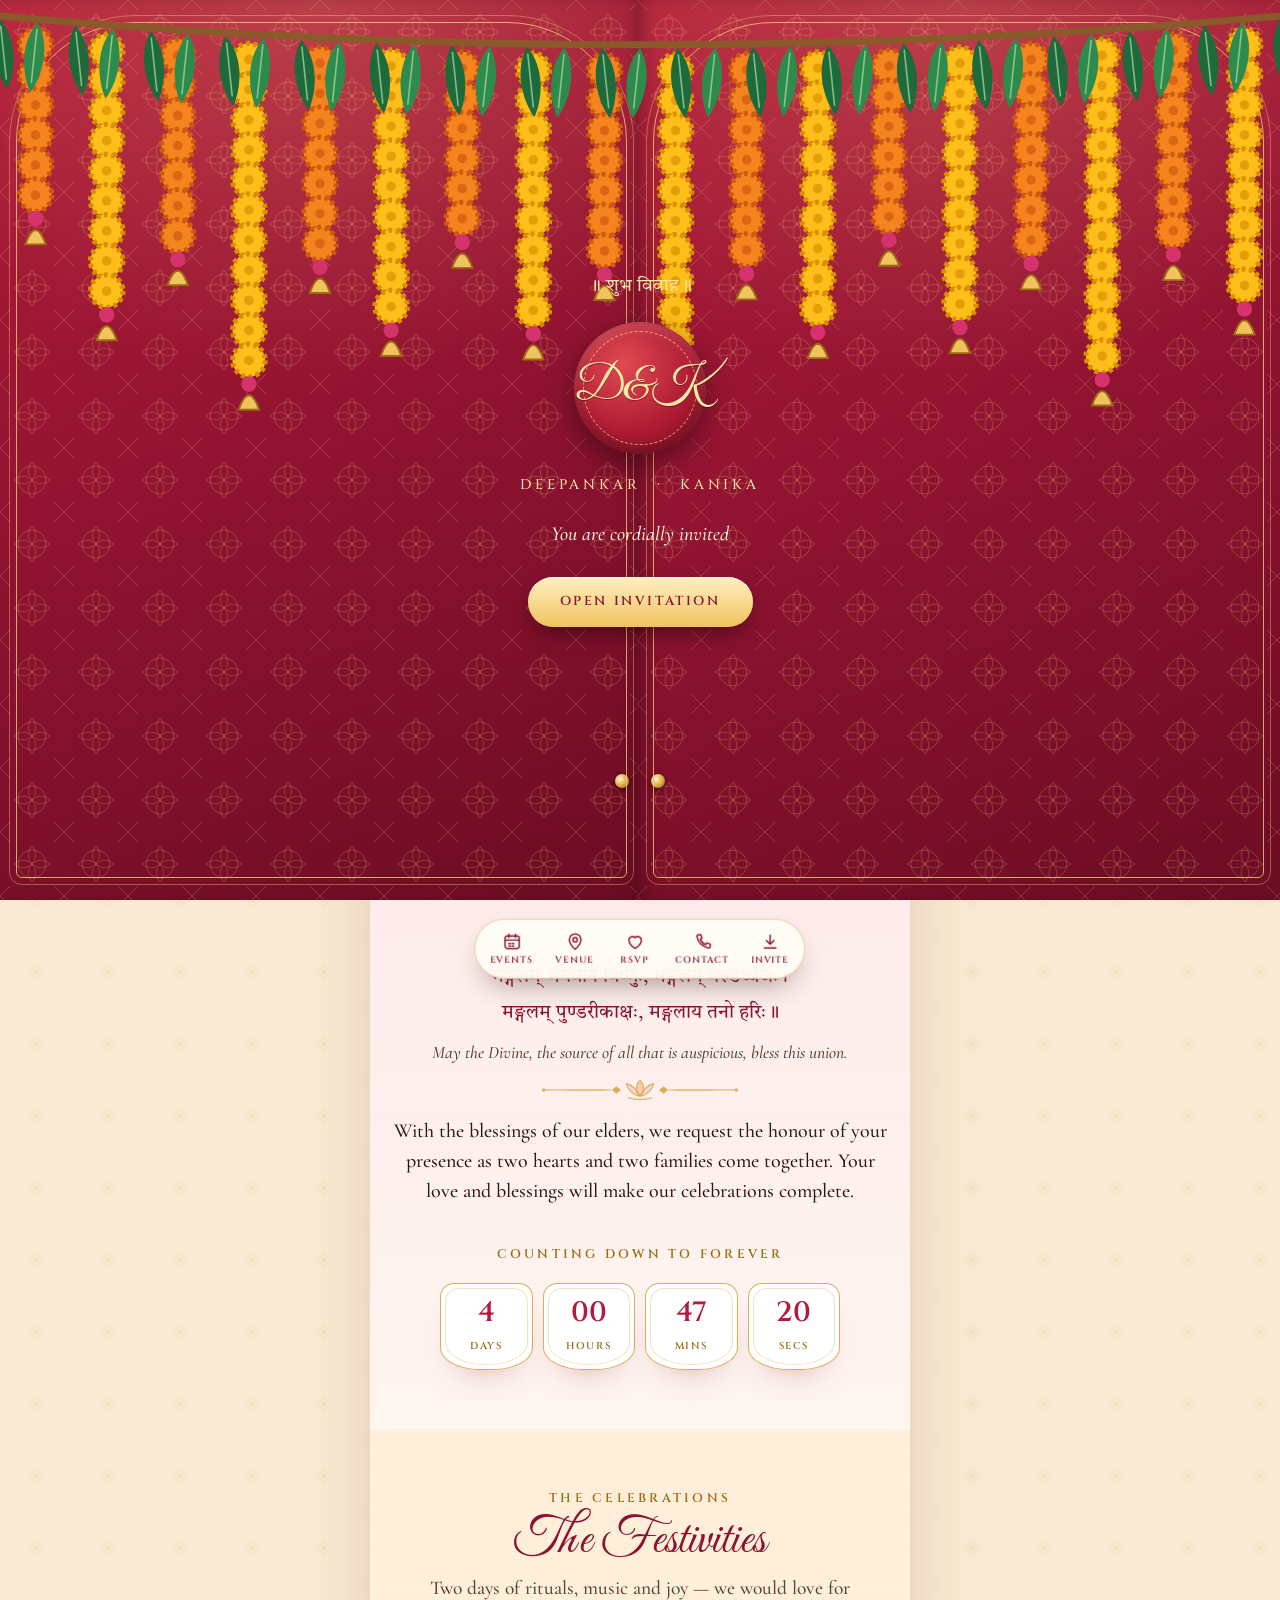
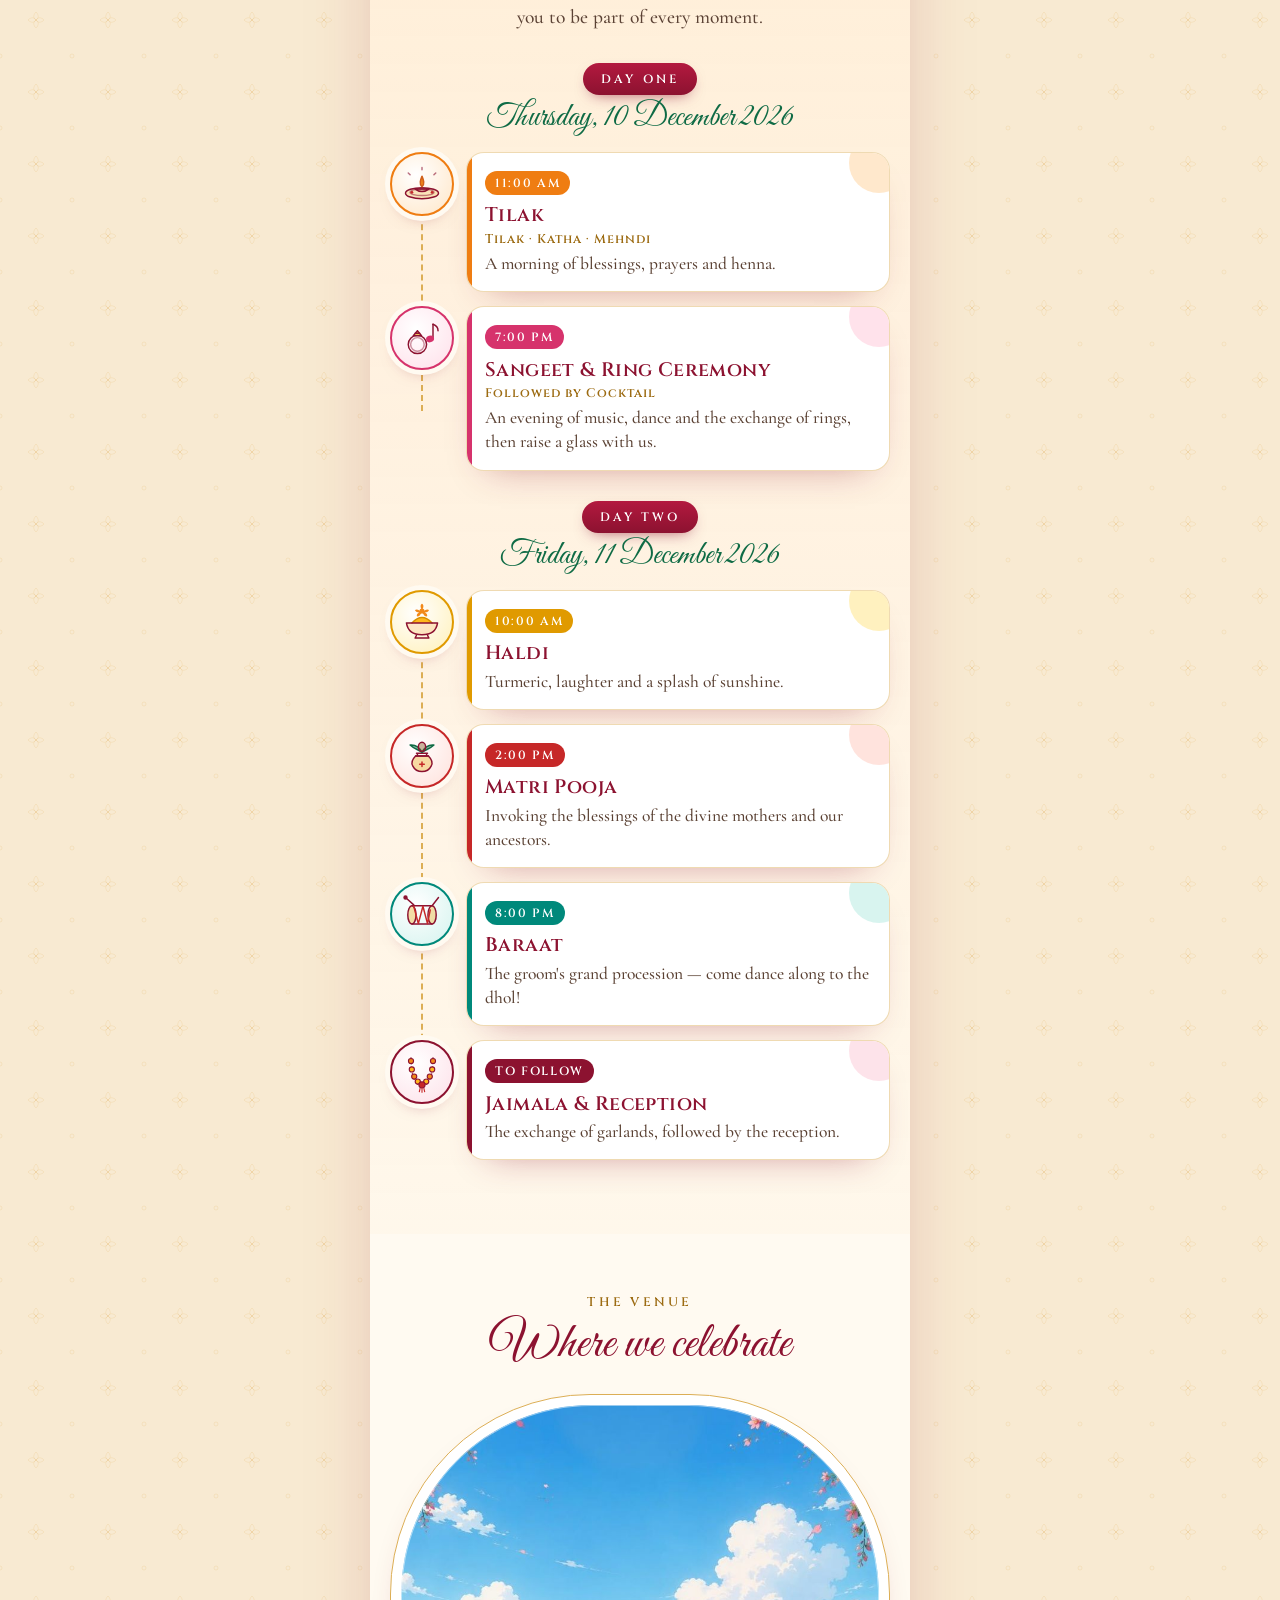
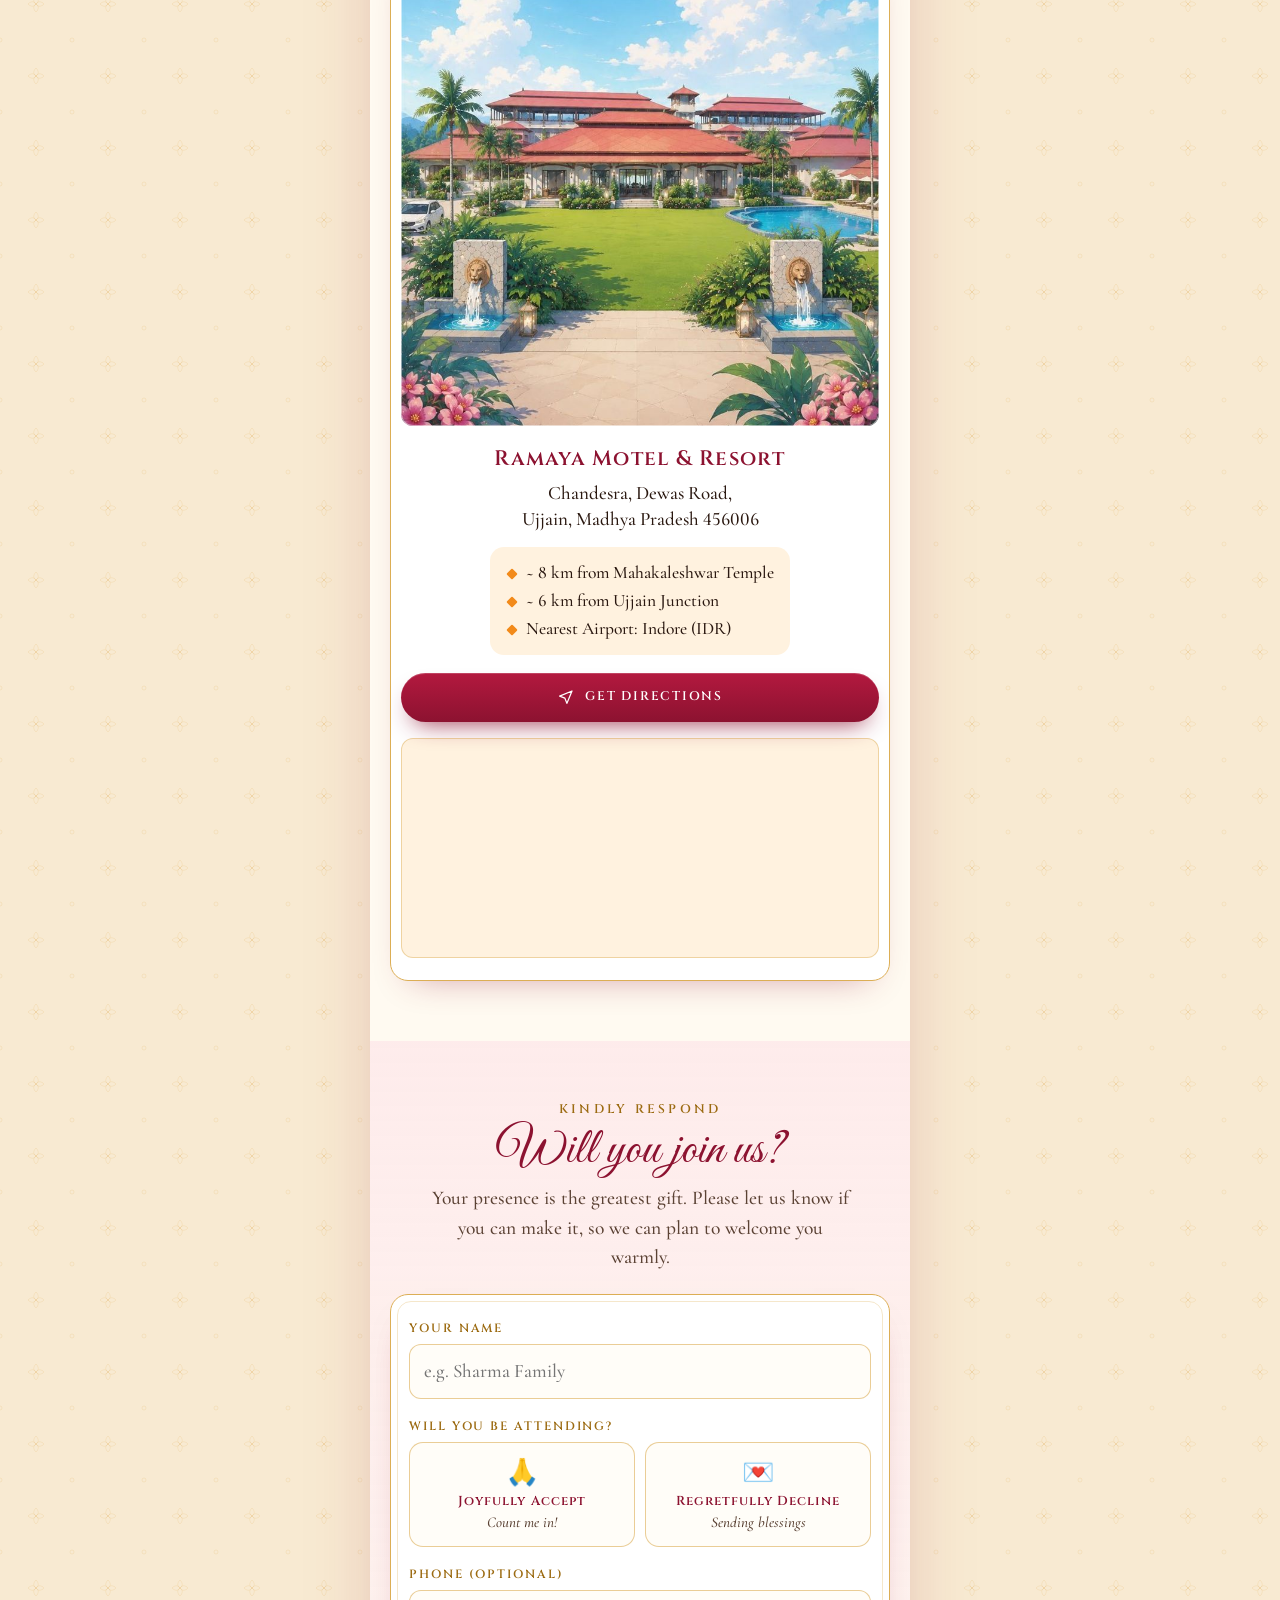
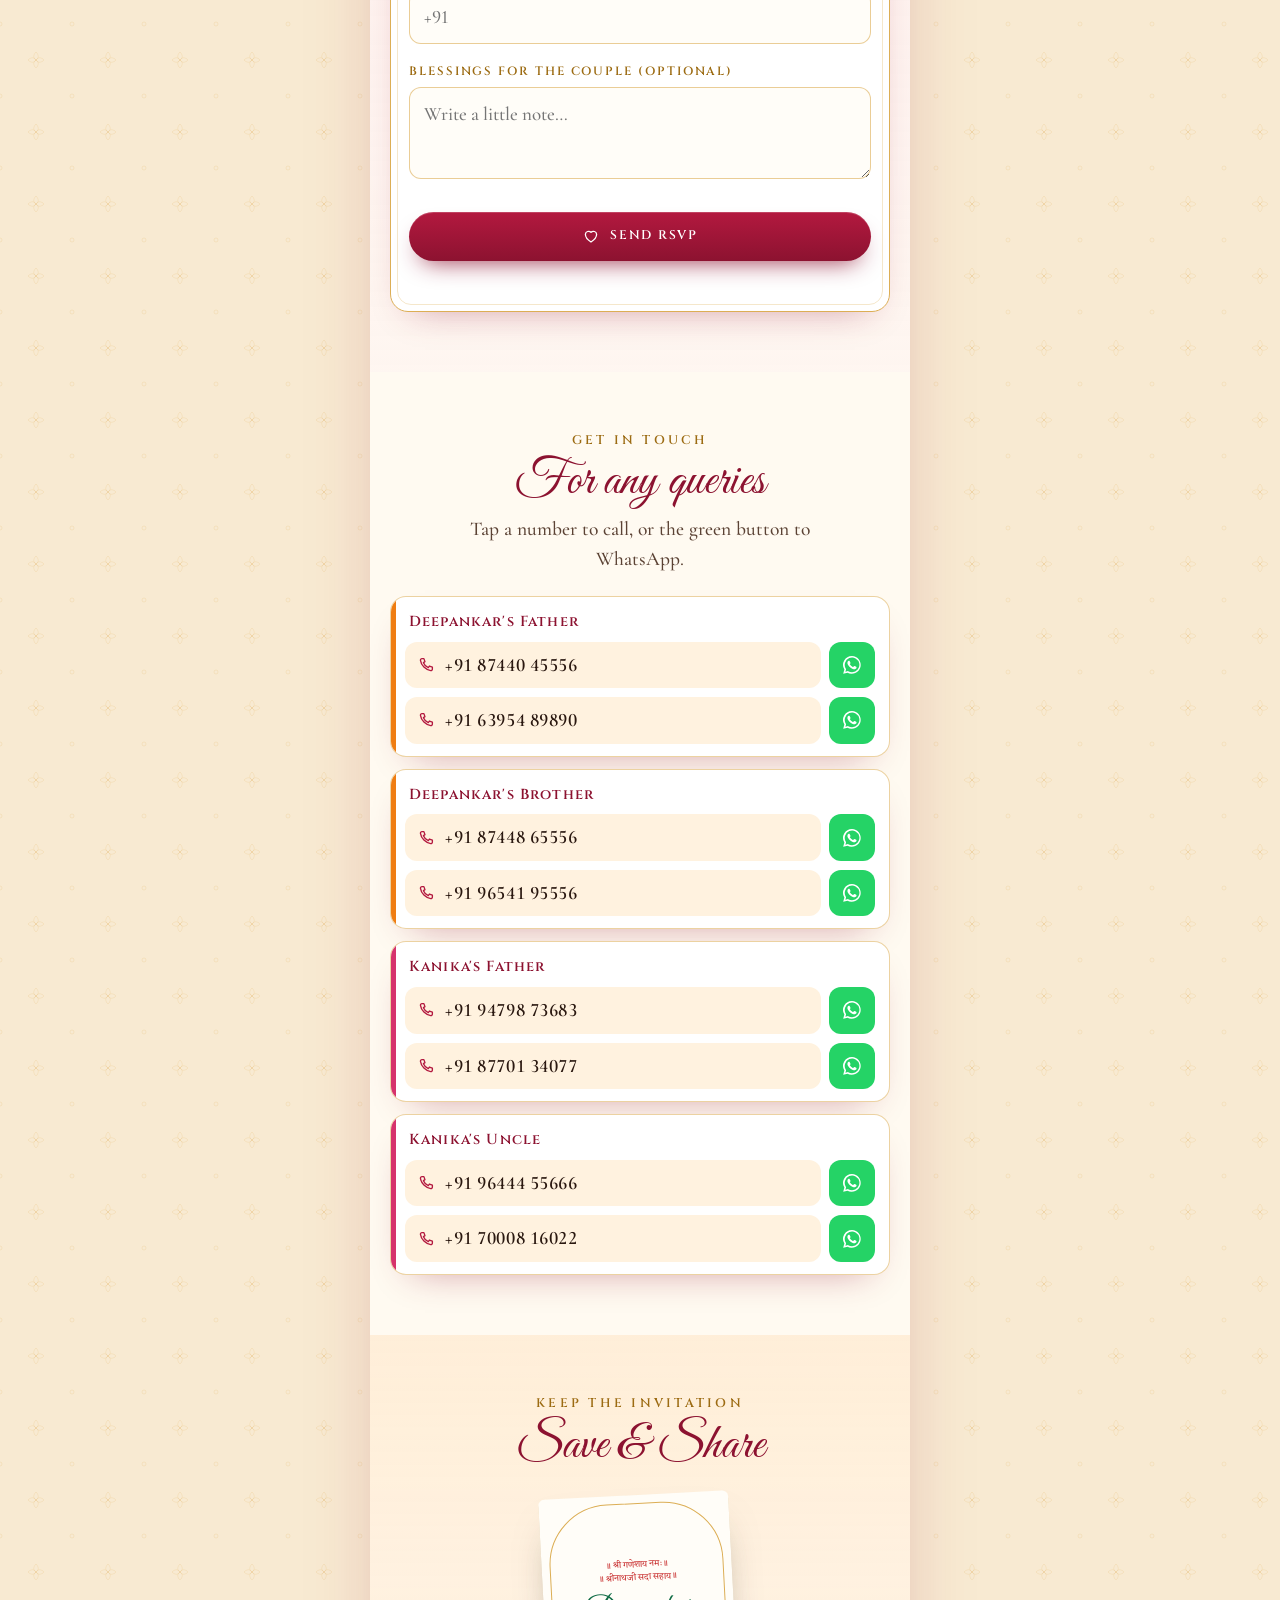
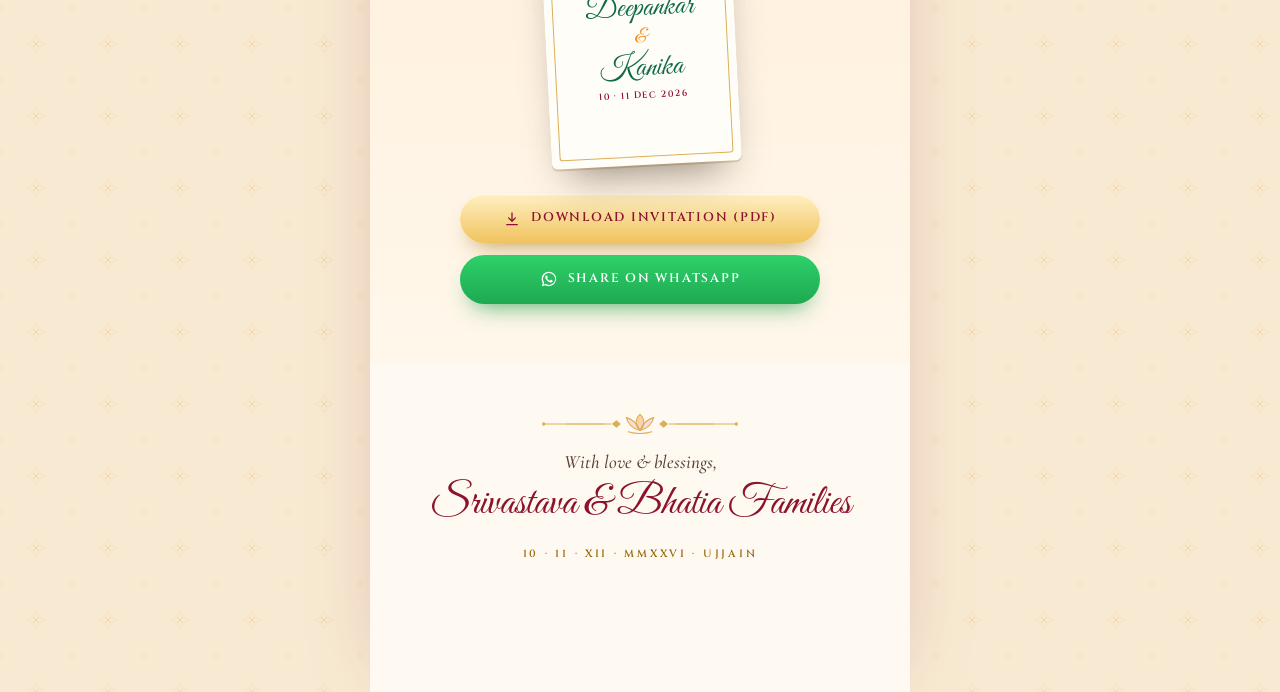
==== groom/index.html @ 410df33e "Add files via upload" ====
<!doctype html>
<html lang="en">
<head>
  <meta charset="utf-8" />
  <meta name="viewport" content="width=device-width, initial-scale=1, viewport-fit=cover" />
  <title>Deepankar &amp; Kanika · Wedding Invitation · 10–11 December 2026</title>
  <meta name="description" content="With joy in our hearts, we invite you to celebrate the wedding of Deepankar &amp; Kanika · 10–11 December 2026 · Ramaya Resort, Ujjain." />
  <meta name="theme-color" content="#8c1230" />

  <!-- Link preview (WhatsApp / iMessage / Telegram) -->
  <meta property="og:type" content="website" />
  <meta property="og:title" content="Deepankar &amp; Kanika · Wedding Invitation" />
  <meta property="og:description" content="10–11 December 2026 · Ramaya Resort, Ujjain. Tap to open your invitation &amp; RSVP." />
  <meta property="og:image" content="https://deepanks.github.io/kanika-deepankar/assets/og-groom.jpg" />
  <meta property="og:image:width" content="1200" />
  <meta property="og:image:height" content="630" />
  <meta property="og:url" content="https://deepanks.github.io/kanika-deepankar/groom/" />
  <meta name="twitter:card" content="summary_large_image" />

  <link rel="icon" href="data:image/svg+xml,%3Csvg xmlns='http://www.w3.org/2000/svg' viewBox='0 0 64 64'%3E%3Ccircle cx='32' cy='32' r='30' fill='%238c1230'/%3E%3Ccircle cx='32' cy='32' r='25' fill='none' stroke='%23f0c35e' stroke-dasharray='3 3'/%3E%3Ctext x='32' y='41' font-family='Georgia' font-size='24' text-anchor='middle' fill='%23ffe7a8'%3ED%26amp;K%3C/text%3E%3C/svg%3E" />
  <link rel="preconnect" href="https://fonts.googleapis.com" />
  <link rel="preconnect" href="https://fonts.gstatic.com" crossorigin />
  <link href="https://fonts.googleapis.com/css2?family=Cinzel:wght@400;500;600&family=Cormorant+Garamond:ital,wght@0,500;0,600;0,700;1,500;1,600&family=Great+Vibes&family=Tiro+Devanagari+Hindi&display=swap" rel="stylesheet" />
  <link rel="stylesheet" href="../styles.css?v=202610021902" />
  <noscript><style>.gate{display:none}.reveal{opacity:1;transform:none}body.locked{overflow:auto;height:auto}</style></noscript>
</head>
<body class="locked" data-side="groom">

<!-- ============ SVG SPRITE ============ -->
<svg width="0" height="0" style="position:absolute" aria-hidden="true">
  <defs>
    <symbol id="ornament" viewBox="0 0 220 26">
      <g fill="none" stroke="currentColor" stroke-width="1.2" stroke-linecap="round">
        <path d="M4 13H78M142 13H216" />
        <path d="M30 13H70M150 13H190" stroke-width="2.4" opacity=".35" />
        <path d="M80 13l4-3.4 4 3.4-4 3.4zM132 13l4-3.4 4 3.4-4 3.4z" fill="currentColor" />
        <path d="M110 2.5c5.5 5 5.5 12 0 17.5-5.5-5.5-5.5-12.5 0-17.5z" fill="#f28a1a" fill-opacity=".35" />
        <path d="M110 20c-8-1.6-13.6-7.6-15-14 6.4 1.6 12 6.6 15 14zM110 20c8-1.6 13.6-7.6 15-14-6.4 1.6-12 6.6-15 14z" fill="#d6336c" fill-opacity=".15" />
        <path d="M97 21.5q13 4 26 0" />
      </g>
      <circle cx="4" cy="13" r="1.8" fill="currentColor" /><circle cx="216" cy="13" r="1.8" fill="currentColor" />
    </symbol>

    <!-- event icons: 48x48 line art -->
    <symbol id="i-thali" viewBox="0 0 48 48"><g fill="none" stroke="currentColor" stroke-width="1.6" stroke-linecap="round" stroke-linejoin="round">
      <ellipse cx="24" cy="34" rx="18" ry="6" fill="#f0c35e" fill-opacity=".35" /><ellipse cx="24" cy="33" rx="13" ry="3.6" opacity=".5" />
      <path d="M16.5 29.5q7.5 5.5 15 0z" fill="currentColor" fill-opacity=".15" />
      <path d="M24 27c-3.4-3.4-1.6-7.6 0-11.5 1.6 3.9 3.4 8.1 0 11.5z" fill="#f28a1a" stroke="#d0601a" />
      <circle cx="13" cy="33" r="1.5" fill="#c62828" stroke="none" /><circle cx="35" cy="33" r="1.5" fill="#c62828" stroke="none" />
      <path d="M9 12l2 2M39 12l-2 2M24 6v2.5" opacity=".6" /></g></symbol>
    <symbol id="i-ring" viewBox="0 0 48 48"><g fill="none" stroke="currentColor" stroke-width="1.6" stroke-linecap="round" stroke-linejoin="round">
      <circle cx="19" cy="31" r="10" /><circle cx="19" cy="31" r="7.4" opacity=".45" />
      <path d="M14.5 21.5L19 16l4.5 5.5z" fill="#f0c35e" /><path d="M16.6 18.8h4.8" />
      <path d="M36 9v15.5" /><ellipse cx="32.8" cy="25" rx="3.6" ry="2.8" fill="#d6336c" stroke="#d6336c" transform="rotate(-20 32.8 25)" />
      <path d="M36 9c3 1 5.5 3 5.5 7" /></g></symbol>
    <symbol id="i-haldi" viewBox="0 0 48 48"><g fill="none" stroke="currentColor" stroke-width="1.6" stroke-linecap="round" stroke-linejoin="round">
      <path d="M13 25q11-12 22 0" fill="#ffb81c" stroke="#d99000" />
      <path d="M7 25h34q-2 13-17 13T7 25z" fill="#f28a1a" fill-opacity=".18" /><path d="M18 38.5l-1.5 3h15l-1.5-3" />
      <g transform="translate(24 12)" stroke="#f28a1a"><circle r="2" fill="#f28a1a" />
        <path d="M0-2.5C1.5-5.5 0-7 0-7s-1.5 1.5 0 4.5zM2.4.8c3.3.3 4.3-1.4 4.3-1.4s-2-.9-4.3 1.4zM-2.4.8c-3.3.3-4.3-1.4-4.3-1.4s2-.9 4.3 1.4zM1.5 2.2c1.5 3 3.4 3 3.4 3s.1-2.2-3.4-3zM-1.5 2.2c-1.5 3-3.4 3-3.4 3s-.1-2.2 3.4-3z" /></g></g></symbol>
    <symbol id="i-kalash" viewBox="0 0 48 48"><g fill="none" stroke="currentColor" stroke-width="1.6" stroke-linecap="round" stroke-linejoin="round">
      <path d="M17 24q-6 6-3 11 3 6 10 6t10-6q3-5-3-11z" fill="#f0c35e" fill-opacity=".55" />
      <path d="M17 24h14M19 24v-3h10v3M18 21h12" />
      <path d="M24 30.5l0 5M21.5 33h5" stroke="#c62828" />
      <path d="M24 20c-4-3-9-4-13-8 5-.5 10 2 13 8zM24 20c4-3 9-4 13-8-5-.5-10 2-13 8z" fill="#0f6b45" fill-opacity=".45" stroke="#0f6b45" />
      <ellipse cx="24" cy="14" rx="4" ry="5" fill="#8a5a2b" fill-opacity=".45" /></g></symbol>
    <symbol id="i-dhol" viewBox="0 0 48 48"><g fill="none" stroke="currentColor" stroke-width="1.6" stroke-linecap="round" stroke-linejoin="round">
      <path d="M13 15h22M13 35h22" /><ellipse cx="13" cy="25" rx="4.5" ry="10" fill="#f0c35e" fill-opacity=".55" /><ellipse cx="35" cy="25" rx="4.5" ry="10" fill="#f0c35e" fill-opacity=".55" />
      <path d="M15 15.5l5 19 5-19 5 19 3-15" stroke="#c62828" />
      <path d="M6 6l9 8M42 6l-7 9" /><circle cx="6" cy="6" r="1.6" fill="currentColor" /></g></symbol>
    <symbol id="i-garland" viewBox="0 0 48 48"><g stroke="currentColor" stroke-width="1.2">
      <path d="M12 8C12 30 17 39 24 39S36 30 36 8" fill="none" stroke-dasharray="1 2.4" />
      <g fill="#f28a1a"><circle cx="36" cy="12" r="2.8" /><circle cx="35.1" cy="21.2" r="2.8" fill="#ffb81c" /><circle cx="32.5" cy="29" r="2.8" /><circle cx="28.6" cy="34.4" r="2.8" fill="#ffb81c" />
      <circle cx="19.4" cy="34.4" r="2.8" fill="#ffb81c" /><circle cx="15.5" cy="29" r="2.8" /><circle cx="12.9" cy="21.2" r="2.8" fill="#ffb81c" /><circle cx="12" cy="12" r="2.8" /></g>
      <circle cx="24" cy="38" r="3.4" fill="#c62828" /><path d="M22 41.5l-1 4.5M24 41.5v5M26 41.5l1 4.5" fill="none" stroke="#c62828" /></g></symbol>

    <!-- UI icons -->
    <symbol id="u-cal" viewBox="0 0 24 24"><g fill="none" stroke="currentColor" stroke-width="1.7" stroke-linecap="round"><rect x="3.5" y="5" width="17" height="15" rx="2.5" /><path d="M3.5 10h17M8 3v4M16 3v4" /><path d="M8 14h2M12 14h2M8 17h2M12 17h2" /></g></symbol>
    <symbol id="u-pin" viewBox="0 0 24 24"><g fill="none" stroke="currentColor" stroke-width="1.7"><path d="M12 21s7-6.2 7-11.5A7 7 0 0 0 5 9.5C5 14.8 12 21 12 21z" /><circle cx="12" cy="9.5" r="2.6" /></g></symbol>
    <symbol id="u-heart" viewBox="0 0 24 24"><path fill="none" stroke="currentColor" stroke-width="1.7" stroke-linejoin="round" d="M12 20s-7.5-4.6-7.5-10.2A4.3 4.3 0 0 1 12 7.2a4.3 4.3 0 0 1 7.5 2.6C19.5 15.4 12 20 12 20z" /></symbol>
    <symbol id="u-down" viewBox="0 0 24 24"><g fill="none" stroke="currentColor" stroke-width="1.7" stroke-linecap="round" stroke-linejoin="round"><path d="M12 4v11M7.5 10.5L12 15l4.5-4.5M5 19.5h14" /></g></symbol>
    <symbol id="u-phone" viewBox="0 0 24 24"><path fill="none" stroke="currentColor" stroke-width="1.8" stroke-linejoin="round" d="M6.6 3.5h2.6l1.4 4-2 1.4a11 11 0 0 0 6.5 6.5l1.4-2 4 1.4v2.6a2 2 0 0 1-2.2 2A16.5 16.5 0 0 1 4.6 5.7a2 2 0 0 1 2-2.2z" /></symbol>
    <symbol id="u-wa" viewBox="0 0 24 24"><path fill="currentColor" d="M12 2.2a9.7 9.7 0 0 0-8.3 14.8L2.4 21.6l4.7-1.2A9.7 9.7 0 1 0 12 2.2zm0 17.7a8 8 0 0 1-4.1-1.1l-.3-.2-2.8.7.8-2.7-.2-.3A8 8 0 1 1 12 19.9zm4.4-6c-.2-.1-1.4-.7-1.7-.8-.2-.1-.4-.1-.5.1l-.8.9c-.1.2-.3.2-.5.1a6.6 6.6 0 0 1-3.3-2.9c-.2-.4.3-.4.7-1.3.1-.2 0-.3 0-.4l-.8-1.8c-.2-.5-.4-.4-.5-.4h-.5a.9.9 0 0 0-.6.3 2.7 2.7 0 0 0-.9 2c0 1.2.9 2.3 1 2.5.1.1 1.7 2.7 4.2 3.8 1.6.7 2.2.7 3 .6.5-.1 1.4-.6 1.6-1.2.2-.6.2-1 .1-1.2l-.5-.3z" /></symbol>
    <symbol id="u-nav" viewBox="0 0 24 24"><path fill="none" stroke="currentColor" stroke-width="1.7" stroke-linejoin="round" d="M20 4L3.5 10.8l7 2.7 2.7 7z" /></symbol>
    <symbol id="u-chev" viewBox="0 0 24 24"><path fill="none" stroke="currentColor" stroke-width="2.2" stroke-linecap="round" stroke-linejoin="round" d="M6 9l6 6 6-6" /></symbol>
  </defs>
</svg>

<!-- ============ OPENING GATE ============ -->
<div class="gate" id="gate" role="dialog" aria-label="Open the invitation">
  <div class="door left"><span class="knob"></span></div>
  <div class="door right"><span class="knob"></span></div>
  <div class="gate-toran" data-toran="gate"></div>
  <div class="gate-content">
    <p class="deva">॥ शुभ विवाह ॥</p>
    <div class="seal"><span>D&amp;K</span></div>
    <p class="gate-names">DEEPANKAR &nbsp;·&nbsp; KANIKA</p>
    <p class="gate-guest" id="guestLine"><em>You are cordially invited</em></p>
    <button class="open-btn" id="openBtn">Open Invitation</button>
  </div>
</div>

<div class="petals" id="petals" aria-hidden="true"></div>

<main>
  <!-- ============ HERO ============ -->
  <section class="hero" id="top">
    <div class="hero-toran" data-toran="hero"></div>
    <div class="arch reveal">
      <div class="arch-cap">
        <svg class="cap" viewBox="0 0 340 130" aria-hidden="true">
          <path d="M.8 131V104C.8 72 42 54 92 42 132 32 158 22 170 3 182 22 208 32 248 42 298 54 339.2 72 339.2 104V131z" fill="#fffdf8" stroke="#dcae55" stroke-width="1.6" vector-effect="non-scaling-stroke" />
          <path d="M11.9 131V108C11.9 82 50 66 96 55 134 46 158 38 170 21 182 38 206 46 244 55 290 66 328.1 82 328.1 108V131" fill="none" stroke="#dcae55" stroke-opacity=".7" stroke-width="1" vector-effect="non-scaling-stroke" />
          <path d="M150 30q20-9 40 0" fill="none" stroke="#f28a1a" stroke-opacity=".5" stroke-width="1" vector-effect="non-scaling-stroke" />
        </svg>
        <svg class="finial" viewBox="0 0 34 44" aria-hidden="true">
          <g fill="#f0c35e" stroke="#9c6b12" stroke-width="1"><path d="M17 1c2 4 2 6 0 8-2-2-2-4 0-8z" fill="#f28a1a" /><circle cx="17" cy="14" r="4" /><path d="M9 26q8-12 16 0z" /><path d="M6 30h22l-3 4H9z" /><path d="M11 34h12v10H11z" fill="#fff0c2" /></g>
        </svg>
        <div class="cap-text">
          <p>॥ श्री गणेशाय नमः ॥</p>
          <p>॥ श्रीनाथजी सदा सहाय ॥</p>
        </div>
      </div>
      <div class="arch-body">
        <p class="with">Together with our families</p>
        <p class="invite">we joyfully invite you to the wedding of</p>
        <h1 class="names">
          <div class="person"><span class="n">Deepankar</span><p class="lineage"><span>Son of Sangeeta Srivastava &amp; Amar Kumar Srivastava</span></p></div>
          <span class="amp">&amp;</span>
          <div class="person"><span class="n">Kanika</span><p class="lineage"><span>Granddaughter of Late&nbsp;Shri&nbsp;Shyam&nbsp;Sunder &amp; Late&nbsp;Raj&nbsp;Bhatia</span><span>Daughter of Harshana Bhatia &amp; Pankaj Bhatia</span></p></div>
        </h1>
        <svg class="divider" aria-hidden="true"><use href="#ornament" /></svg>
        <p class="hero-days">Thursday &amp; Friday</p>
        <p class="hero-date">10 <i>&amp;</i> 11 December 2026</p>
        <p class="hero-venue">Ramaya Resort · Ujjain</p>
      </div>
    </div>
    <a class="scroll-cue" id="scrollCue" href="#blessing" aria-label="Scroll down to see more">
      Scroll to explore
      <span class="ring"><svg><use href="#u-chev" /></svg></span>
    </a>
  </section>

  <!-- ============ BLESSING + COUNTDOWN ============ -->
  <section class="blessing tint-rose" id="blessing">
    <div class="reveal">
      <p class="shloka">मङ्गलम् भगवान विष्णुः, मङ्गलम् गरुडध्वजः।<br />मङ्गलम् पुण्डरीकाक्षः, मङ्गलाय तनो हरिः॥</p>
      <p class="shloka-tr">May the Divine, the source of all that is auspicious, bless this union.</p>
      <svg class="divider" aria-hidden="true"><use href="#ornament" /></svg>
      <p class="body">With the blessings of our elders, we request the honour of your presence as two hearts and two families come together. Your love and blessings will make our celebrations complete.</p>
    </div>
    <div class="reveal" style="margin-top:40px">
      <p class="eyebrow">Counting down to forever</p>
      <div class="countdown" id="countdown" aria-live="polite">
        <div class="tile"><b data-cd="d">--</b><span>Days</span></div>
        <div class="tile"><b data-cd="h">--</b><span>Hours</span></div>
        <div class="tile"><b data-cd="m">--</b><span>Mins</span></div>
        <div class="tile"><b data-cd="s">--</b><span>Secs</span></div>
      </div>
    </div>
  </section>

  <!-- ============ EVENTS ============ -->
  <section id="events" class="tint-peach">
    <div class="reveal">
      <p class="eyebrow">The Celebrations</p>
      <h2 class="title">The Festivities</h2>
      <p class="lead">Two days of rituals, music and joy — we would love for you to be part of every moment.</p>
    </div>
    <div id="eventDays"></div>
  </section>

  <!-- ============ VENUE ============ -->
  <section id="venue">
    <div class="reveal">
      <p class="eyebrow">The Venue</p>
      <h2 class="title">Where we celebrate</h2>
    </div>
    <div class="venue-card reveal">
      <div class="venue-img"><img src="../assets/resort.jpg" alt="Illustration of Ramaya Resort, Ujjain" loading="lazy" width="800" height="1106" /></div>
      <p class="venue-name">Ramaya Motel &amp; Resort</p>
      <p class="venue-addr">Chandesra, Dewas Road,<br />Ujjain, Madhya Pradesh 456006</p>
      <ul class="landmarks">
        <li>~ 8 km from Mahakaleshwar Temple</li>
        <li>~ 6 km from Ujjain Junction</li>
        <li>Nearest Airport: Indore (IDR)</li>
      </ul>
      <div class="btn-row">
        <a class="btn btn-primary" id="mapsBtn" target="_blank" rel="noopener"><svg><use href="#u-nav" /></svg> Get Directions</a>
      </div>
      <div class="map" id="map"></div>
    </div>
  </section>

  <!-- ============ RSVP ============ -->
  <section id="rsvp" class="tint-rose">
    <div class="reveal">
      <p class="eyebrow">Kindly Respond</p>
      <h2 class="title">Will you join us?</h2>
      <p class="lead">Your presence is the greatest gift. Please let us know if you can make it, so we can plan to welcome you warmly.</p>
    </div>

    <div class="rsvp-card reveal" id="rsvpCard">
      <form id="rsvpForm" name="rsvp" novalidate>
        <p class="hp"><label>Company <input name="company" tabindex="-1" autocomplete="off" /></label></p>
        <input type="hidden" name="attending" id="attendingInput" />
        <input type="hidden" name="guests" id="guestsInput" value="1" />

        <div class="field">
          <label for="name">Your name</label>
          <input type="text" id="name" name="name" autocomplete="name" placeholder="e.g. Sharma Family" required />
        </div>

        <div class="field">
          <span class="label">Will you be attending?</span>
          <div class="choice" role="group" aria-label="Attendance">
            <button type="button" class="yes" data-attend="yes" aria-pressed="false"><span class="em">🙏</span><b>Joyfully Accept</b><small>Count me in!</small></button>
            <button type="button" class="no" data-attend="no" aria-pressed="false"><span class="em">💌</span><b>Regretfully Decline</b><small>Sending blessings</small></button>
          </div>
        </div>

        <div class="when-yes">
          <div class="field">
            <span class="label">Number of guests</span>
            <div class="stepper">
              <button type="button" data-step="-1" aria-label="Fewer guests">−</button>
              <output id="guestCount">1</output>
              <button type="button" data-step="1" aria-label="More guests">+</button>
            </div>
          </div>
          <div class="field">
            <span class="label">Which days will you join?</span>
            <div class="days">
              <label class="check"><input type="checkbox" name="day1" value="yes" checked /><span>Thursday, 10 December<small>Tilak · Sangeet &amp; Ring Ceremony · Cocktail</small></span></label>
              <label class="check"><input type="checkbox" name="day2" value="yes" checked /><span>Friday, 11 December<small>Haldi · Matri Pooja · Baraat · Reception</small></span></label>
            </div>
          </div>
        </div>

        <div class="field">
          <label for="phone">Phone (optional)</label>
          <input type="tel" id="phone" name="phone" autocomplete="tel" inputmode="tel" placeholder="+91" />
        </div>

        <div class="field">
          <label for="message">Blessings for the couple (optional)</label>
          <textarea id="message" name="message" placeholder="Write a little note…"></textarea>
        </div>

        <button type="submit" class="btn btn-primary" id="rsvpSubmit"><svg><use href="#u-heart" /></svg> Send RSVP</button>
        <p class="form-error" id="formError" aria-live="assertive"></p>
      </form>

      <div class="thanks" id="thanks">
        <svg class="divider" aria-hidden="true"><use href="#ornament" /></svg>
        <p class="big" id="thanksTitle">Thank you!</p>
        <p id="thanksMsg">We can't wait to celebrate with you.</p>
        <button type="button" class="link" id="editRsvp">Change my response</button>
      </div>
    </div>
  </section>

  <!-- ============ CONTACTS ============ -->
  <section id="contact">
    <div class="reveal">
      <p class="eyebrow">Get in Touch</p>
      <h2 class="title">For any queries</h2>
      <p class="lead">Tap a number to call, or the green button to WhatsApp.</p>
    </div>
    <div class="contacts" id="contacts"></div>
  </section>

  <!-- ============ KEEPSAKE ============ -->
  <section class="keepsake tint-peach" id="keepsake">
    <div class="reveal">
      <p class="eyebrow">Keep the Invitation</p>
      <h2 class="title">Save &amp; Share</h2>
      <div class="preview" aria-hidden="true">
        <div>
          <p class="p-t">॥ श्री गणेशाय नमः ॥<br />॥ श्रीनाथजी सदा सहाय ॥</p>
          <p class="p-n">Deepankar</p><p class="p-a">&amp;</p><p class="p-n">Kanika</p>
          <p class="p-d">10 · 11 DEC 2026</p>
        </div>
      </div>
    </div>
    <div class="btn-row reveal" style="max-width:360px;margin:30px auto 0">
      <a class="btn btn-gold" href="../assets/Deepankar-Kanika-Wedding-Invitation.pdf" download><svg><use href="#u-down" /></svg> Download Invitation (PDF)</a>
      <a class="btn btn-wa" id="shareWa" target="_blank" rel="noopener"><svg><use href="#u-wa" /></svg> Share on WhatsApp</a>
    </div>
  </section>

  <footer>
    <svg class="divider" aria-hidden="true"><use href="#ornament" /></svg>
    <p class="with">With love &amp; blessings,</p>
    <p class="fam">Srivastava &amp; Bhatia Families</p>
    <p class="tiny">10 · 11 · XII · MMXXVI · Ujjain</p>
  </footer>
</main>

<nav class="dock" id="dock" aria-label="Quick links">
  <a href="#events" data-nav="events"><svg><use href="#u-cal" /></svg>Events</a>
  <a href="#venue" data-nav="venue"><svg><use href="#u-pin" /></svg>Venue</a>
  <a href="#rsvp" data-nav="rsvp"><svg><use href="#u-heart" /></svg>RSVP</a>
  <a href="#contact" data-nav="contact"><svg><use href="#u-phone" /></svg>Contact</a>
  <a href="#keepsake" data-nav="keepsake"><svg><use href="#u-down" /></svg>Invite</a>
</nav>

<script src="../app.js?v=202610021902"></script>
</body>
</html>
---- styles.css ----
/* ============================================================
   Kanika & Deepankar — Wedding Invitation
   Palette: bright ivory · ruby · marigold · rani pink · emerald · gold
   ============================================================ */
:root {
  --ivory: #fffaf1;
  --paper: #fff2df;
  --blush: #fdeef0;
  --cream: #fffdf8;
  --maroon: #8c1230;
  --maroon-2: #b3193f;
  --rani: #d6336c;
  --sindoor: #c62828;
  --marigold: #f28a1a;
  --saffron: #ffb81c;
  --gold: #9c6b12;      /* text-safe gold */
  --gold-2: #dcae55;    /* lines */
  --gold-3: #f8e2a8;
  --leaf: #0f6b45;
  --ink: #2a1810;
  --muted: #5b4234;

  --f-script: "Great Vibes", "Pinyon Script", cursive;
  --f-display: "Cinzel", "Trajan Pro", serif;
  --f-serif: "Cormorant Garamond", Georgia, serif;
  --f-deva: "Tiro Devanagari Hindi", "Noto Serif Devanagari", serif;

  --radius: 18px;
  --shadow: 0 16px 36px -22px rgba(140, 18, 48, .45);
}

* { box-sizing: border-box; margin: 0; padding: 0; }
html { scroll-behavior: smooth; -webkit-text-size-adjust: 100%; scroll-padding-top: 8px; }
body {
  font-family: var(--f-serif);
  font-weight: 500;
  color: var(--ink);
  background-color: var(--ivory);
  background-image: url("data:image/svg+xml,%3Csvg xmlns='http://www.w3.org/2000/svg' width='72' height='72' viewBox='0 0 72 72'%3E%3Cg fill='none' stroke='%23d99a2b' stroke-opacity='.16' stroke-width='.8'%3E%3Cpath d='M36 28c3 3 3 6 0 8-3-2-3-5 0-8zM36 44c3-3 3-6 0-8-3 2-3 5 0 8zM28 36c3-3 6-3 8 0-2 3-5 3-8 0zM44 36c-3-3-6-3-8 0 2 3 5 3 8 0z'/%3E%3Ccircle cx='0' cy='0' r='2'/%3E%3Ccircle cx='72' cy='0' r='2'/%3E%3Ccircle cx='0' cy='72' r='2'/%3E%3Ccircle cx='72' cy='72' r='2'/%3E%3C/g%3E%3C/svg%3E");
  font-size: 19px;
  line-height: 1.5;
  overflow-x: hidden;
  font-variant-numeric: lining-nums;
  -webkit-font-smoothing: antialiased;
}
body.locked { overflow: hidden; height: 100svh; }
img { max-width: 100%; display: block; }
a { color: inherit; }
button { font: inherit; color: inherit; background: none; border: 0; cursor: pointer; }

main { max-width: 540px; margin: 0 auto; position: relative; overflow: hidden; }

/* ---------------- GATE (opening doors) ---------------- */
.gate { position: fixed; inset: 0; z-index: 100; perspective: 1600px; display: grid; place-items: center; transition: visibility 0s linear 1.6s; }
.gate.open { visibility: hidden; pointer-events: none; }
.door {
  position: absolute; top: 0; bottom: 0; width: 50.2%;
  background:
    radial-gradient(120% 70% at 50% 0%, rgba(255, 214, 150, .2), transparent 60%),
    linear-gradient(160deg, #b51d3a, #8c1230 55%, #6d0c24);
  transition: transform 1.5s cubic-bezier(.7, 0, .25, 1), filter 1.5s;
  overflow: hidden; will-change: transform;
}
.door::before {
  content: ""; position: absolute; inset: 0;
  background-image: url("data:image/svg+xml,%3Csvg xmlns='http://www.w3.org/2000/svg' width='64' height='64' viewBox='0 0 64 64'%3E%3Cg fill='none' stroke='%23f3cf7a' stroke-opacity='.26' stroke-width='.9'%3E%3Ccircle cx='32' cy='32' r='14'/%3E%3Cpath d='M32 14c5 6 5 12 0 18-5-6-5-12 0-18zM32 50c5-6 5-12 0-18-5 6-5 12 0 18zM14 32c6-5 12-5 18 0-6 5-12 5-18 0zM50 32c-6-5-12-5-18 0 6 5 12 5 18 0z'/%3E%3Cpath d='M0 0l10 10M64 0L54 10M0 64l10-10M64 64L54 54'/%3E%3C/g%3E%3C/svg%3E");
}
.door::after {
  content: ""; position: absolute; inset: 22px 16px;
  border: 1.5px solid rgba(243, 207, 122, .8);
  outline: 1px solid rgba(243, 207, 122, .4); outline-offset: 6px;
  border-radius: 120px 120px 6px 6px;
}
.door.left { left: 0; transform-origin: left center; box-shadow: inset -10px 0 24px -12px rgba(0, 0, 0, .5); }
.door.right { right: 0; transform-origin: right center; box-shadow: inset 10px 0 24px -12px rgba(0, 0, 0, .5); }
.door .knob { position: absolute; top: 86%; width: 14px; height: 14px; border-radius: 50%; background: radial-gradient(circle at 35% 35%, #fff3c7, #d9a93f 55%, #7c5a17); box-shadow: 0 2px 6px rgba(0, 0, 0, .5); }
.door.left .knob { right: 14px; } .door.right .knob { left: 14px; }
.gate.open .door.left { transform: rotateY(-105deg); filter: brightness(.7); }
.gate.open .door.right { transform: rotateY(105deg); filter: brightness(.7); }
.gate-toran { position: absolute; top: 0; left: 0; right: 0; z-index: 3; transition: opacity .6s; }
.gate.open .gate-toran { opacity: 0; }
.gate-content { position: relative; z-index: 4; text-align: center; color: var(--gold-3); padding: 0 28px; transition: opacity .5s, transform .6s; display: flex; flex-direction: column; align-items: center; }
.gate.open .gate-content { opacity: 0; transform: scale(.9); }
.gate-content .deva { font-family: var(--f-deva); font-size: 18px; color: #fbe3a6; }
.gate-guest { margin-top: 24px; font-style: italic; font-size: 20px; color: #fff1d6; min-height: 1.5em; }
.gate-guest strong { font-style: normal; font-family: var(--f-display); font-weight: 600; letter-spacing: .06em; font-size: 19px; display: block; color: #ffe7a8; }
.seal {
  margin: 22px auto 10px; width: 132px; height: 132px; border-radius: 50%; display: grid; place-items: center; position: relative;
  background: radial-gradient(circle at 38% 32%, #e04a52, #b01c34 55%, #7a0e22);
  box-shadow: 0 10px 30px rgba(0, 0, 0, .4), inset 0 -6px 14px rgba(0, 0, 0, .3), inset 0 6px 12px rgba(255, 255, 255, .15);
}
.seal::before { content: ""; position: absolute; inset: 9px; border-radius: 50%; border: 1.5px dashed rgba(255, 231, 168, .65); }
.seal span { font-family: var(--f-script); font-size: 46px; color: #ffe7a8; line-height: 1; text-shadow: 0 1px 0 rgba(0, 0, 0, .35); }
.gate-names { font-family: var(--f-display); font-weight: 500; letter-spacing: .28em; font-size: 14px; margin-top: 10px; color: #fbe3a6; }
.open-btn {
  margin-top: 28px; padding: 15px 32px; border-radius: 999px;
  font-family: var(--f-display); font-weight: 600; letter-spacing: .2em; font-size: 13px; text-transform: uppercase;
  color: var(--maroon); background: linear-gradient(180deg, #fff0c2, #f0c35e);
  box-shadow: 0 10px 24px -8px rgba(0, 0, 0, .55), inset 0 1px 0 rgba(255, 255, 255, .7);
  animation: pulse 2.4s ease-in-out infinite;
}
@keyframes pulse { 0%, 100% { box-shadow: 0 10px 24px -8px rgba(0, 0, 0, .55), 0 0 0 0 rgba(255, 231, 168, .5); } 50% { box-shadow: 0 10px 24px -8px rgba(0, 0, 0, .55), 0 0 0 14px rgba(255, 231, 168, 0); } }

/* ---------------- TORAN ---------------- */
.toran { display: block; width: 100%; height: auto; pointer-events: none; }
.toran .strand { transform-box: fill-box; transform-origin: 50% 0%; animation: sway 4.5s ease-in-out infinite; }
@keyframes sway { 0%, 100% { transform: rotate(-2.2deg); } 50% { transform: rotate(2.2deg); } }

/* ---------------- SECTIONS ---------------- */
section { position: relative; padding: 60px 20px; text-align: center; }
.tint-peach { background: linear-gradient(180deg, rgba(255, 228, 196, .55), rgba(255, 242, 223, .35)); }
.tint-rose { background: linear-gradient(180deg, rgba(253, 226, 232, .6), rgba(253, 238, 240, .35)); }
.eyebrow { font-family: var(--f-display); font-weight: 600; font-size: 12.5px; letter-spacing: .26em; text-transform: uppercase; color: var(--gold); }
.title { font-family: var(--f-script); font-size: 50px; line-height: 1.1; color: var(--maroon); margin: 4px 0 6px; font-weight: 400; }
.lead { font-size: 19.5px; color: var(--muted); max-width: 420px; margin: 0 auto; }
.divider { width: 200px; height: 24px; margin: 12px auto; color: var(--gold-2); display: block; }

/* ---------------- HERO ---------------- */
.hero { padding: 0 0 10px; min-height: 100svh; display: flex; flex-direction: column; }
.hero-toran { position: relative; z-index: 2; }
.arch { position: relative; margin: -52px 14px 0; flex: 1; display: flex; flex-direction: column; filter: drop-shadow(0 18px 26px rgba(140, 18, 48, .14)); }
.arch-cap { position: relative; margin-bottom: -1px; }
.arch-cap > svg.cap { display: block; width: 100%; height: auto; }
.finial { position: absolute; z-index: 1; left: 50%; top: -30px; transform: translateX(-50%); width: 30px; height: 40px; }
.cap-text { position: absolute; left: 0; right: 0; bottom: 6%; text-align: center; font-family: var(--f-deva); color: var(--sindoor); line-height: 1.55; font-size: clamp(14px, 2.25svh, 17px); }
.cap-text p + p { color: var(--maroon); }
.arch-body {
  position: relative; flex: 1; display: flex; flex-direction: column; align-items: center; justify-content: center;
  padding: clamp(4px, 1svh, 12px) 26px clamp(18px, 3svh, 30px);
  background: var(--cream);
  border: 1.6px solid var(--gold-2); border-top: 0; border-radius: 0 0 6px 6px;
}
.arch-body::before { content: ""; position: absolute; left: 3.5%; right: 3.5%; top: 0; bottom: 9px; border: 1px solid rgba(220, 174, 85, .7); border-top: 0; pointer-events: none; }
.arch-body > * { position: relative; }
.arch .with { font-family: var(--f-display); font-weight: 600; font-size: clamp(10.5px, 1.6svh, 12.5px); letter-spacing: .2em; text-transform: uppercase; color: var(--gold); }
.arch .invite { font-style: italic; font-size: clamp(16px, 2.5svh, 19px); color: var(--muted); margin-top: 2px; line-height: 1.3; }
.names { margin: clamp(6px, 1.4svh, 14px) 0 0; font-weight: 400; }
.person .n { display: block; font-family: var(--f-script); font-size: clamp(44px, 7svh, 66px); line-height: 1; color: var(--leaf); font-weight: 400; }
.lineage { font-family: var(--f-serif); font-weight: 600; font-size: clamp(13.5px, 2.05svh, 16px); line-height: 1.26; color: var(--muted); margin-top: 2px; text-wrap: balance; }
.lineage span { display: block; }
.names .amp { display: block; font-family: var(--f-script); font-size: clamp(32px, 4.8svh, 42px); color: var(--marigold); line-height: 1; margin: clamp(2px, .8svh, 8px) 0 clamp(0px, .3svh, 4px); }
.arch .divider { margin: clamp(6px, 1.4svh, 14px) auto clamp(4px, 1svh, 10px); width: 180px; height: 20px; }
.hero-days { font-size: clamp(15px, 2.2svh, 17px); font-style: italic; color: var(--muted); line-height: 1.2; }
.hero-date { font-family: var(--f-display); font-weight: 600; color: var(--maroon); font-size: clamp(17px, 2.8svh, 22px); letter-spacing: .1em; line-height: 1.3; }
.hero-date i { font-style: normal; color: var(--marigold); }
.hero-venue { margin-top: 4px; font-family: var(--f-display); font-weight: 500; font-size: clamp(11.5px, 1.75svh, 13.5px); letter-spacing: .2em; text-transform: uppercase; color: var(--ink); }

.scroll-cue { display: flex; flex-direction: column; align-items: center; gap: 5px; margin: clamp(8px, 1.6svh, 16px) auto 0; text-decoration: none; color: var(--maroon); font-family: var(--f-display); font-weight: 600; font-size: 11.5px; letter-spacing: .22em; text-transform: uppercase; transition: opacity .4s; -webkit-tap-highlight-color: transparent; }
.scroll-cue .ring { width: 42px; height: 42px; border-radius: 50%; display: grid; place-items: center; color: #fff; background: linear-gradient(180deg, var(--maroon-2), var(--maroon)); box-shadow: 0 8px 18px -6px rgba(140, 18, 48, .7); animation: ring 2s ease-out infinite; }
.scroll-cue .ring svg { width: 22px; height: 22px; animation: bob 1.4s ease-in-out infinite; }
.scroll-cue.gone { opacity: 0; pointer-events: none; }
@keyframes bob { 0%, 100% { transform: translateY(-2px); } 50% { transform: translateY(4px); } }
@keyframes ring { 0% { box-shadow: 0 8px 18px -6px rgba(140, 18, 48, .7), 0 0 0 0 rgba(179, 25, 63, .45); } 80%, 100% { box-shadow: 0 8px 18px -6px rgba(140, 18, 48, .7), 0 0 0 16px rgba(179, 25, 63, 0); } }

/* ---------------- BLESSING ---------------- */
.shloka { font-family: var(--f-deva); font-size: 19px; line-height: 1.9; color: var(--maroon); }
.shloka-tr { font-style: italic; color: var(--muted); font-size: 17.5px; margin-top: 8px; }
.blessing p.body { margin-top: 14px; font-size: 20px; color: var(--ink); }

/* ---------------- COUNTDOWN ---------------- */
.countdown { display: grid; grid-template-columns: repeat(4, 1fr); gap: 10px; margin: 18px auto 0; max-width: 400px; }
.tile { background: #fff; border: 1.5px solid var(--gold-2); border-radius: 14px 14px 40px 40px / 14px 14px 22px 22px; padding: 14px 4px 12px; box-shadow: var(--shadow); position: relative; }
.tile::before { content: ""; position: absolute; inset: 4px; border: 1px solid rgba(220, 174, 85, .35); border-radius: inherit; }
.tile b { display: block; font-family: var(--f-display); font-weight: 600; font-size: 28px; color: var(--maroon-2); line-height: 1.1; font-variant-numeric: tabular-nums; }
.tile span { font-family: var(--f-display); font-weight: 600; font-size: 10px; letter-spacing: .16em; color: var(--gold); text-transform: uppercase; }

/* ---------------- EVENTS ---------------- */
.day { margin-top: 30px; }
.day-head { display: inline-flex; flex-direction: column; align-items: center; margin-bottom: 16px; }
.day-pill { font-family: var(--f-display); font-weight: 600; font-size: 12px; letter-spacing: .26em; text-transform: uppercase; color: #fff; background: linear-gradient(180deg, var(--maroon-2), var(--maroon)); padding: 7px 18px; border-radius: 999px; box-shadow: 0 6px 16px -8px rgba(140, 18, 48, .8); }
.day-date { font-family: var(--f-script); font-size: 32px; color: var(--leaf); margin-top: 6px; line-height: 1.1; }
.timeline { position: relative; text-align: left; }
.timeline::before { content: ""; position: absolute; left: 31px; top: 12px; bottom: 60px; border-left: 2px dashed var(--gold-2); }
.event { position: relative; display: grid; grid-template-columns: 64px 1fr; gap: 12px; align-items: start; margin-bottom: 14px; }
.event .icon { width: 64px; height: 64px; border-radius: 50%; display: grid; place-items: center; position: relative; z-index: 1; background: radial-gradient(circle at 40% 35%, #fff, var(--tint, #fff1d6)); border: 2px solid var(--accent, var(--gold-2)); color: var(--maroon); box-shadow: 0 0 0 5px var(--ivory), 0 8px 18px -10px rgba(140, 18, 48, .6); }
.event .icon svg { width: 44px; height: 44px; }
.event .card { background: #fff; border: 1px solid rgba(220, 174, 85, .45); border-radius: var(--radius); padding: 14px 16px 15px 18px; box-shadow: var(--shadow); position: relative; overflow: hidden; }
.event .card::before { content: ""; position: absolute; left: 0; top: 0; bottom: 0; width: 5px; background: var(--accent, var(--marigold)); }
.event .card::after { content: ""; position: absolute; right: -20px; top: -20px; width: 60px; height: 60px; border-radius: 50%; background: var(--tint, #fff1d6); opacity: .9; }
.event .time { display: inline-block; font-family: var(--f-display); font-weight: 600; font-size: 12px; letter-spacing: .14em; color: #fff; background: var(--accent, var(--maroon)); padding: 3px 10px; border-radius: 999px; text-transform: uppercase; position: relative; z-index: 1; }
.event h3 { font-family: var(--f-display); font-weight: 600; font-size: 19.5px; letter-spacing: .02em; color: var(--maroon); line-height: 1.25; margin-top: 8px; position: relative; z-index: 1; }
.event .sub { font-family: var(--f-display); font-weight: 600; font-size: 12.5px; letter-spacing: .08em; color: var(--gold); margin-top: 3px; }
.event p { font-size: 17.5px; color: var(--muted); margin-top: 4px; line-height: 1.38; }

/* ---------------- VENUE ---------------- */
.venue-card { margin-top: 22px; background: #fff; border-radius: 200px 200px var(--radius) var(--radius); padding: 10px 10px 22px; border: 1.5px solid var(--gold-2); box-shadow: var(--shadow); }
.venue-img { border-radius: 190px 190px 12px 12px; overflow: hidden; aspect-ratio: 800 / 1040; position: relative; }
.venue-img img { width: 100%; height: 100%; object-fit: cover; object-position: 50% 70%; }
.venue-img::after { content: ""; position: absolute; inset: 0; border-radius: inherit; box-shadow: inset 0 0 0 1px rgba(255, 255, 255, .5); }
.venue-name { font-family: var(--f-display); font-weight: 600; font-size: 21px; color: var(--maroon); letter-spacing: .06em; margin-top: 18px; }
.venue-addr { font-size: 19px; color: var(--ink); margin-top: 4px; line-height: 1.4; }
.landmarks { list-style: none; display: inline-block; text-align: left; margin: 14px auto 0; padding: 12px 16px; background: var(--paper); border-radius: 14px; }
.landmarks li { position: relative; padding-left: 20px; font-size: 17.5px; color: var(--ink); line-height: 1.6; }
.landmarks li::before { content: ""; position: absolute; left: 2px; top: .62em; width: 8px; height: 8px; background: var(--marigold); transform: rotate(45deg); border-radius: 1px; }
.map { margin-top: 16px; border-radius: 12px; overflow: hidden; border: 1px solid rgba(220, 174, 85, .45); height: 220px; background: var(--paper); }
.map iframe { width: 100%; height: 100%; border: 0; }

/* ---------------- BUTTONS ---------------- */
.btn { display: inline-flex; align-items: center; justify-content: center; gap: 10px; padding: 15px 22px; border-radius: 999px; text-decoration: none; font-family: var(--f-display); font-weight: 600; font-size: 12.5px; letter-spacing: .14em; text-transform: uppercase; transition: transform .15s ease, box-shadow .2s; -webkit-tap-highlight-color: transparent; }
.btn:active { transform: scale(.97); }
.btn svg { width: 18px; height: 18px; flex: none; }
.btn-primary { color: #fff; background: linear-gradient(180deg, var(--maroon-2), var(--maroon)); box-shadow: 0 12px 24px -12px rgba(140, 18, 48, .9), inset 0 1px 0 rgba(255, 255, 255, .18); }
.btn-gold { color: var(--maroon); background: linear-gradient(180deg, #fff0c2, #f0c35e); box-shadow: 0 12px 24px -12px rgba(176, 132, 44, .9), inset 0 1px 0 rgba(255, 255, 255, .7); }
.btn-wa { color: #fff; background: linear-gradient(180deg, #2fd16a, #1ea952); box-shadow: 0 12px 24px -12px rgba(31, 157, 76, .9); }
.btn-row { display: grid; gap: 12px; margin-top: 18px; }

/* ---------------- RSVP ---------------- */
.rsvp-card { margin-top: 22px; background: #fff; border: 1.5px solid var(--gold-2); border-radius: var(--radius); padding: 24px 18px; box-shadow: var(--shadow); text-align: left; position: relative; }
.rsvp-card::before { content: ""; position: absolute; inset: 6px; border: 1px solid rgba(220, 174, 85, .3); border-radius: 14px; pointer-events: none; }
.field { margin-bottom: 18px; position: relative; }
.field > label, .field .label { display: block; font-family: var(--f-display); font-weight: 600; font-size: 12px; letter-spacing: .16em; text-transform: uppercase; color: var(--gold); margin-bottom: 7px; }
.field input[type=text], .field input[type=tel], .field textarea { width: 100%; font: inherit; font-weight: 500; font-size: 19px; color: var(--ink); background: var(--cream); border: 1.5px solid rgba(220, 174, 85, .6); border-radius: 12px; padding: 12px 14px; outline: none; transition: border-color .2s, box-shadow .2s; -webkit-appearance: none; }
.field textarea { min-height: 92px; resize: vertical; }
.field input:focus, .field textarea:focus { border-color: var(--marigold); box-shadow: 0 0 0 4px rgba(242, 138, 26, .18); }
.choice { display: grid; grid-template-columns: 1fr 1fr; gap: 10px; }
.choice button { border: 1.5px solid rgba(220, 174, 85, .6); background: var(--cream); border-radius: 14px; padding: 14px 8px 12px; text-align: center; transition: all .2s; -webkit-tap-highlight-color: transparent; }
.choice button .em { font-size: 26px; display: block; line-height: 1.2; }
.choice button b { display: block; font-family: var(--f-display); font-weight: 600; font-size: 13px; letter-spacing: .08em; color: var(--maroon); margin-top: 4px; }
.choice button small { display: block; font-style: italic; color: var(--muted); font-size: 15px; }
.choice button[aria-pressed=true] { border-color: var(--maroon-2); background: linear-gradient(180deg, #fff3f5, #ffe3e9); box-shadow: 0 0 0 3px rgba(179, 25, 63, .14), 0 10px 20px -14px rgba(140, 18, 48, .9); }
.stepper { display: inline-flex; align-items: center; border: 1.5px solid rgba(220, 174, 85, .6); border-radius: 999px; background: var(--cream); overflow: hidden; }
.stepper button { width: 50px; height: 46px; font-size: 24px; color: var(--maroon); }
.stepper output { min-width: 44px; text-align: center; font-family: var(--f-display); font-weight: 600; font-size: 20px; color: var(--maroon); }
.days { display: grid; gap: 8px; }
.check { display: flex; align-items: center; gap: 12px; background: var(--cream); border: 1.5px solid rgba(220, 174, 85, .5); border-radius: 12px; padding: 11px 14px; font-size: 18px; line-height: 1.3; cursor: pointer; }
.check input { appearance: none; -webkit-appearance: none; width: 24px; height: 24px; border-radius: 7px; border: 2px solid var(--gold-2); display: grid; place-items: center; flex: none; background: #fff; }
.check input:checked { background: var(--maroon-2); border-color: var(--maroon-2); }
.check input:checked::after { content: ""; width: 6px; height: 11px; border: solid #fff; border-width: 0 2.5px 2.5px 0; transform: rotate(45deg) translate(-1px, -1px); }
.check span { font-weight: 600; }
.check small { display: block; color: var(--muted); font-style: italic; font-size: 15.5px; font-weight: 500; margin-top: 2px; }
.when-yes { display: none; }
form.yes .when-yes { display: block; animation: fadeUp .45s ease both; }
.rsvp-card .btn { width: 100%; margin-top: 6px; }
.form-error { color: var(--sindoor); font-size: 16px; font-style: italic; margin-top: 10px; text-align: center; min-height: 1em; }
.thanks { display: none; text-align: center; padding: 10px 4px; }
.rsvp-card.done form { display: none; }
.rsvp-card.done .thanks { display: block; animation: fadeUp .6s ease both; }
.thanks .big { font-family: var(--f-script); font-size: 42px; color: var(--maroon); line-height: 1.15; }
.thanks p { color: var(--muted); font-size: 19px; margin-top: 8px; }
.thanks .link { margin-top: 16px; display: inline-block; font-family: var(--f-display); font-weight: 600; font-size: 12px; letter-spacing: .16em; text-transform: uppercase; color: var(--gold); text-decoration: underline; text-underline-offset: 4px; }
.hp { position: absolute; left: -9999px; }

/* ---------------- CONTACTS ---------------- */
.contacts { display: grid; gap: 12px; margin-top: 22px; text-align: left; }
.contact { background: #fff; border: 1.5px solid rgba(220, 174, 85, .55); border-radius: 16px; padding: 14px 14px 12px; box-shadow: var(--shadow); position: relative; overflow: hidden; }
.contact::before { content: ""; position: absolute; left: 0; top: 0; bottom: 0; width: 5px; background: var(--accent, var(--marigold)); }
.contact h3 { font-family: var(--f-display); font-weight: 600; font-size: 14.5px; letter-spacing: .08em; color: var(--maroon); padding-left: 4px; }
.num { display: flex; gap: 8px; margin-top: 9px; }
.num a { text-decoration: none; -webkit-tap-highlight-color: transparent; }
.num .call { flex: 1; display: flex; align-items: center; gap: 10px; padding: 9px 12px; border-radius: 12px; background: var(--paper); color: var(--ink); font-size: 19px; font-weight: 600; letter-spacing: .03em; font-variant-numeric: lining-nums tabular-nums; }
.num .call svg { width: 18px; height: 18px; color: var(--maroon-2); flex: none; }
.num .wa { width: 46px; flex: none; border-radius: 12px; display: grid; place-items: center; background: #25d366; color: #fff; }
.num .wa svg { width: 22px; height: 22px; }

/* ---------------- KEEPSAKE ---------------- */
.keepsake .preview { margin: 22px auto 0; width: 190px; aspect-ratio: 148/210; border-radius: 6px; position: relative; background: var(--cream); box-shadow: 0 24px 40px -18px rgba(59, 42, 34, .55), 0 2px 0 rgba(176, 132, 44, .3); transform: rotate(-3deg); display: grid; place-items: center; padding: 14px; overflow: hidden; }
.keepsake .preview::before { content: ""; position: absolute; inset: 8px; border: 1px solid var(--gold-2); border-radius: 60px 60px 3px 3px; }
.keepsake .preview .p-n { font-family: var(--f-script); color: var(--leaf); font-size: 30px; line-height: 1; }
.keepsake .preview .p-a { font-family: var(--f-script); color: var(--marigold); font-size: 20px; }
.keepsake .preview .p-d { font-family: var(--f-display); font-weight: 600; color: var(--maroon); font-size: 9px; letter-spacing: .16em; margin-top: 6px; }
.keepsake .preview .p-t { font-family: var(--f-deva); color: var(--sindoor); font-size: 9px; margin-bottom: 8px; line-height: 1.5; }

/* ---------------- FOOTER ---------------- */
footer { text-align: center; padding: 36px 22px 130px; position: relative; }
footer .with { font-style: italic; color: var(--muted); font-size: 19px; }
footer .fam { font-family: var(--f-script); font-size: 42px; color: var(--maroon); line-height: 1.15; margin-top: 4px; }
footer .tiny { margin-top: 18px; font-family: var(--f-display); font-weight: 600; font-size: 10.5px; letter-spacing: .26em; color: var(--gold); text-transform: uppercase; }

/* ---------------- BOTTOM DOCK ---------------- */
.dock {
  position: fixed; left: 50%; bottom: calc(12px + env(safe-area-inset-bottom)); z-index: 50;
  transform: translate(-50%, 150%); transition: transform .5s cubic-bezier(.2, .8, .2, 1);
  display: flex; gap: 2px; padding: 5px; border-radius: 999px;
  background: rgba(255, 253, 248, .9); backdrop-filter: blur(14px) saturate(1.3); -webkit-backdrop-filter: blur(14px) saturate(1.3);
  border: 1px solid rgba(220, 174, 85, .55); box-shadow: 0 14px 30px -12px rgba(59, 42, 34, .5);
}
.dock.show { transform: translate(-50%, 0); }
.dock a { display: flex; flex-direction: column; align-items: center; gap: 2px; padding: 7px 10px 6px; min-width: 58px; border-radius: 999px; text-decoration: none; color: var(--maroon); font-family: var(--f-display); font-weight: 600; font-size: 9px; letter-spacing: .1em; text-transform: uppercase; transition: background .25s, color .25s; -webkit-tap-highlight-color: transparent; }
.dock a svg { width: 20px; height: 20px; }
.dock a.active { background: linear-gradient(180deg, var(--maroon-2), var(--maroon)); color: #fff; box-shadow: 0 6px 14px -6px rgba(140, 18, 48, .8); }

/* ---------------- PETALS ---------------- */
.petals { position: fixed; inset: 0; pointer-events: none; z-index: 40; overflow: hidden; }
.petal { position: absolute; top: -30px; width: 12px; height: 16px; border-radius: 80% 0 80% 0; opacity: .85; animation: fall linear infinite; }
@keyframes fall { 0% { transform: translate3d(0, -40px, 0) rotate(0deg); } 100% { transform: translate3d(var(--drift, 40px), 110vh, 0) rotate(var(--spin, 540deg)); } }

/* ---------------- REVEAL ---------------- */
.reveal { opacity: 0; transform: translateY(26px); transition: opacity .9s ease, transform .9s cubic-bezier(.2, .8, .2, 1); }
.reveal.in { opacity: 1; transform: none; }
@keyframes fadeUp { from { opacity: 0; transform: translateY(14px); } to { opacity: 1; transform: none; } }

@media (min-width: 600px) {
  body { background-color: #f8ead2; }
  main { background: var(--ivory); box-shadow: 0 0 80px -30px rgba(140, 18, 48, .35); }
}
@media (prefers-reduced-motion: reduce) {
  *, *::before, *::after { animation: none !important; transition-duration: .01ms !important; }
  .petals { display: none; }
  .reveal { opacity: 1; transform: none; }
}

/* short phones (iPhone SE / mini with toolbars) — keep the first screen on one screen */
@media (max-height: 620px) {
  .hero-toran { margin-bottom: -6px; }
  .cap-text { font-size: 13.5px; line-height: 1.45; }
  .arch .invite { font-size: 15.5px; }
  .person .n { font-size: 40px; }
  .names .amp { font-size: 28px; margin: 0; }
  .lineage { font-size: 12.5px; line-height: 1.22; }
  .hero-days { display: none; }
  .arch .divider { margin: 4px auto 2px; height: 16px; }
  .hero-date { font-size: 16px; }
  .scroll-cue { margin-top: 6px; font-size: 10.5px; }
  .scroll-cue .ring { width: 36px; height: 36px; }
}
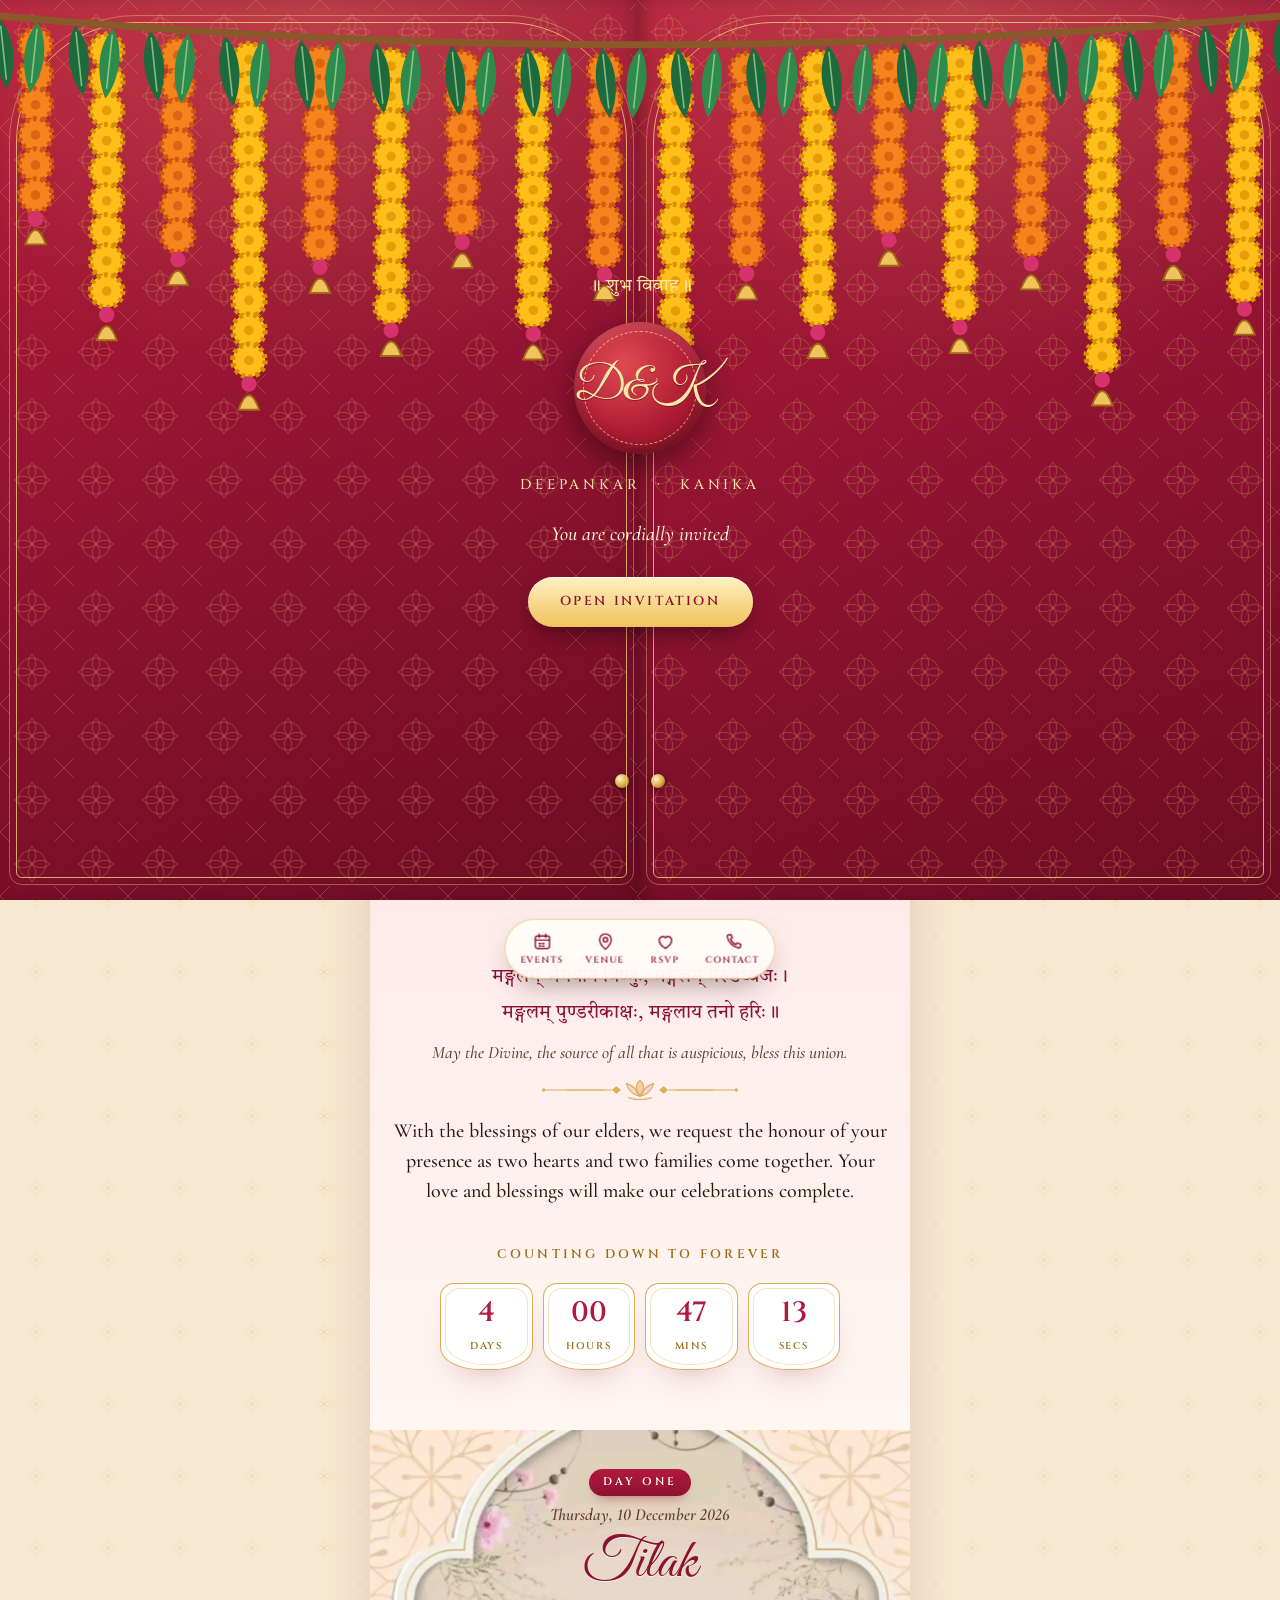
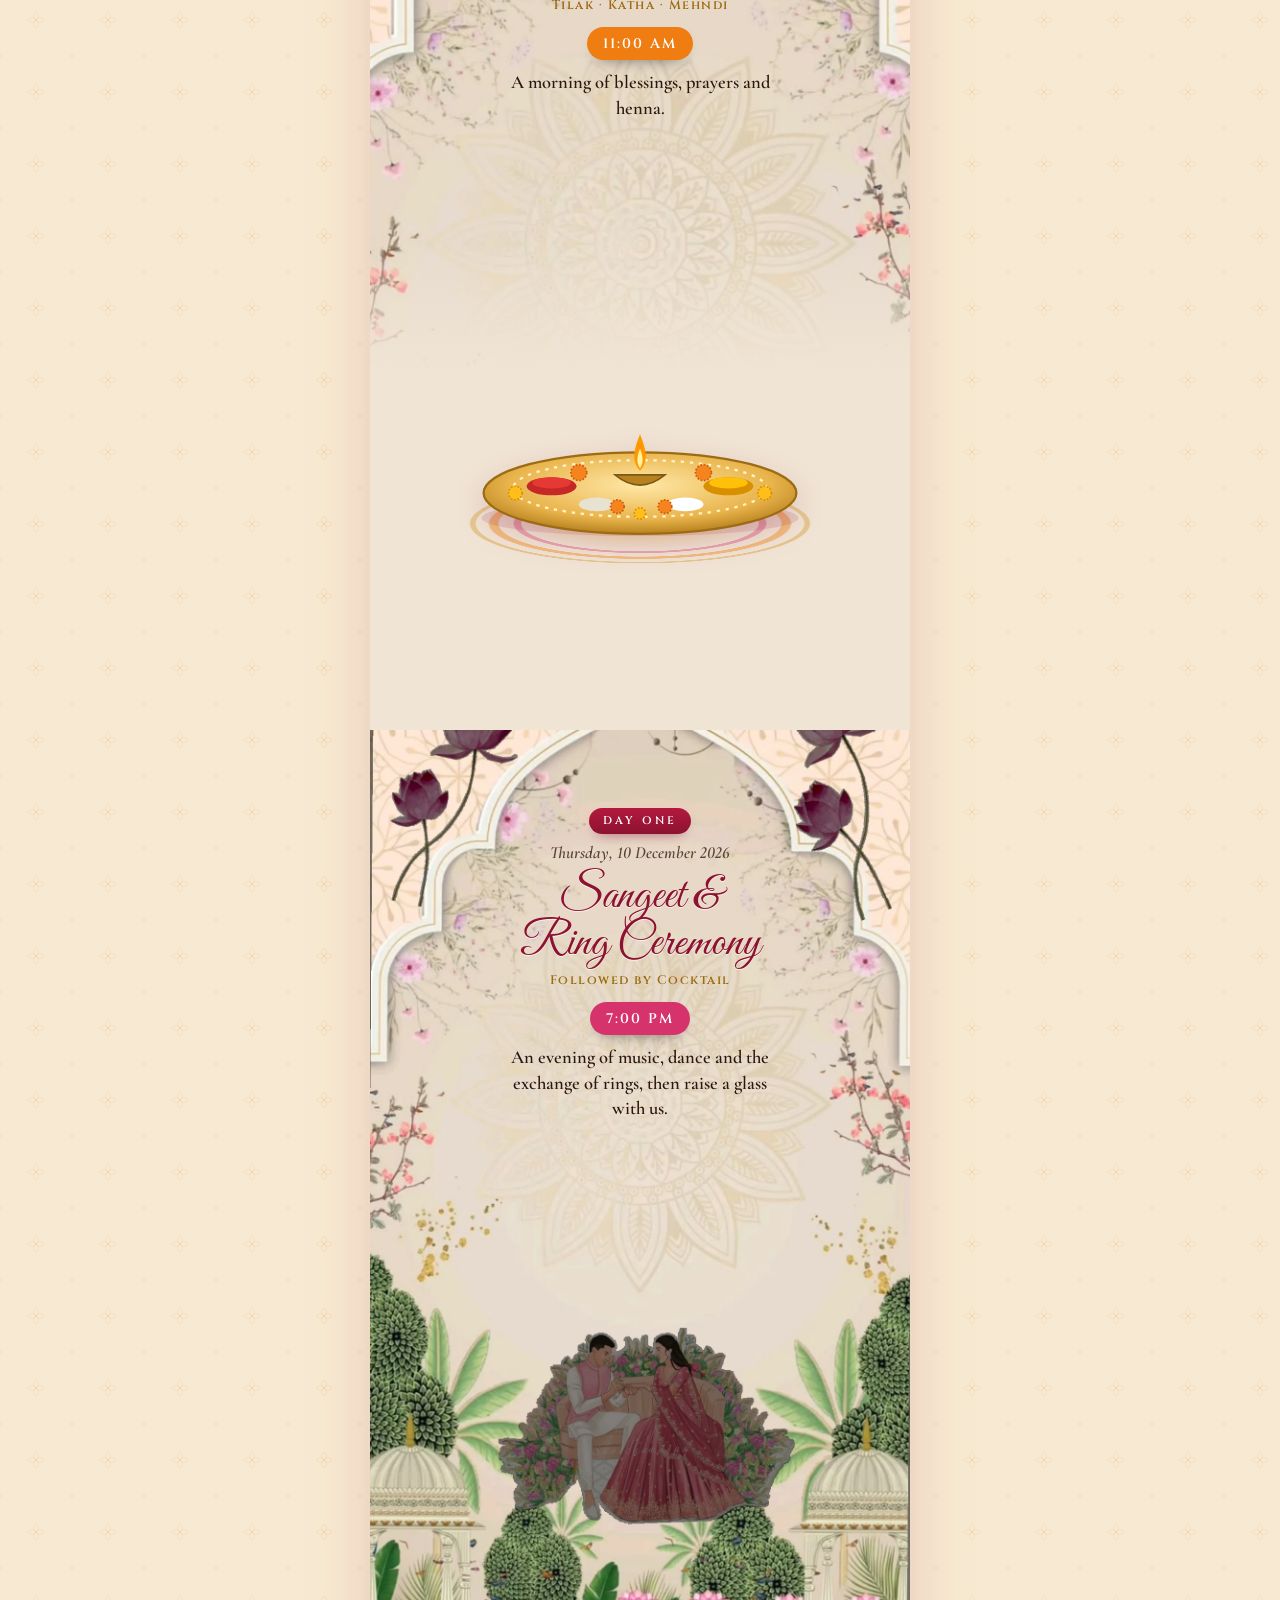
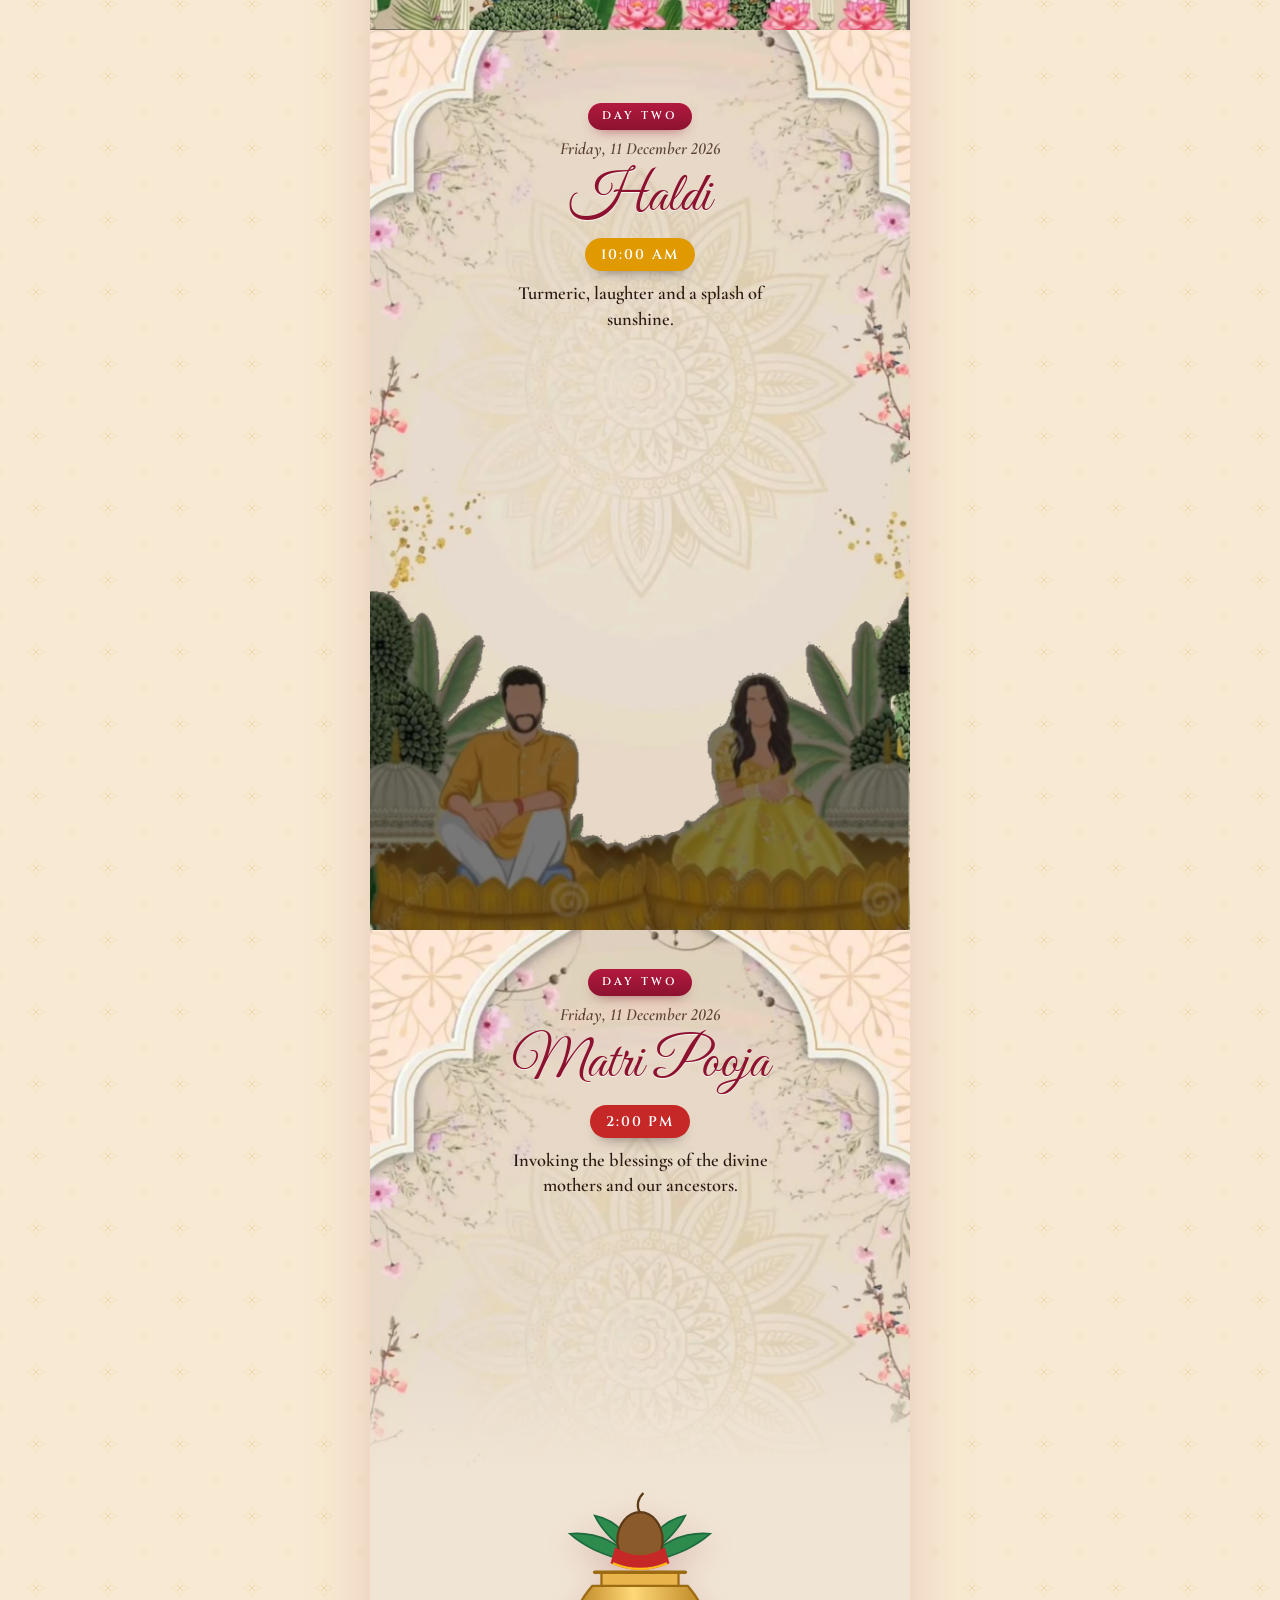
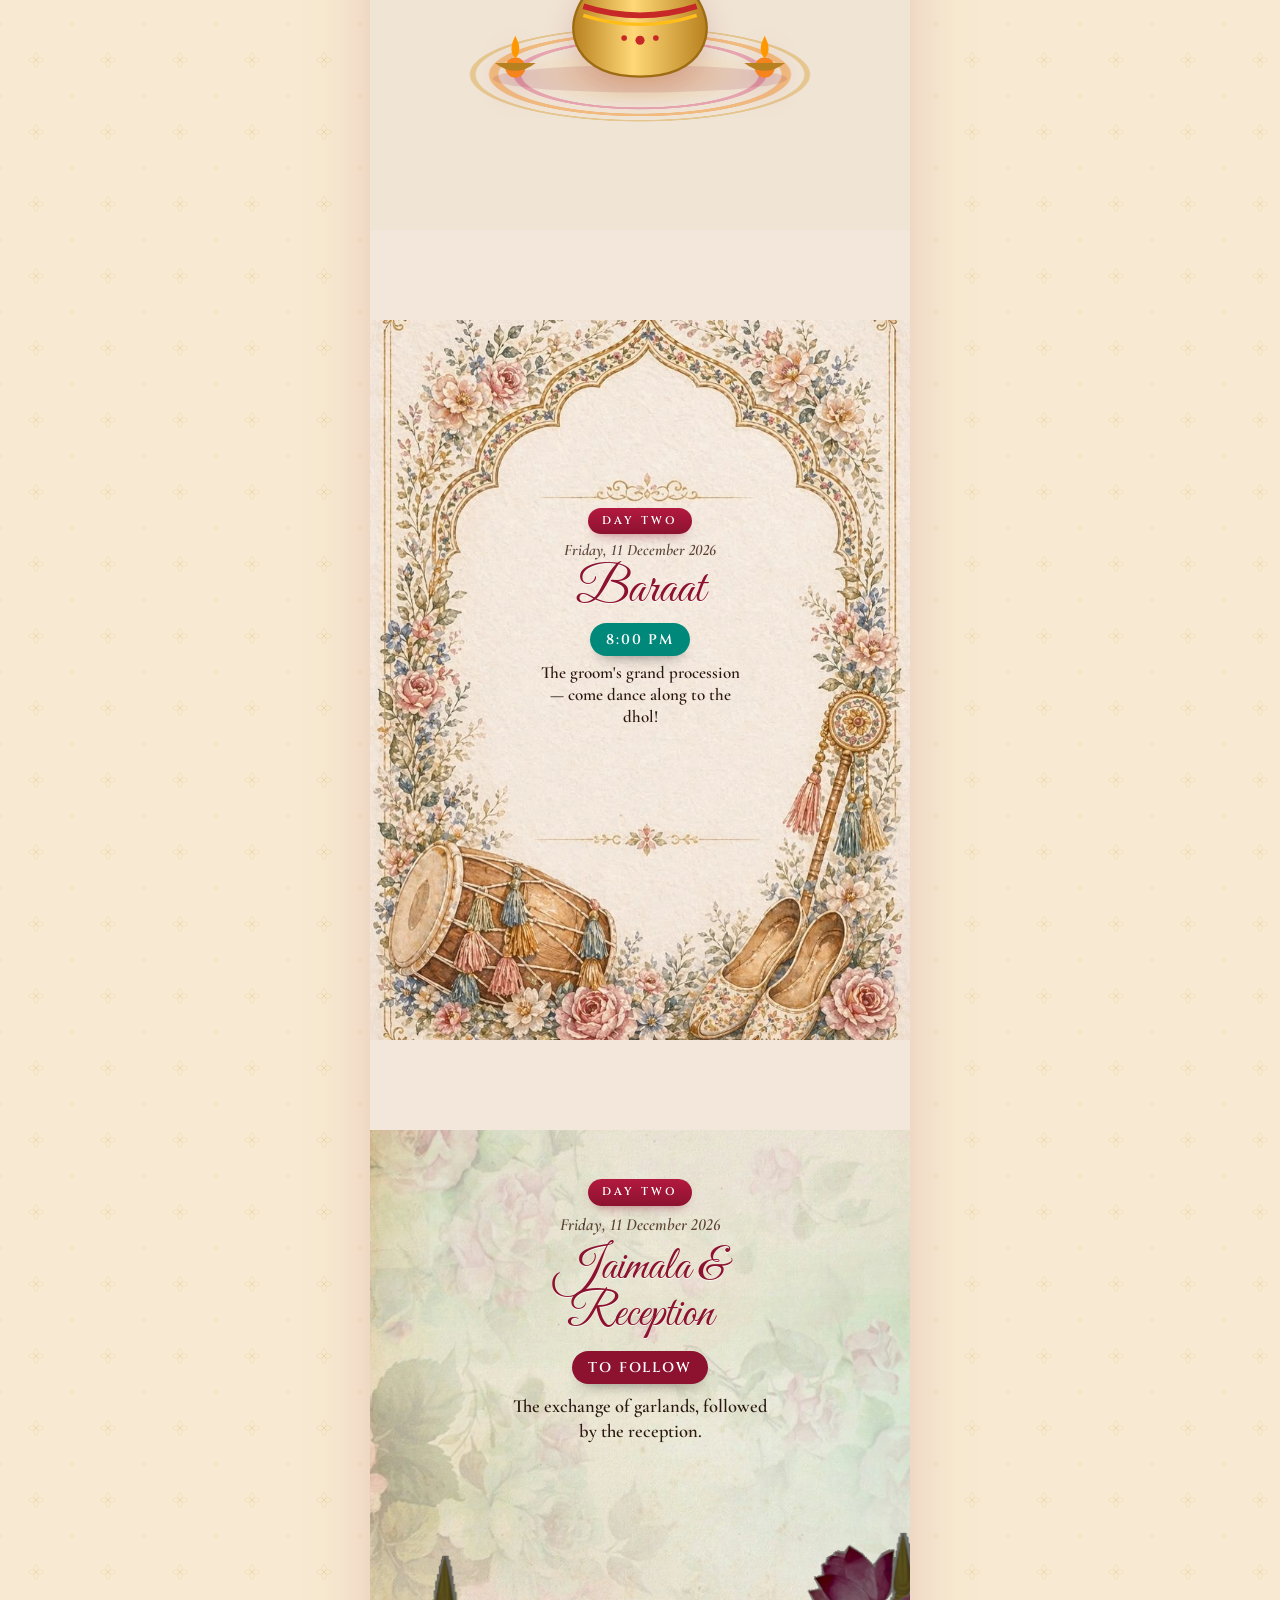
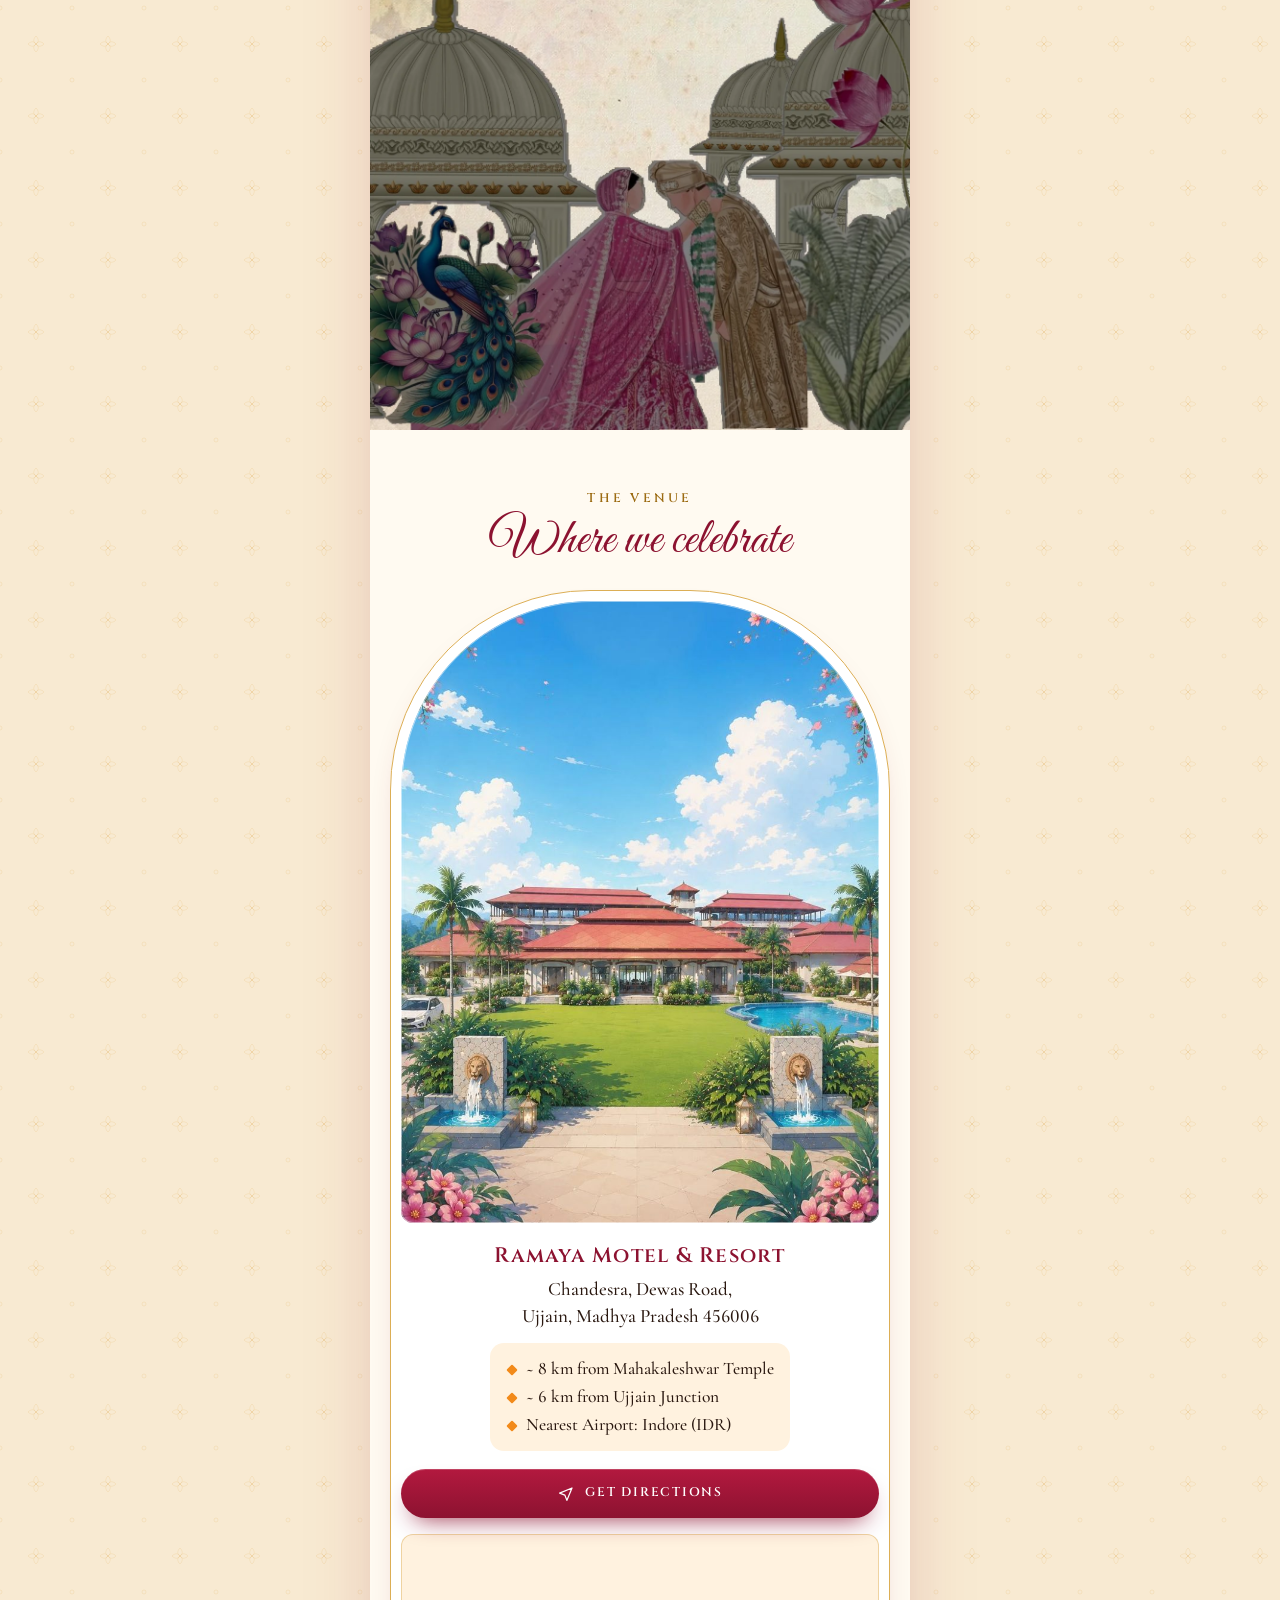
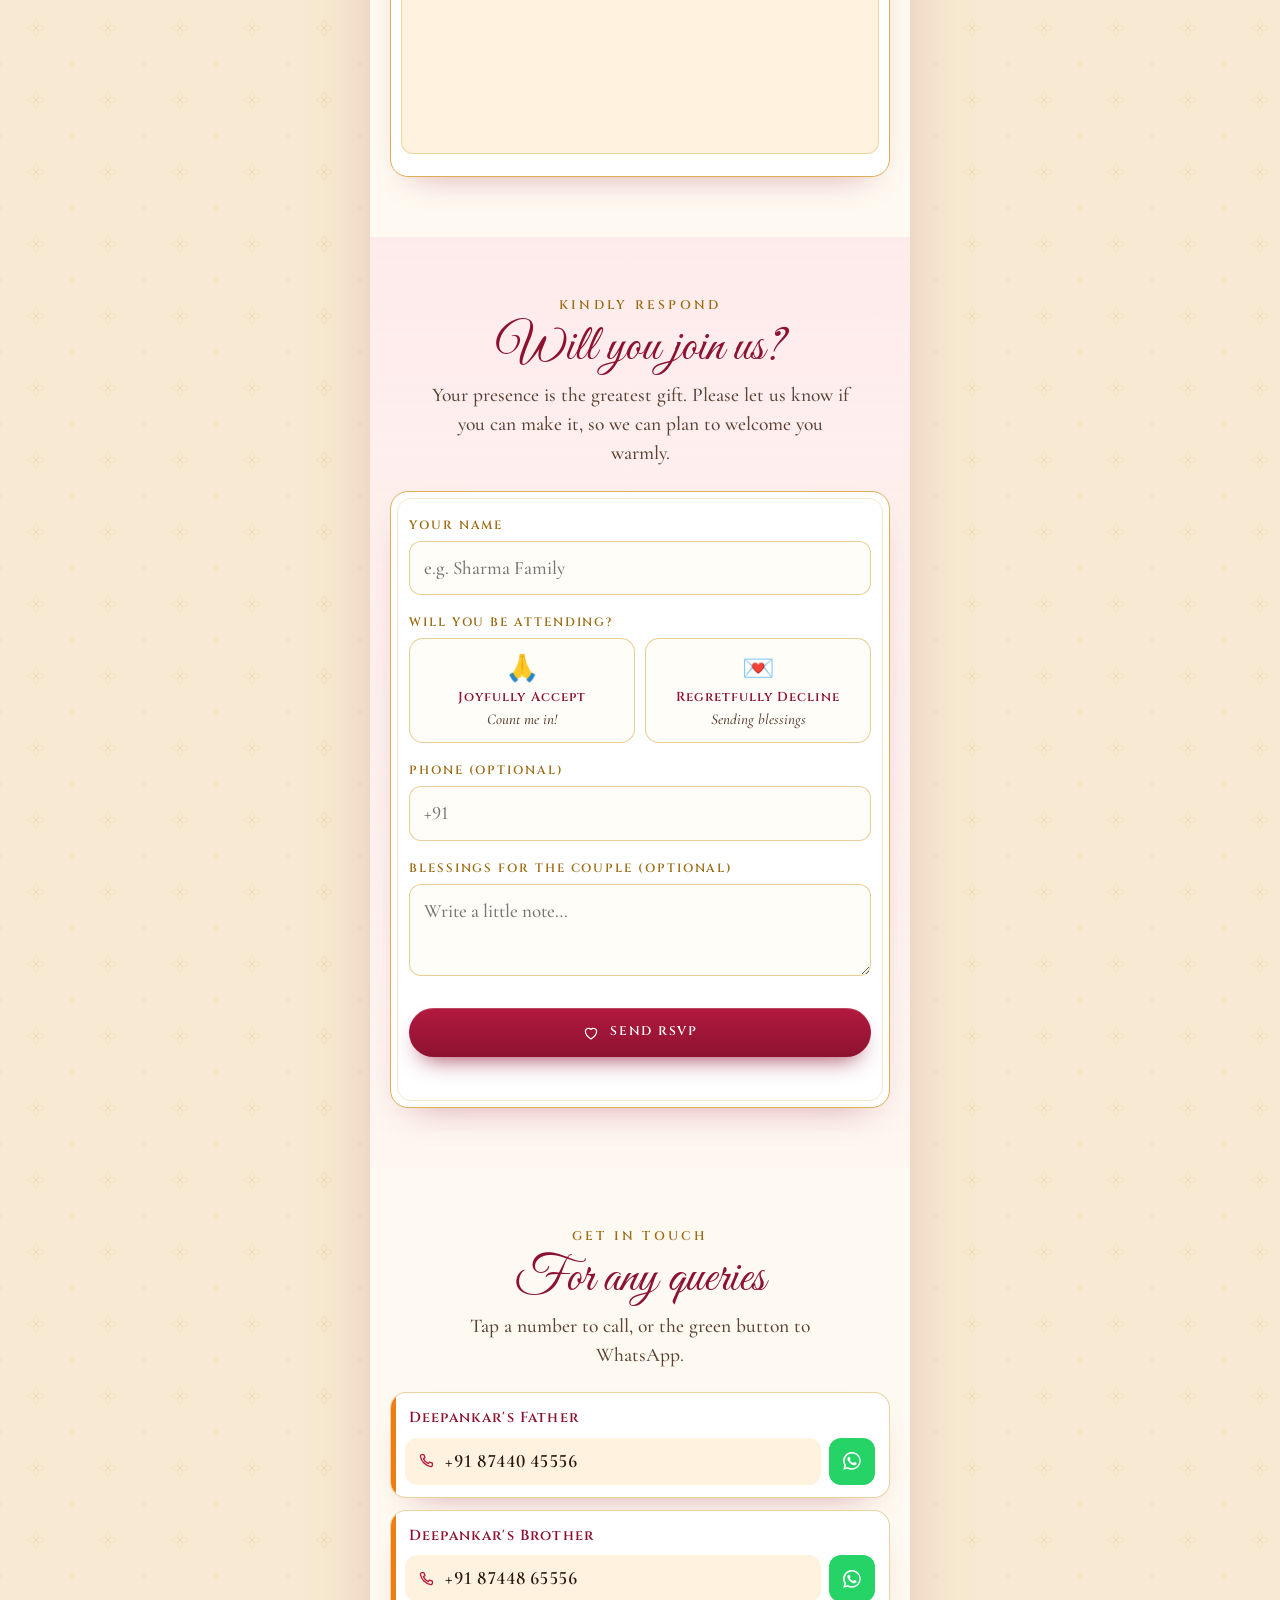
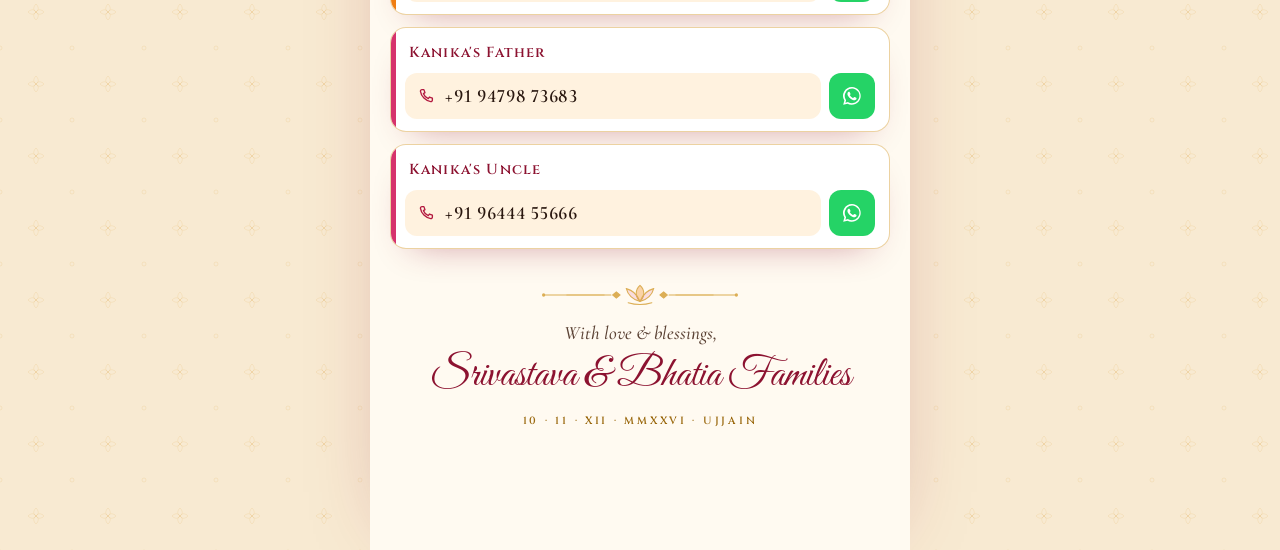
==== commit 3a90c4fb: "kanika changes" ====
--- a/groom/index.html
+++ b/groom/index.html
@@ -21,7 +21,7 @@
   <link rel="preconnect" href="https://fonts.googleapis.com" />
   <link rel="preconnect" href="https://fonts.gstatic.com" crossorigin />
   <link href="https://fonts.googleapis.com/css2?family=Cinzel:wght@400;500;600&family=Cormorant+Garamond:ital,wght@0,500;0,600;0,700;1,500;1,600&family=Great+Vibes&family=Tiro+Devanagari+Hindi&display=swap" rel="stylesheet" />
-  <link rel="stylesheet" href="../styles.css?v=202610021902" />
+  <link rel="stylesheet" href="../styles.css?v=202610311427" />
   <noscript><style>.gate{display:none}.reveal{opacity:1;transform:none}body.locked{overflow:auto;height:auto}</style></noscript>
 </head>
 <body class="locked" data-side="groom">
@@ -40,39 +40,6 @@
       </g>
       <circle cx="4" cy="13" r="1.8" fill="currentColor" /><circle cx="216" cy="13" r="1.8" fill="currentColor" />
     </symbol>
-
-    <!-- event icons: 48x48 line art -->
-    <symbol id="i-thali" viewBox="0 0 48 48"><g fill="none" stroke="currentColor" stroke-width="1.6" stroke-linecap="round" stroke-linejoin="round">
-      <ellipse cx="24" cy="34" rx="18" ry="6" fill="#f0c35e" fill-opacity=".35" /><ellipse cx="24" cy="33" rx="13" ry="3.6" opacity=".5" />
-      <path d="M16.5 29.5q7.5 5.5 15 0z" fill="currentColor" fill-opacity=".15" />
-      <path d="M24 27c-3.4-3.4-1.6-7.6 0-11.5 1.6 3.9 3.4 8.1 0 11.5z" fill="#f28a1a" stroke="#d0601a" />
-      <circle cx="13" cy="33" r="1.5" fill="#c62828" stroke="none" /><circle cx="35" cy="33" r="1.5" fill="#c62828" stroke="none" />
-      <path d="M9 12l2 2M39 12l-2 2M24 6v2.5" opacity=".6" /></g></symbol>
-    <symbol id="i-ring" viewBox="0 0 48 48"><g fill="none" stroke="currentColor" stroke-width="1.6" stroke-linecap="round" stroke-linejoin="round">
-      <circle cx="19" cy="31" r="10" /><circle cx="19" cy="31" r="7.4" opacity=".45" />
-      <path d="M14.5 21.5L19 16l4.5 5.5z" fill="#f0c35e" /><path d="M16.6 18.8h4.8" />
-      <path d="M36 9v15.5" /><ellipse cx="32.8" cy="25" rx="3.6" ry="2.8" fill="#d6336c" stroke="#d6336c" transform="rotate(-20 32.8 25)" />
-      <path d="M36 9c3 1 5.5 3 5.5 7" /></g></symbol>
-    <symbol id="i-haldi" viewBox="0 0 48 48"><g fill="none" stroke="currentColor" stroke-width="1.6" stroke-linecap="round" stroke-linejoin="round">
-      <path d="M13 25q11-12 22 0" fill="#ffb81c" stroke="#d99000" />
-      <path d="M7 25h34q-2 13-17 13T7 25z" fill="#f28a1a" fill-opacity=".18" /><path d="M18 38.5l-1.5 3h15l-1.5-3" />
-      <g transform="translate(24 12)" stroke="#f28a1a"><circle r="2" fill="#f28a1a" />
-        <path d="M0-2.5C1.5-5.5 0-7 0-7s-1.5 1.5 0 4.5zM2.4.8c3.3.3 4.3-1.4 4.3-1.4s-2-.9-4.3 1.4zM-2.4.8c-3.3.3-4.3-1.4-4.3-1.4s2-.9 4.3 1.4zM1.5 2.2c1.5 3 3.4 3 3.4 3s.1-2.2-3.4-3zM-1.5 2.2c-1.5 3-3.4 3-3.4 3s-.1-2.2 3.4-3z" /></g></g></symbol>
-    <symbol id="i-kalash" viewBox="0 0 48 48"><g fill="none" stroke="currentColor" stroke-width="1.6" stroke-linecap="round" stroke-linejoin="round">
-      <path d="M17 24q-6 6-3 11 3 6 10 6t10-6q3-5-3-11z" fill="#f0c35e" fill-opacity=".55" />
-      <path d="M17 24h14M19 24v-3h10v3M18 21h12" />
-      <path d="M24 30.5l0 5M21.5 33h5" stroke="#c62828" />
-      <path d="M24 20c-4-3-9-4-13-8 5-.5 10 2 13 8zM24 20c4-3 9-4 13-8-5-.5-10 2-13 8z" fill="#0f6b45" fill-opacity=".45" stroke="#0f6b45" />
-      <ellipse cx="24" cy="14" rx="4" ry="5" fill="#8a5a2b" fill-opacity=".45" /></g></symbol>
-    <symbol id="i-dhol" viewBox="0 0 48 48"><g fill="none" stroke="currentColor" stroke-width="1.6" stroke-linecap="round" stroke-linejoin="round">
-      <path d="M13 15h22M13 35h22" /><ellipse cx="13" cy="25" rx="4.5" ry="10" fill="#f0c35e" fill-opacity=".55" /><ellipse cx="35" cy="25" rx="4.5" ry="10" fill="#f0c35e" fill-opacity=".55" />
-      <path d="M15 15.5l5 19 5-19 5 19 3-15" stroke="#c62828" />
-      <path d="M6 6l9 8M42 6l-7 9" /><circle cx="6" cy="6" r="1.6" fill="currentColor" /></g></symbol>
-    <symbol id="i-garland" viewBox="0 0 48 48"><g stroke="currentColor" stroke-width="1.2">
-      <path d="M12 8C12 30 17 39 24 39S36 30 36 8" fill="none" stroke-dasharray="1 2.4" />
-      <g fill="#f28a1a"><circle cx="36" cy="12" r="2.8" /><circle cx="35.1" cy="21.2" r="2.8" fill="#ffb81c" /><circle cx="32.5" cy="29" r="2.8" /><circle cx="28.6" cy="34.4" r="2.8" fill="#ffb81c" />
-      <circle cx="19.4" cy="34.4" r="2.8" fill="#ffb81c" /><circle cx="15.5" cy="29" r="2.8" /><circle cx="12.9" cy="21.2" r="2.8" fill="#ffb81c" /><circle cx="12" cy="12" r="2.8" /></g>
-      <circle cx="24" cy="38" r="3.4" fill="#c62828" /><path d="M22 41.5l-1 4.5M24 41.5v5M26 41.5l1 4.5" fill="none" stroke="#c62828" /></g></symbol>
 
     <!-- UI icons -->
     <symbol id="u-cal" viewBox="0 0 24 24"><g fill="none" stroke="currentColor" stroke-width="1.7" stroke-linecap="round"><rect x="3.5" y="5" width="17" height="15" rx="2.5" /><path d="M3.5 10h17M8 3v4M16 3v4" /><path d="M8 14h2M12 14h2M8 17h2M12 17h2" /></g></symbol>
@@ -149,7 +116,7 @@
       <svg class="divider" aria-hidden="true"><use href="#ornament" /></svg>
       <p class="body">With the blessings of our elders, we request the honour of your presence as two hearts and two families come together. Your love and blessings will make our celebrations complete.</p>
     </div>
-    <div class="reveal" style="margin-top:40px">
+    <div class="reveal" id="countdownBlock" style="margin-top:40px">
       <p class="eyebrow">Counting down to forever</p>
       <div class="countdown" id="countdown" aria-live="polite">
         <div class="tile"><b data-cd="d">--</b><span>Days</span></div>
@@ -160,15 +127,8 @@
     </div>
   </section>
 
-  <!-- ============ EVENTS ============ -->
-  <section id="events" class="tint-peach">
-    <div class="reveal">
-      <p class="eyebrow">The Celebrations</p>
-      <h2 class="title">The Festivities</h2>
-      <p class="lead">Two days of rituals, music and joy — we would love for you to be part of every moment.</p>
-    </div>
-    <div id="eventDays"></div>
-  </section>
+  <!-- ============ FUNCTIONS — one full page each, rendered by app.js ============ -->
+  <div id="events"></div>
 
   <!-- ============ VENUE ============ -->
   <section id="venue">
@@ -198,6 +158,12 @@
       <p class="eyebrow">Kindly Respond</p>
       <h2 class="title">Will you join us?</h2>
       <p class="lead">Your presence is the greatest gift. Please let us know if you can make it, so we can plan to welcome you warmly.</p>
+    </div>
+
+    <div class="print-only rsvp-print">
+      <div class="qr"><img src="https://api.qrserver.com/v1/create-qr-code/?size=480x480&amp;margin=0&amp;color=8c1230&amp;bgcolor=ffffff&amp;data=https%3A%2F%2Fdeepanks.github.io%2Fkanika-deepankar%2Fgroom%2F" alt="" /></div>
+      <p>Scan the code or tap the link to RSVP online</p>
+      <a href="https://deepanks.github.io/kanika-deepankar/groom/">deepanks.github.io/kanika-deepankar/groom</a>
     </div>
 
     <div class="rsvp-card reveal" id="rsvpCard">
@@ -265,36 +231,16 @@
     <div class="reveal">
       <p class="eyebrow">Get in Touch</p>
       <h2 class="title">For any queries</h2>
-      <p class="lead">Tap a number to call, or the green button to WhatsApp.</p>
+      <p class="lead lead-web">Tap a number to call, or the green button to WhatsApp.</p>
     </div>
     <div class="contacts" id="contacts"></div>
-  </section>
-
-  <!-- ============ KEEPSAKE ============ -->
-  <section class="keepsake tint-peach" id="keepsake">
-    <div class="reveal">
-      <p class="eyebrow">Keep the Invitation</p>
-      <h2 class="title">Save &amp; Share</h2>
-      <div class="preview" aria-hidden="true">
-        <div>
-          <p class="p-t">॥ श्री गणेशाय नमः ॥<br />॥ श्रीनाथजी सदा सहाय ॥</p>
-          <p class="p-n">Deepankar</p><p class="p-a">&amp;</p><p class="p-n">Kanika</p>
-          <p class="p-d">10 · 11 DEC 2026</p>
-        </div>
-      </div>
-    </div>
-    <div class="btn-row reveal" style="max-width:360px;margin:30px auto 0">
-      <a class="btn btn-gold" href="../assets/Deepankar-Kanika-Wedding-Invitation.pdf" download><svg><use href="#u-down" /></svg> Download Invitation (PDF)</a>
-      <a class="btn btn-wa" id="shareWa" target="_blank" rel="noopener"><svg><use href="#u-wa" /></svg> Share on WhatsApp</a>
-    </div>
-  </section>
-
-  <footer>
-    <svg class="divider" aria-hidden="true"><use href="#ornament" /></svg>
-    <p class="with">With love &amp; blessings,</p>
-    <p class="fam">Srivastava &amp; Bhatia Families</p>
-    <p class="tiny">10 · 11 · XII · MMXXVI · Ujjain</p>
-  </footer>
+    <div class="signoff reveal">
+      <svg class="divider" aria-hidden="true"><use href="#ornament" /></svg>
+      <p class="with">With love &amp; blessings,</p>
+      <p class="fam">Srivastava &amp; Bhatia Families</p>
+      <p class="tiny">10 · 11 · XII · MMXXVI · Ujjain</p>
+    </div>
+  </section>
 </main>
 
 <nav class="dock" id="dock" aria-label="Quick links">
@@ -302,9 +248,8 @@
   <a href="#venue" data-nav="venue"><svg><use href="#u-pin" /></svg>Venue</a>
   <a href="#rsvp" data-nav="rsvp"><svg><use href="#u-heart" /></svg>RSVP</a>
   <a href="#contact" data-nav="contact"><svg><use href="#u-phone" /></svg>Contact</a>
-  <a href="#keepsake" data-nav="keepsake"><svg><use href="#u-down" /></svg>Invite</a>
 </nav>
 
-<script src="../app.js?v=202610021902"></script>
+<script src="../app.js?v=202610311427"></script>
 </body>
 </html>
--- a/styles.css
+++ b/styles.css
@@ -27,7 +27,10 @@
 
   --radius: 18px;
   --shadow: 0 16px 36px -22px rgba(140, 18, 48, .45);
-}
+  --vh: 1vh;   /* 1% of the screen height; fixed px when rendering the PDF */
+}
+
+@supports (height: 1svh) { :root { --vh: 1svh; } }
 
 * { box-sizing: border-box; margin: 0; padding: 0; }
 html { scroll-behavior: smooth; -webkit-text-size-adjust: 100%; scroll-padding-top: 8px; }
@@ -43,7 +46,7 @@
   font-variant-numeric: lining-nums;
   -webkit-font-smoothing: antialiased;
 }
-body.locked { overflow: hidden; height: 100svh; }
+body.locked { overflow: hidden; height: calc(100 * var(--vh)); }
 img { max-width: 100%; display: block; }
 a { color: inherit; }
 button { font: inherit; color: inherit; background: none; border: 0; cursor: pointer; }
@@ -116,36 +119,36 @@
 .divider { width: 200px; height: 24px; margin: 12px auto; color: var(--gold-2); display: block; }
 
 /* ---------------- HERO ---------------- */
-.hero { padding: 0 0 10px; min-height: 100svh; display: flex; flex-direction: column; }
+.hero { padding: 0 0 10px; min-height: calc(100 * var(--vh)); display: flex; flex-direction: column; }
 .hero-toran { position: relative; z-index: 2; }
 .arch { position: relative; margin: -52px 14px 0; flex: 1; display: flex; flex-direction: column; filter: drop-shadow(0 18px 26px rgba(140, 18, 48, .14)); }
 .arch-cap { position: relative; margin-bottom: -1px; }
 .arch-cap > svg.cap { display: block; width: 100%; height: auto; }
 .finial { position: absolute; z-index: 1; left: 50%; top: -30px; transform: translateX(-50%); width: 30px; height: 40px; }
-.cap-text { position: absolute; left: 0; right: 0; bottom: 6%; text-align: center; font-family: var(--f-deva); color: var(--sindoor); line-height: 1.55; font-size: clamp(14px, 2.25svh, 17px); }
+.cap-text { position: absolute; left: 0; right: 0; bottom: 6%; text-align: center; font-family: var(--f-deva); color: var(--sindoor); line-height: 1.55; font-size: clamp(14px, calc(2.25 * var(--vh)), 17px); }
 .cap-text p + p { color: var(--maroon); }
 .arch-body {
   position: relative; flex: 1; display: flex; flex-direction: column; align-items: center; justify-content: center;
-  padding: clamp(4px, 1svh, 12px) 26px clamp(18px, 3svh, 30px);
+  padding: clamp(4px, calc(1 * var(--vh)), 12px) 26px clamp(18px, calc(3 * var(--vh)), 30px);
   background: var(--cream);
   border: 1.6px solid var(--gold-2); border-top: 0; border-radius: 0 0 6px 6px;
 }
 .arch-body::before { content: ""; position: absolute; left: 3.5%; right: 3.5%; top: 0; bottom: 9px; border: 1px solid rgba(220, 174, 85, .7); border-top: 0; pointer-events: none; }
 .arch-body > * { position: relative; }
-.arch .with { font-family: var(--f-display); font-weight: 600; font-size: clamp(10.5px, 1.6svh, 12.5px); letter-spacing: .2em; text-transform: uppercase; color: var(--gold); }
-.arch .invite { font-style: italic; font-size: clamp(16px, 2.5svh, 19px); color: var(--muted); margin-top: 2px; line-height: 1.3; }
-.names { margin: clamp(6px, 1.4svh, 14px) 0 0; font-weight: 400; }
-.person .n { display: block; font-family: var(--f-script); font-size: clamp(44px, 7svh, 66px); line-height: 1; color: var(--leaf); font-weight: 400; }
-.lineage { font-family: var(--f-serif); font-weight: 600; font-size: clamp(13.5px, 2.05svh, 16px); line-height: 1.26; color: var(--muted); margin-top: 2px; text-wrap: balance; }
+.arch .with { font-family: var(--f-display); font-weight: 600; font-size: clamp(10.5px, calc(1.6 * var(--vh)), 12.5px); letter-spacing: .2em; text-transform: uppercase; color: var(--gold); }
+.arch .invite { font-style: italic; font-size: clamp(16px, calc(2.5 * var(--vh)), 19px); color: var(--muted); margin-top: 2px; line-height: 1.3; }
+.names { margin: clamp(6px, calc(1.4 * var(--vh)), 14px) 0 0; font-weight: 400; }
+.person .n { display: block; font-family: var(--f-script); font-size: clamp(44px, calc(7 * var(--vh)), 66px); line-height: 1; color: var(--leaf); font-weight: 400; }
+.lineage { font-family: var(--f-serif); font-weight: 600; font-size: clamp(13.5px, calc(2.05 * var(--vh)), 16px); line-height: 1.26; color: var(--muted); margin-top: 2px; text-wrap: balance; }
 .lineage span { display: block; }
-.names .amp { display: block; font-family: var(--f-script); font-size: clamp(32px, 4.8svh, 42px); color: var(--marigold); line-height: 1; margin: clamp(2px, .8svh, 8px) 0 clamp(0px, .3svh, 4px); }
-.arch .divider { margin: clamp(6px, 1.4svh, 14px) auto clamp(4px, 1svh, 10px); width: 180px; height: 20px; }
-.hero-days { font-size: clamp(15px, 2.2svh, 17px); font-style: italic; color: var(--muted); line-height: 1.2; }
-.hero-date { font-family: var(--f-display); font-weight: 600; color: var(--maroon); font-size: clamp(17px, 2.8svh, 22px); letter-spacing: .1em; line-height: 1.3; }
+.names .amp { display: block; font-family: var(--f-script); font-size: clamp(32px, calc(4.8 * var(--vh)), 42px); color: var(--marigold); line-height: 1; margin: clamp(2px, calc(.8 * var(--vh)), 8px) 0 clamp(0px, calc(.3 * var(--vh)), 4px); }
+.arch .divider { margin: clamp(6px, calc(1.4 * var(--vh)), 14px) auto clamp(4px, calc(1 * var(--vh)), 10px); width: 180px; height: 20px; }
+.hero-days { font-size: clamp(15px, calc(2.2 * var(--vh)), 17px); font-style: italic; color: var(--muted); line-height: 1.2; }
+.hero-date { font-family: var(--f-display); font-weight: 600; color: var(--maroon); font-size: clamp(17px, calc(2.8 * var(--vh)), 22px); letter-spacing: .1em; line-height: 1.3; }
 .hero-date i { font-style: normal; color: var(--marigold); }
-.hero-venue { margin-top: 4px; font-family: var(--f-display); font-weight: 500; font-size: clamp(11.5px, 1.75svh, 13.5px); letter-spacing: .2em; text-transform: uppercase; color: var(--ink); }
-
-.scroll-cue { display: flex; flex-direction: column; align-items: center; gap: 5px; margin: clamp(8px, 1.6svh, 16px) auto 0; text-decoration: none; color: var(--maroon); font-family: var(--f-display); font-weight: 600; font-size: 11.5px; letter-spacing: .22em; text-transform: uppercase; transition: opacity .4s; -webkit-tap-highlight-color: transparent; }
+.hero-venue { margin-top: 4px; font-family: var(--f-display); font-weight: 500; font-size: clamp(11.5px, calc(1.75 * var(--vh)), 13.5px); letter-spacing: .2em; text-transform: uppercase; color: var(--ink); }
+
+.scroll-cue { display: flex; flex-direction: column; align-items: center; gap: 5px; margin: clamp(8px, calc(1.6 * var(--vh)), 16px) auto 0; text-decoration: none; color: var(--maroon); font-family: var(--f-display); font-weight: 600; font-size: 11.5px; letter-spacing: .22em; text-transform: uppercase; transition: opacity .4s; -webkit-tap-highlight-color: transparent; }
 .scroll-cue .ring { width: 42px; height: 42px; border-radius: 50%; display: grid; place-items: center; color: #fff; background: linear-gradient(180deg, var(--maroon-2), var(--maroon)); box-shadow: 0 8px 18px -6px rgba(140, 18, 48, .7); animation: ring 2s ease-out infinite; }
 .scroll-cue .ring svg { width: 22px; height: 22px; animation: bob 1.4s ease-in-out infinite; }
 .scroll-cue.gone { opacity: 0; pointer-events: none; }
@@ -164,23 +167,6 @@
 .tile b { display: block; font-family: var(--f-display); font-weight: 600; font-size: 28px; color: var(--maroon-2); line-height: 1.1; font-variant-numeric: tabular-nums; }
 .tile span { font-family: var(--f-display); font-weight: 600; font-size: 10px; letter-spacing: .16em; color: var(--gold); text-transform: uppercase; }
 
-/* ---------------- EVENTS ---------------- */
-.day { margin-top: 30px; }
-.day-head { display: inline-flex; flex-direction: column; align-items: center; margin-bottom: 16px; }
-.day-pill { font-family: var(--f-display); font-weight: 600; font-size: 12px; letter-spacing: .26em; text-transform: uppercase; color: #fff; background: linear-gradient(180deg, var(--maroon-2), var(--maroon)); padding: 7px 18px; border-radius: 999px; box-shadow: 0 6px 16px -8px rgba(140, 18, 48, .8); }
-.day-date { font-family: var(--f-script); font-size: 32px; color: var(--leaf); margin-top: 6px; line-height: 1.1; }
-.timeline { position: relative; text-align: left; }
-.timeline::before { content: ""; position: absolute; left: 31px; top: 12px; bottom: 60px; border-left: 2px dashed var(--gold-2); }
-.event { position: relative; display: grid; grid-template-columns: 64px 1fr; gap: 12px; align-items: start; margin-bottom: 14px; }
-.event .icon { width: 64px; height: 64px; border-radius: 50%; display: grid; place-items: center; position: relative; z-index: 1; background: radial-gradient(circle at 40% 35%, #fff, var(--tint, #fff1d6)); border: 2px solid var(--accent, var(--gold-2)); color: var(--maroon); box-shadow: 0 0 0 5px var(--ivory), 0 8px 18px -10px rgba(140, 18, 48, .6); }
-.event .icon svg { width: 44px; height: 44px; }
-.event .card { background: #fff; border: 1px solid rgba(220, 174, 85, .45); border-radius: var(--radius); padding: 14px 16px 15px 18px; box-shadow: var(--shadow); position: relative; overflow: hidden; }
-.event .card::before { content: ""; position: absolute; left: 0; top: 0; bottom: 0; width: 5px; background: var(--accent, var(--marigold)); }
-.event .card::after { content: ""; position: absolute; right: -20px; top: -20px; width: 60px; height: 60px; border-radius: 50%; background: var(--tint, #fff1d6); opacity: .9; }
-.event .time { display: inline-block; font-family: var(--f-display); font-weight: 600; font-size: 12px; letter-spacing: .14em; color: #fff; background: var(--accent, var(--maroon)); padding: 3px 10px; border-radius: 999px; text-transform: uppercase; position: relative; z-index: 1; }
-.event h3 { font-family: var(--f-display); font-weight: 600; font-size: 19.5px; letter-spacing: .02em; color: var(--maroon); line-height: 1.25; margin-top: 8px; position: relative; z-index: 1; }
-.event .sub { font-family: var(--f-display); font-weight: 600; font-size: 12.5px; letter-spacing: .08em; color: var(--gold); margin-top: 3px; }
-.event p { font-size: 17.5px; color: var(--muted); margin-top: 4px; line-height: 1.38; }
 
 /* ---------------- VENUE ---------------- */
 .venue-card { margin-top: 22px; background: #fff; border-radius: 200px 200px var(--radius) var(--radius); padding: 10px 10px 22px; border: 1.5px solid var(--gold-2); box-shadow: var(--shadow); }
@@ -252,13 +238,6 @@
 .num .wa { width: 46px; flex: none; border-radius: 12px; display: grid; place-items: center; background: #25d366; color: #fff; }
 .num .wa svg { width: 22px; height: 22px; }
 
-/* ---------------- KEEPSAKE ---------------- */
-.keepsake .preview { margin: 22px auto 0; width: 190px; aspect-ratio: 148/210; border-radius: 6px; position: relative; background: var(--cream); box-shadow: 0 24px 40px -18px rgba(59, 42, 34, .55), 0 2px 0 rgba(176, 132, 44, .3); transform: rotate(-3deg); display: grid; place-items: center; padding: 14px; overflow: hidden; }
-.keepsake .preview::before { content: ""; position: absolute; inset: 8px; border: 1px solid var(--gold-2); border-radius: 60px 60px 3px 3px; }
-.keepsake .preview .p-n { font-family: var(--f-script); color: var(--leaf); font-size: 30px; line-height: 1; }
-.keepsake .preview .p-a { font-family: var(--f-script); color: var(--marigold); font-size: 20px; }
-.keepsake .preview .p-d { font-family: var(--f-display); font-weight: 600; color: var(--maroon); font-size: 9px; letter-spacing: .16em; margin-top: 6px; }
-.keepsake .preview .p-t { font-family: var(--f-deva); color: var(--sindoor); font-size: 9px; margin-bottom: 8px; line-height: 1.5; }
 
 /* ---------------- FOOTER ---------------- */
 footer { text-align: center; padding: 36px 22px 130px; position: relative; }
@@ -313,3 +292,102 @@
   .scroll-cue { margin-top: 6px; font-size: 10.5px; }
   .scroll-cue .ring { width: 36px; height: 36px; }
 }
+
+/* ================= FUNCTION PAGES (one full screen per function) ================= */
+#events { container-type: inline-size; }
+.fn {
+  --H: calc(100 * var(--vh));
+  position: relative; min-height: var(--H); padding: 0 24px 28px; overflow: hidden;
+  display: flex; flex-direction: column; align-items: center; text-align: center;
+  background-color: var(--bgc, #efe4d6); background-repeat: no-repeat;
+}
+/* tall 9:16 artwork: fill the screen, keep the illustration at the bottom */
+.fn.fit-cover { background-size: cover; background-position: center bottom; padding-top: calc(var(--H) - (1 - var(--zt, .1)) * max(var(--H), 177.8cqw)); }
+/* 3:4 artwork: full width, centred vertically on a matching paper colour */
+.fn.fit-width { background-size: 100% auto; background-position: center center; padding-top: calc((var(--H) - 133.3cqw) / 2 + var(--zt, .1) * 133.3cqw); }
+.fn.bg-dhol { background-image: url("assets/bg/dhol.webp"); --bgc: #f3e6da; --zt: .255; }
+.fn.bg-ring { background-image: url("assets/bg/ring.webp"); --bgc: #e8d8c7; --zt: .125; }
+.fn.bg-haldi { background-image: url("assets/bg/haldi.webp"); --bgc: #e8d8c7; --zt: .12; }
+.fn.bg-jaimala { background-image: url("assets/bg/jaimala.webp"); --bgc: #e3dfcc; --zt: .095; }
+/* arch-and-mandala top of the haldi artwork, couple faded out, with our own ritual art below */
+.fn.bg-ritual { background-image: linear-gradient(180deg, rgba(240, 228, 212, 0) 46%, #f0e4d4 60%), url("assets/bg/haldi.webp"); background-size: 100% 100%, 100% auto; background-position: top center; --bgc: #f0e4d4; --zt: .085; }
+.fn-art { position: absolute; left: 50%; bottom: calc(15 * var(--vh)); transform: translateX(-50%); width: min(88%, 340px); }
+.fn-art::before { /* rangoli under the ritual art */
+  content: ""; position: absolute; left: -6%; right: -6%; bottom: -14%; height: 46%; border-radius: 50%; z-index: -1;
+  background:
+    radial-gradient(closest-side, transparent 62%, rgba(214, 51, 108, .35) 63% 66%, transparent 67%),
+    radial-gradient(closest-side, transparent 74%, rgba(242, 138, 26, .45) 75% 79%, transparent 80%),
+    radial-gradient(closest-side, transparent 86%, rgba(220, 174, 85, .55) 87% 89%, transparent 90%),
+    radial-gradient(closest-side, rgba(255, 190, 26, .28), rgba(255, 190, 26, 0) 60%);
+}
+.fn-art.art-thali { bottom: calc(21 * var(--vh)); }
+.fn-art svg { width: 100%; height: auto; display: block; filter: drop-shadow(0 10px 14px rgba(140, 18, 48, .18)); }
+
+.fn-text { position: relative; max-width: 310px; padding: 14px 18px 18px; }
+.fn-text::before { /* soft paper glow so text stays readable on the artwork */
+  content: ""; position: absolute; inset: -10px -26px; z-index: -1; border-radius: 50%;
+  background: radial-gradient(closest-side, rgba(255, 251, 243, .9), rgba(255, 251, 243, .65) 60%, rgba(255, 251, 243, 0));
+}
+.fit-width .fn-text { max-width: 250px; padding-top: 0; padding-bottom: 0; }
+.fit-width .fn-date { margin-top: 4px; font-size: 16px; }
+.fit-width .fn-name { margin-top: 2px; }
+.fit-width .fn-time { margin-top: 8px; }
+.fit-width .fn-note { margin-top: 6px; line-height: 1.3; }
+.fn-day { display: inline-block; font-family: var(--f-display); font-weight: 600; font-size: 11px; letter-spacing: .26em; text-transform: uppercase; color: #fff; background: linear-gradient(180deg, var(--maroon-2), var(--maroon)); padding: 5px 14px; border-radius: 999px; box-shadow: 0 6px 14px -8px rgba(140, 18, 48, .8); }
+.fn-date { display: block; margin-top: 6px; font-family: var(--f-serif); font-style: italic; font-weight: 600; font-size: 17px; color: var(--muted); }
+.fn-name { font-family: var(--f-script); font-weight: 400; font-size: 56px; line-height: 1.02; color: var(--maroon); margin-top: 8px; text-wrap: balance; text-shadow: 0 1px 0 rgba(255, 255, 255, .7); }
+.fn-name.long { font-size: 46px; }
+.fn-sub { font-family: var(--f-display); font-weight: 600; font-size: 12.5px; letter-spacing: .12em; color: var(--gold); margin-top: 4px; }
+.fn-time { display: inline-block; margin-top: 12px; font-family: var(--f-display); font-weight: 600; font-size: 14px; letter-spacing: .14em; text-transform: uppercase; color: #fff; background: var(--accent, var(--maroon)); padding: 6px 16px; border-radius: 999px; box-shadow: 0 8px 16px -10px rgba(0, 0, 0, .6); }
+.fn-note { margin-top: 10px; font-size: 18.5px; line-height: 1.38; color: var(--ink); font-weight: 600; }
+.fit-width .fn-name { font-size: 50px; }
+.fit-width .fn-note { font-size: 17px; }
+
+/* contacts page signs off with the families */
+.signoff { margin-top: 34px; }
+.signoff .with { font-style: italic; color: var(--muted); font-size: 19px; }
+.signoff .fam { font-family: var(--f-script); font-size: 42px; color: var(--maroon); line-height: 1.15; margin-top: 4px; }
+.signoff .tiny { margin-top: 14px; font-family: var(--f-display); font-weight: 600; font-size: 10.5px; letter-spacing: .26em; color: var(--gold); text-transform: uppercase; }
+#contact { padding-bottom: 120px; }
+.print-only { display: none; }
+
+/* ================= PDF RENDER MODE (?print=1) — every section becomes one 9:16 page ================= */
+@media print { @page { size: 390px 693px; margin: 0; } }
+html.pm { --vh: 6.93px; }
+html.pm, html.pm * { -webkit-print-color-adjust: exact; print-color-adjust: exact; }
+html.pm body { background-color: var(--ivory); }
+html.pm main { max-width: none; box-shadow: none; overflow: visible; }
+html.pm .gate, html.pm .petals, html.pm .dock, html.pm .scroll-cue, html.pm #countdownBlock, html.pm .map, html.pm #mapsBtn, html.pm .rsvp-card, html.pm .lead-web { display: none !important; }
+html.pm .print-only { display: block; }
+html.pm .reveal { opacity: 1; transform: none; transition: none; }
+html.pm main > section, html.pm .fn { height: 693px; min-height: 0; overflow: hidden; break-after: page; page-break-after: always; }
+html.pm main > section:not(.hero):not(.fn) { display: flex; flex-direction: column; justify-content: center; padding-top: 30px; padding-bottom: 30px; }
+html.pm #events { display: contents; }
+html.pm .venue-card { margin-top: 14px; }
+html.pm .venue-img { aspect-ratio: 800 / 600; }
+html.pm .venue-name { margin-top: 12px; font-size: 19px; }
+html.pm .venue-addr { font-size: 17px; }
+html.pm .landmarks { margin-top: 10px; padding: 8px 14px; }
+html.pm .landmarks li { font-size: 16px; line-height: 1.5; }
+html.pm #contact { padding-bottom: 30px; }
+html.pm .contacts { gap: 9px; margin-top: 16px; }
+html.pm .signoff { margin-top: 22px; }
+.rsvp-print { margin-top: 22px; }
+.rsvp-print .qr { width: 190px; height: 190px; margin: 0 auto; padding: 10px; background: #fff; border: 1.5px solid var(--gold-2); border-radius: 16px; box-shadow: var(--shadow); }
+.rsvp-print .qr img { width: 100%; height: 100%; }
+.rsvp-print p { margin-top: 14px; font-size: 18px; color: var(--ink); }
+.rsvp-print a { display: block; margin-top: 4px; font-family: var(--f-display); font-weight: 600; font-size: 12.5px; letter-spacing: .04em; color: var(--maroon); text-decoration: none; word-break: break-all; }
+/* PDF: JPEG artwork stays compressed inside the PDF; keep the cover arch vector */
+html.pm .fn.bg-dhol { background-image: url("assets/bg/dhol.jpg"); }
+html.pm .fn.bg-ring { background-image: url("assets/bg/ring.jpg"); }
+html.pm .fn.bg-haldi { background-image: url("assets/bg/haldi.jpg"); }
+html.pm .fn.bg-jaimala { background-image: url("assets/bg/jaimala.jpg"); }
+html.pm .fn.bg-ritual { background-image: linear-gradient(180deg, rgba(240, 228, 212, 0) 46%, #f0e4d4 60%), url("assets/bg/haldi.jpg"); }
+html.pm .arch { filter: none; }
+html.pm .contact { padding: 10px 14px; box-shadow: none; }
+html.pm .contact h3 { font-size: 13.5px; }
+html.pm .num { margin-top: 6px; }
+html.pm .num .call { padding: 6px 12px; font-size: 18px; }
+html.pm .num .wa { width: 40px; }
+html.pm .signoff .fam { font-size: 36px; }
+html.pm .signoff .tiny { display: none; }
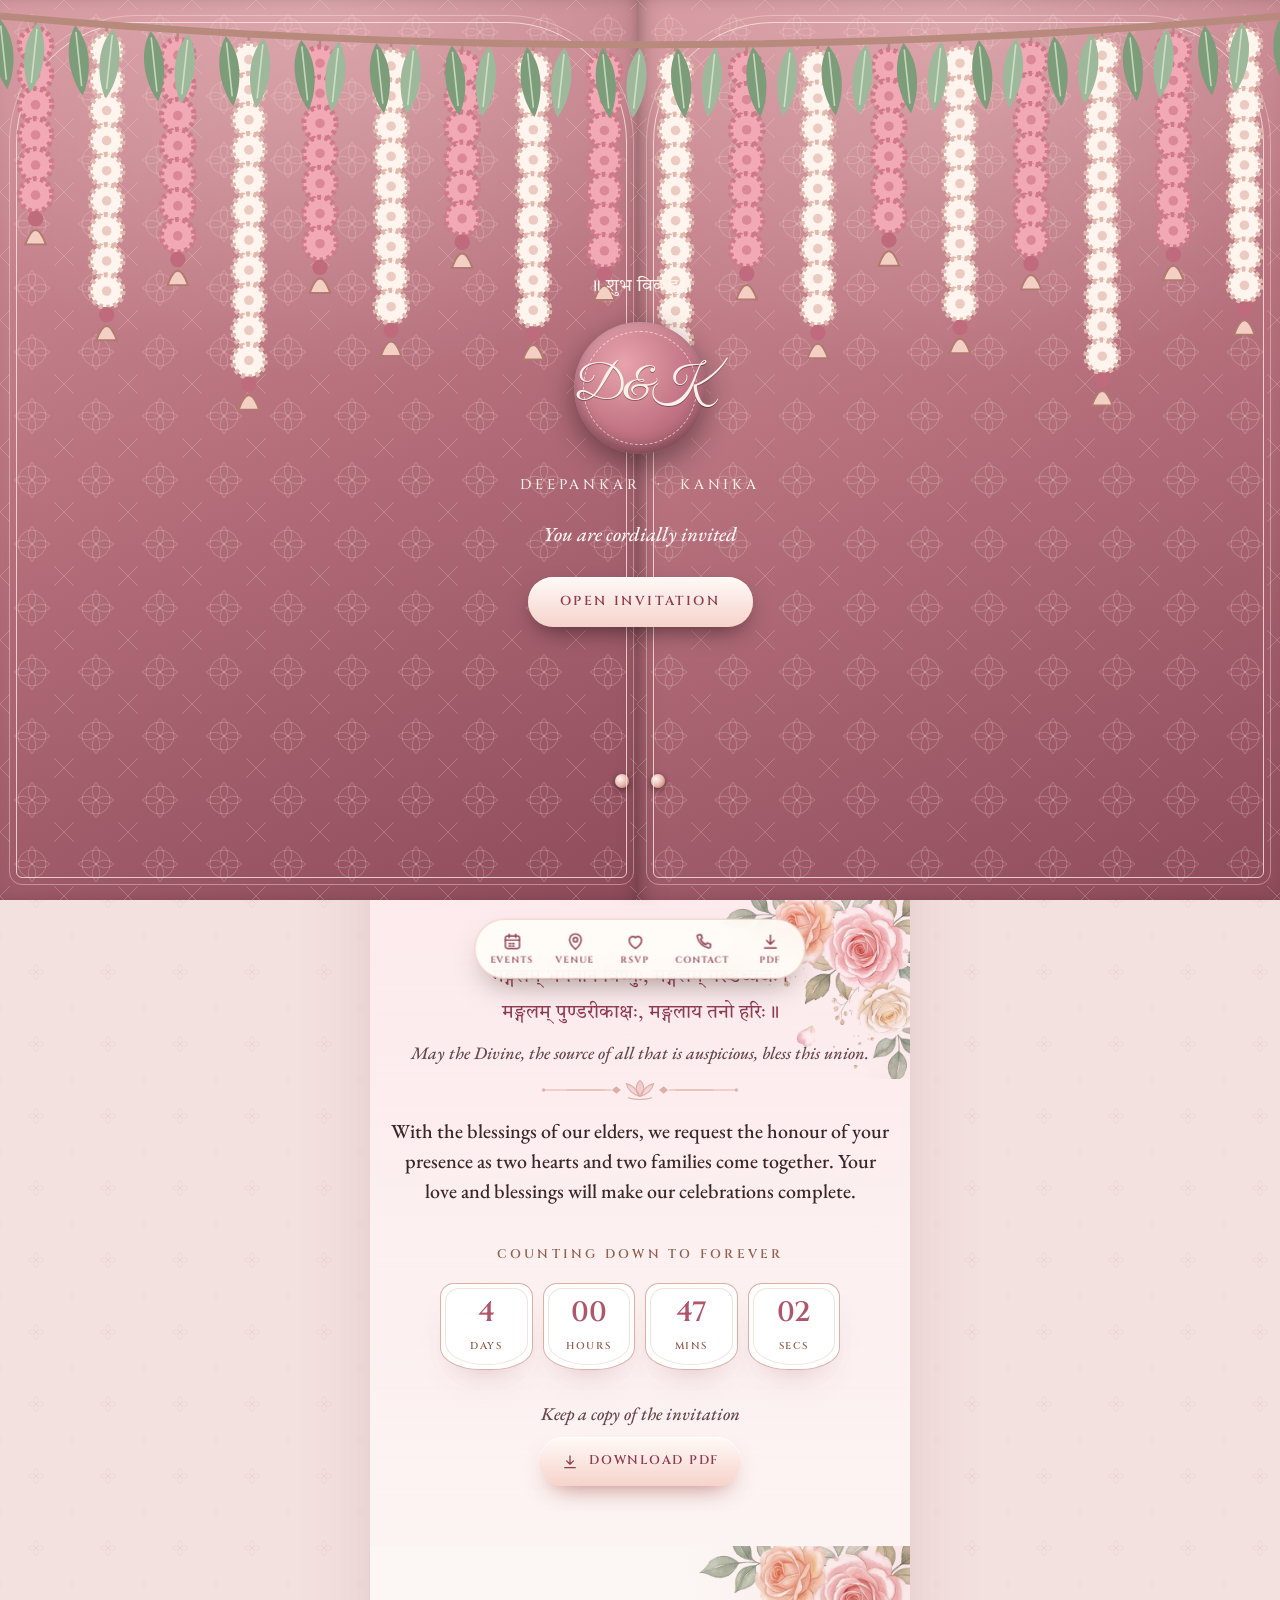
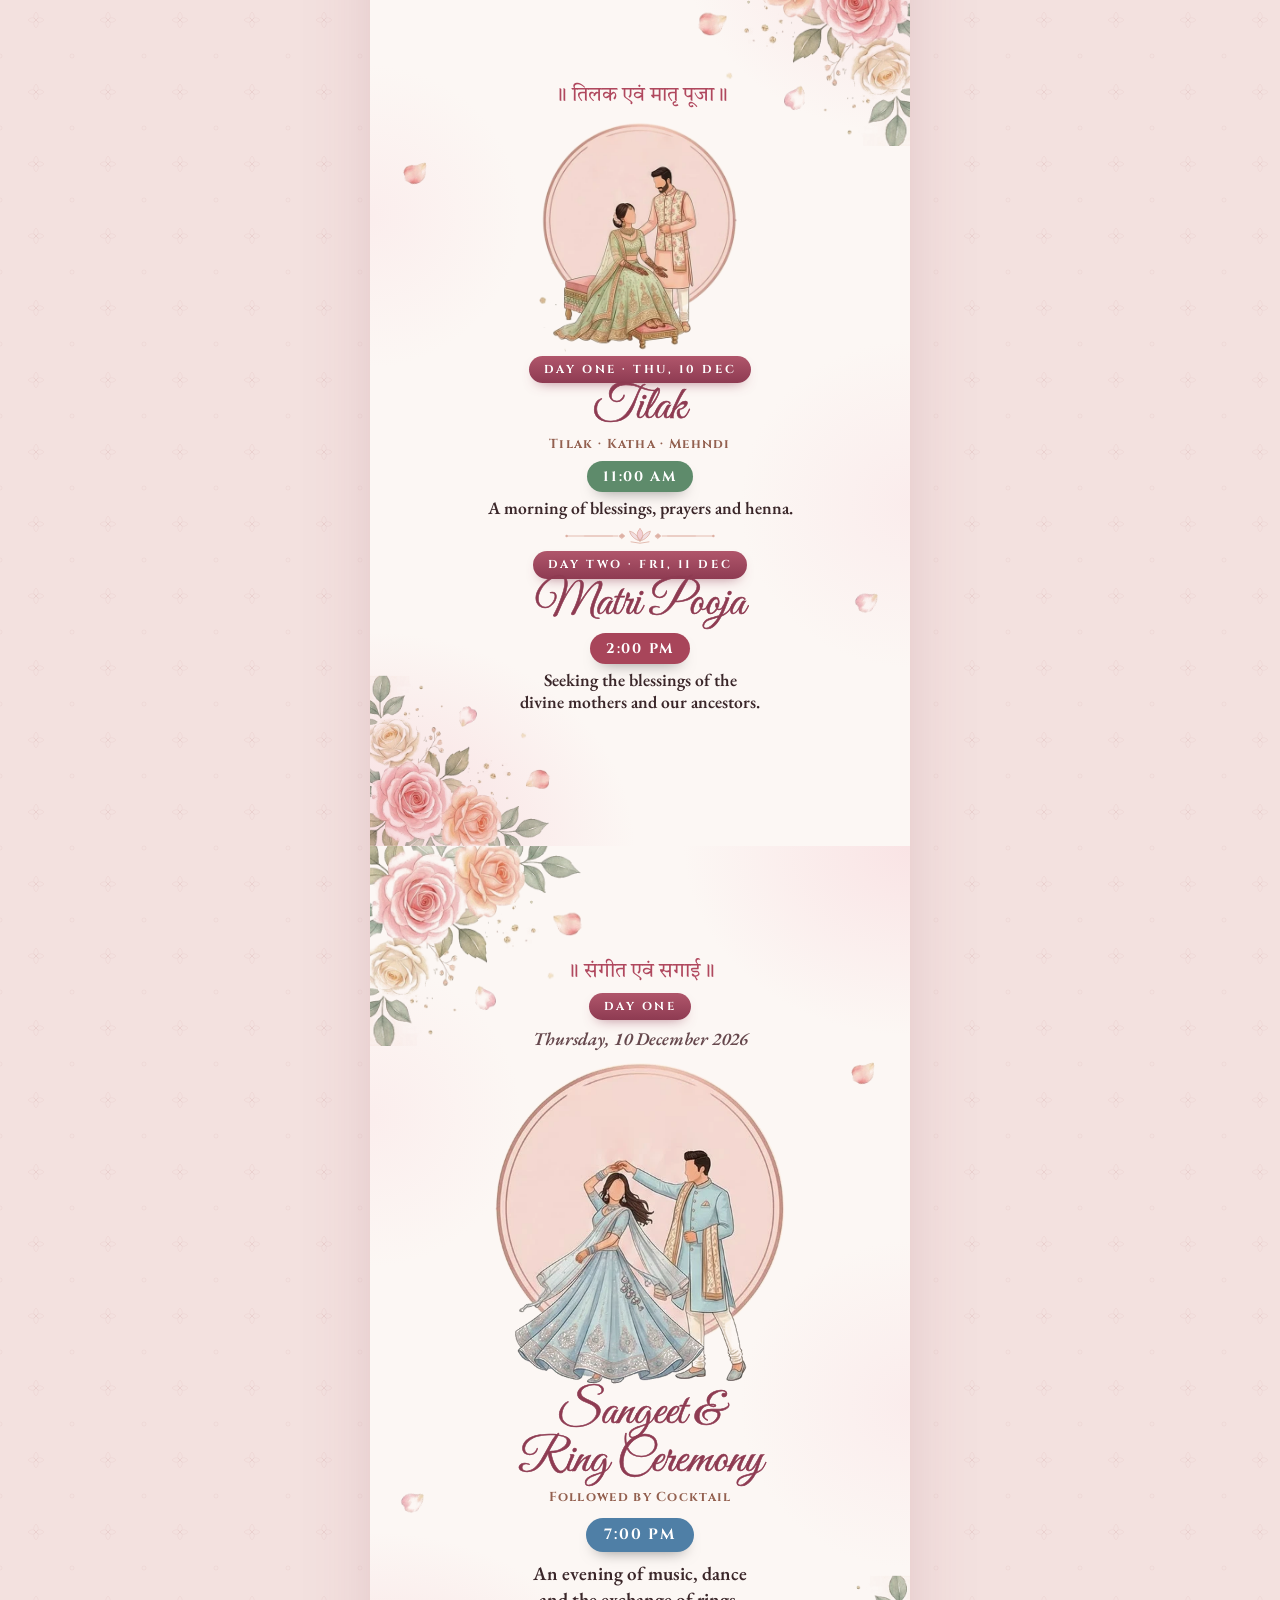
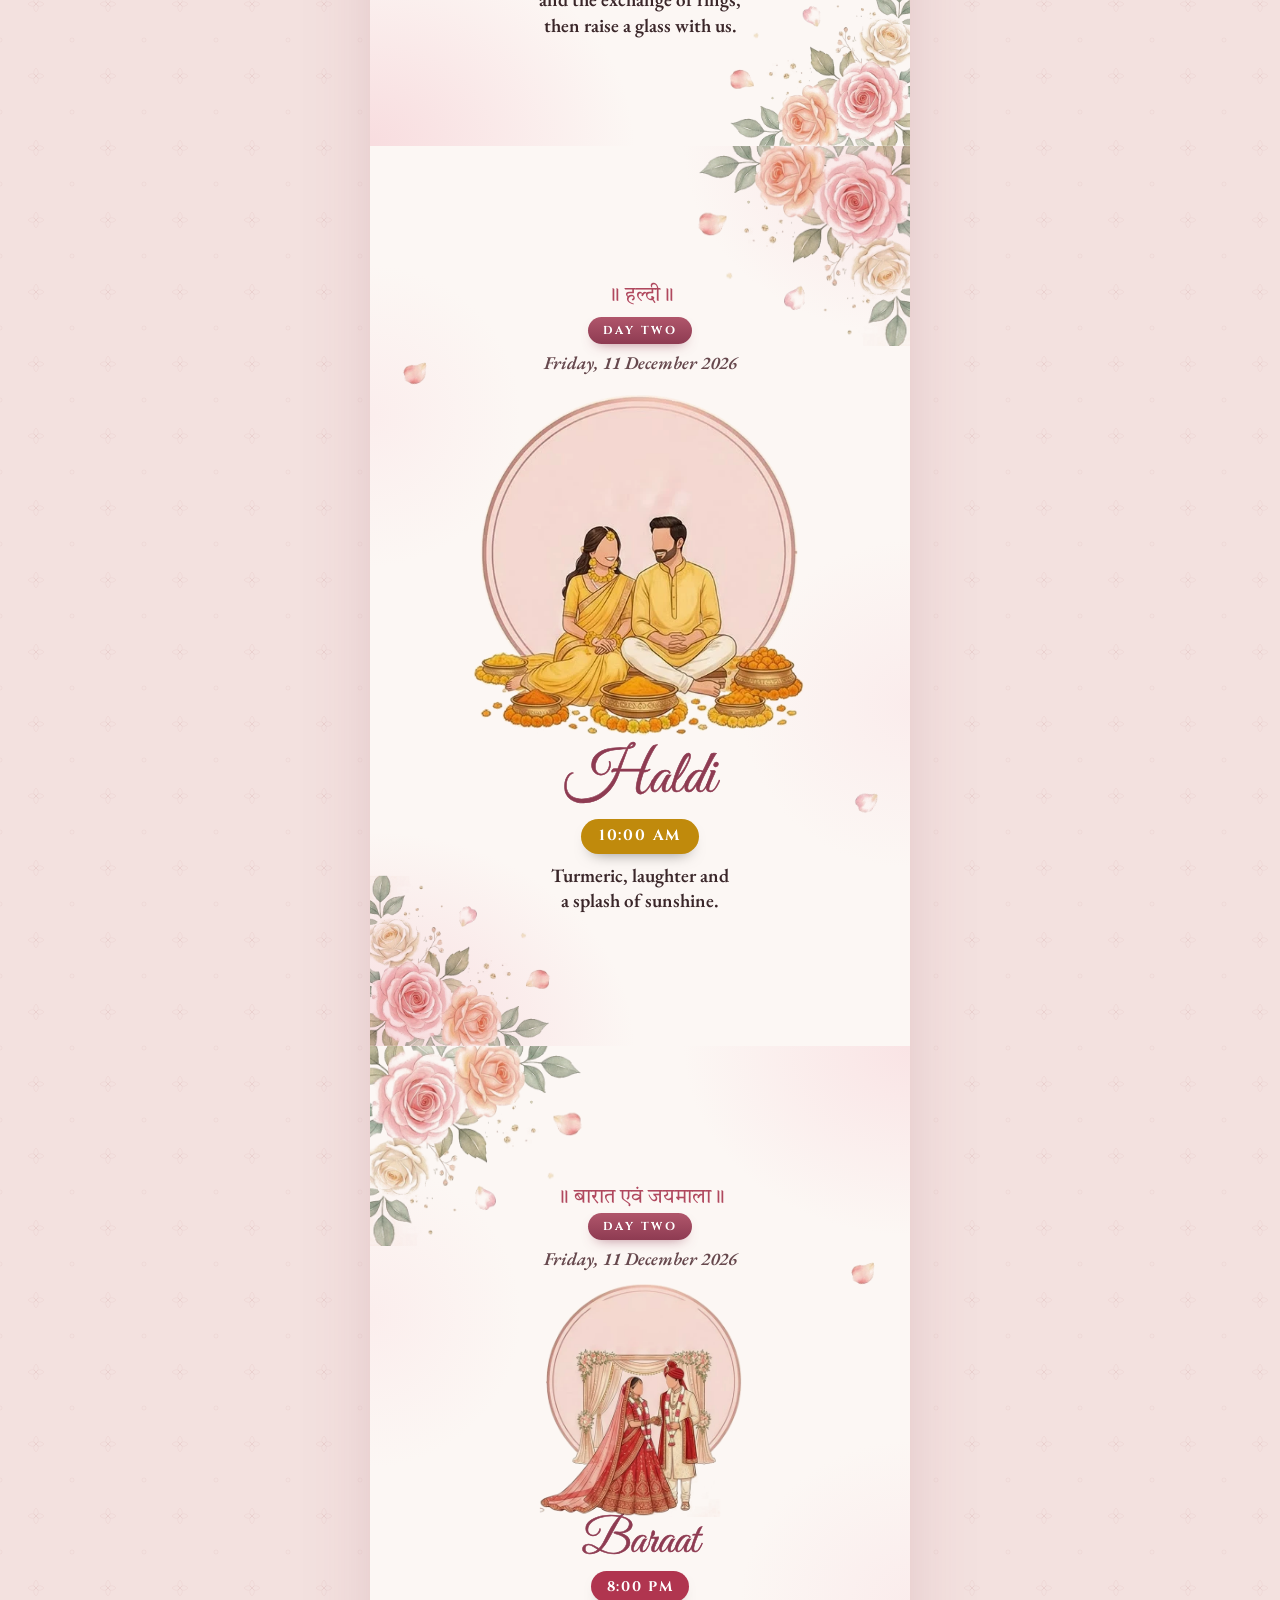
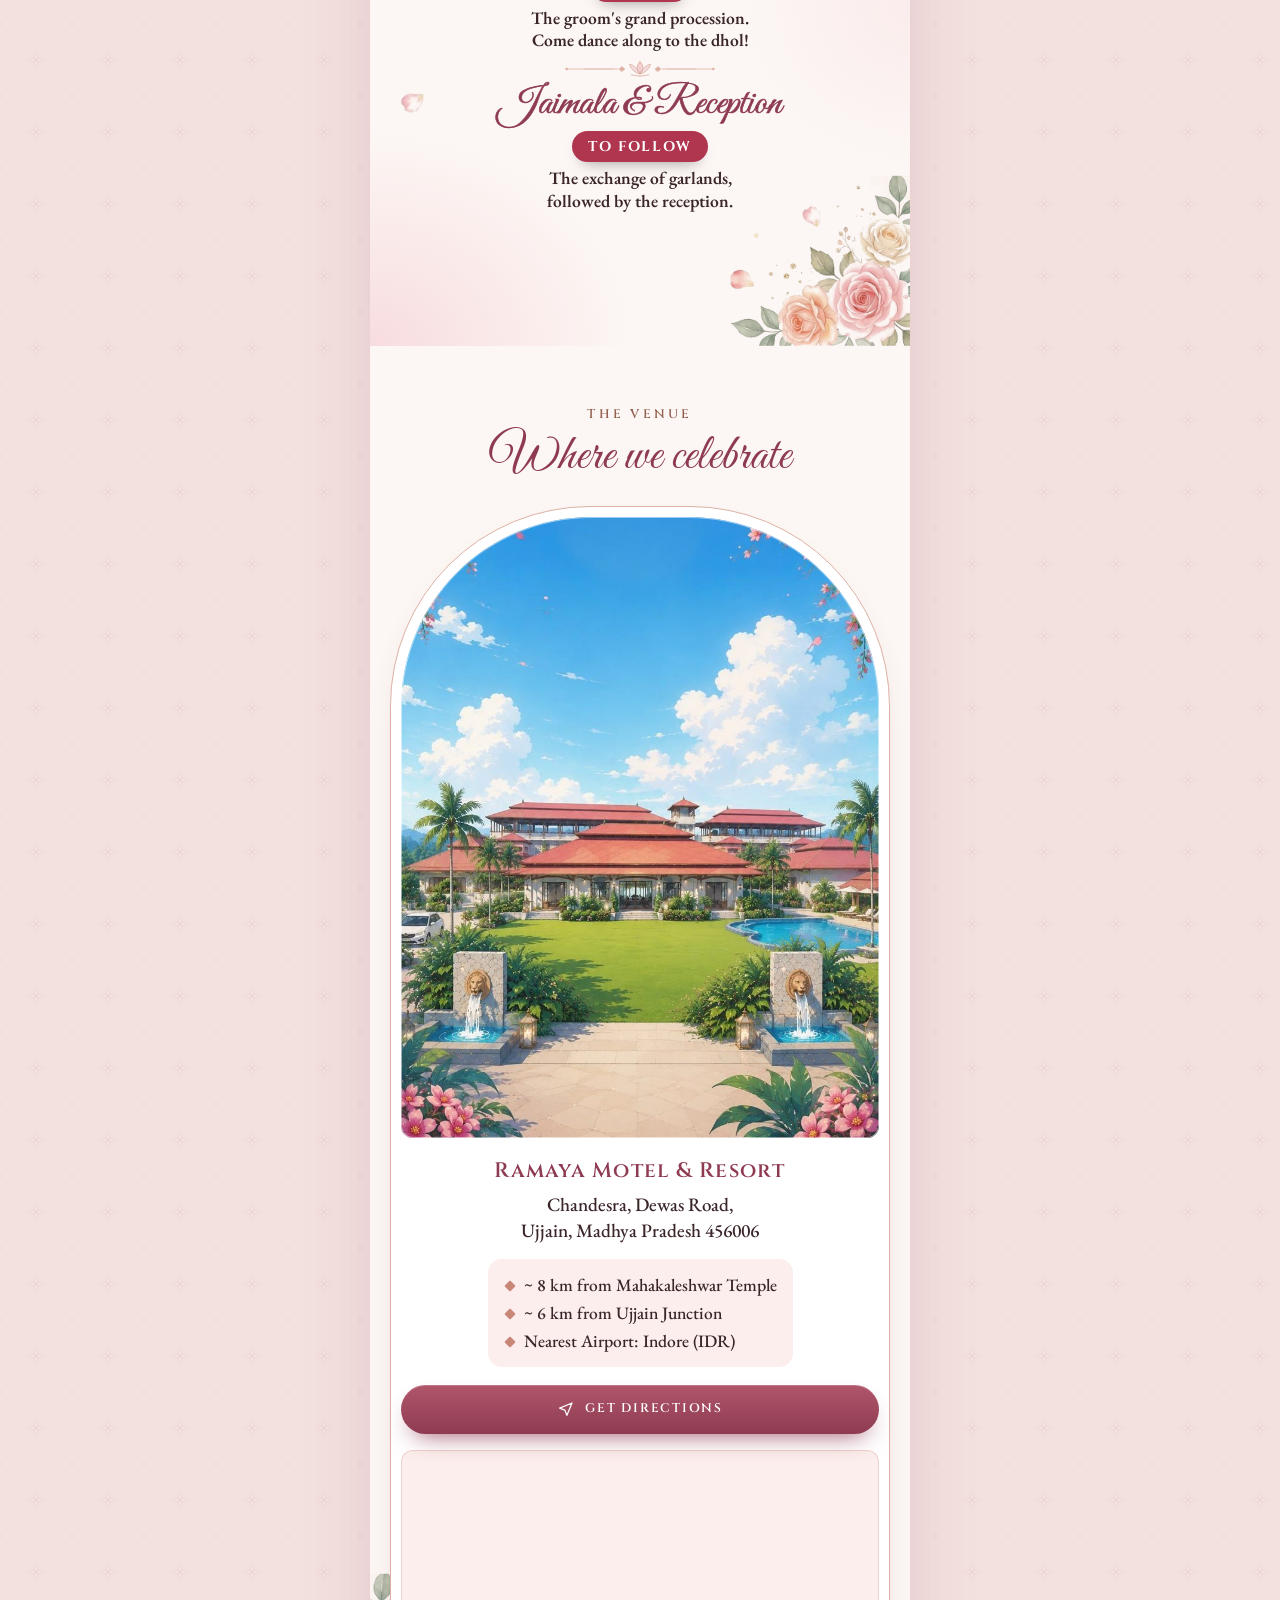
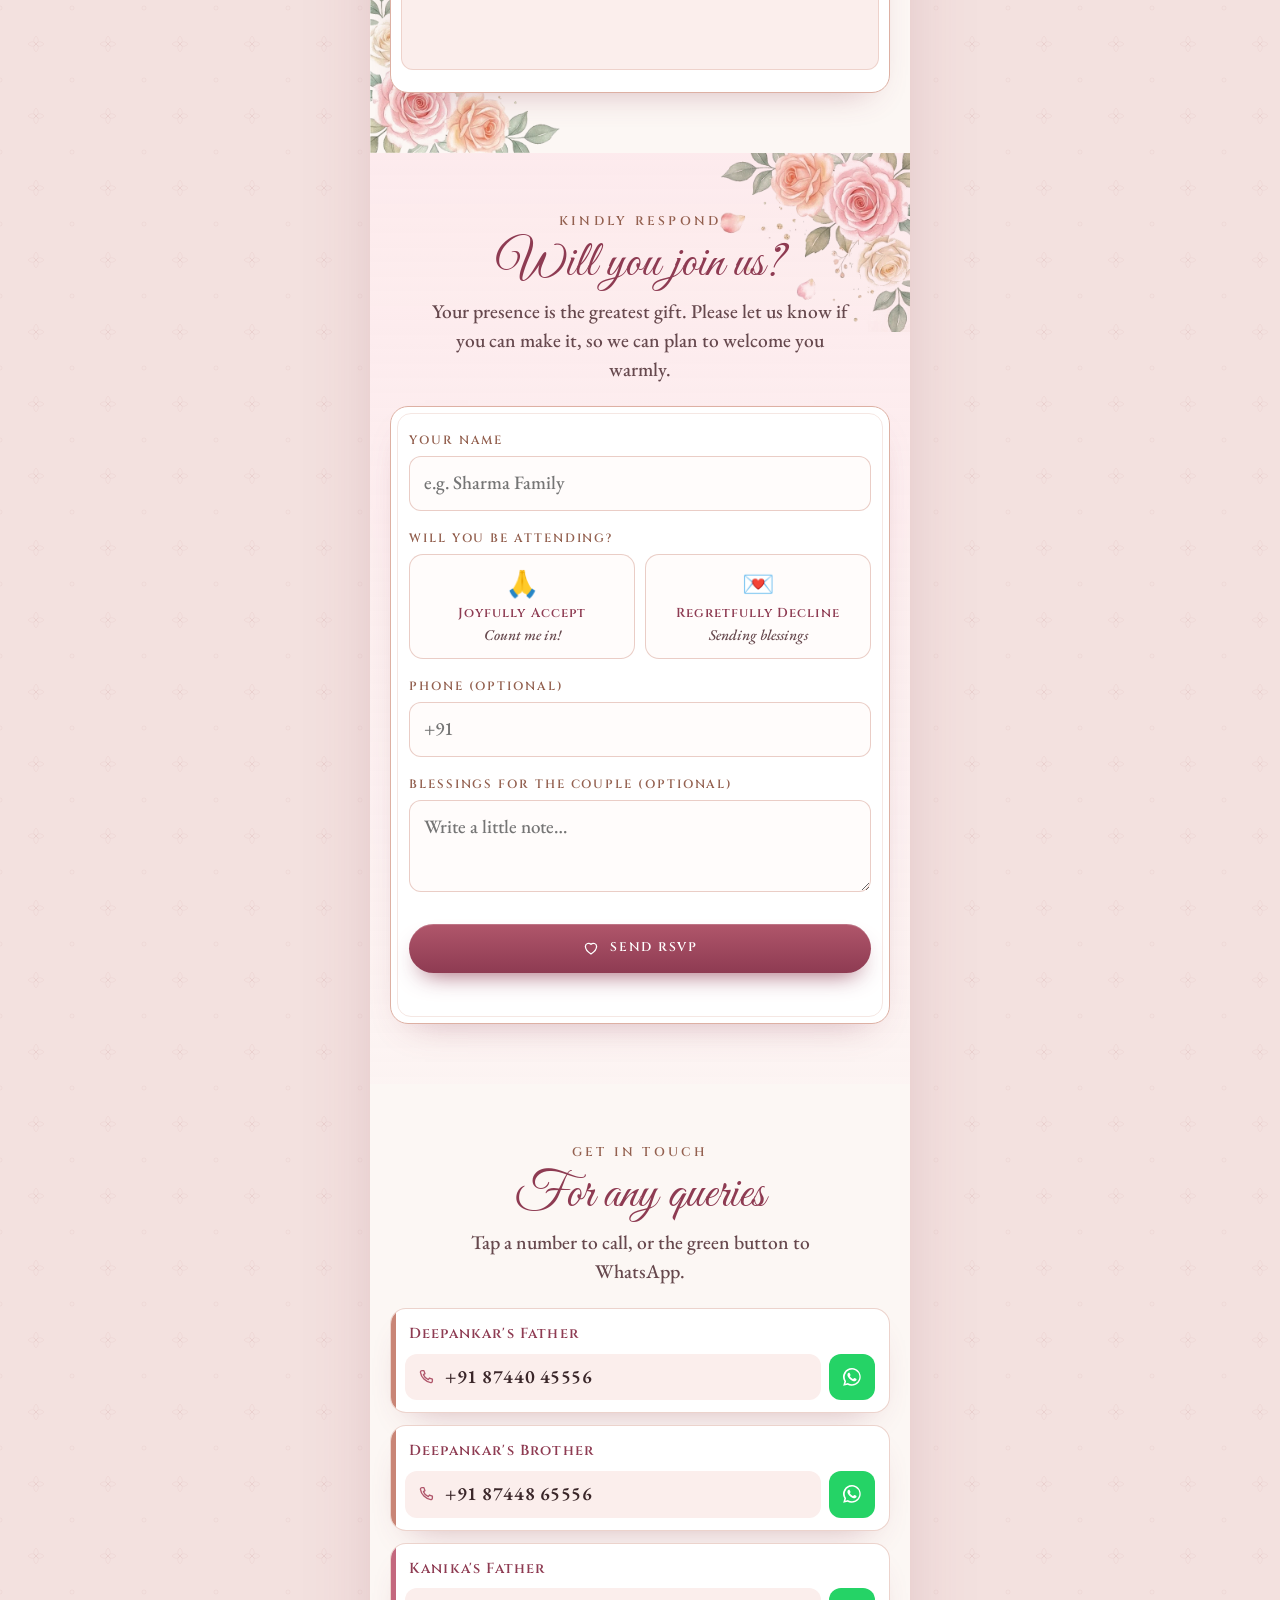
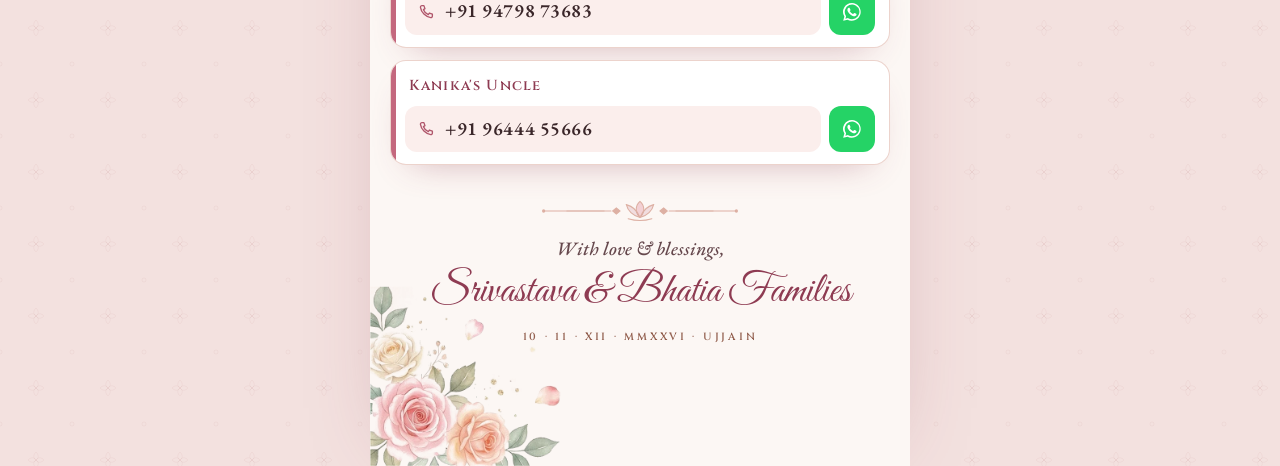
==== commit f6948c88: "new changes yo" ====
--- a/groom/index.html
+++ b/groom/index.html
@@ -5,7 +5,7 @@
   <meta name="viewport" content="width=device-width, initial-scale=1, viewport-fit=cover" />
   <title>Deepankar &amp; Kanika · Wedding Invitation · 10–11 December 2026</title>
   <meta name="description" content="With joy in our hearts, we invite you to celebrate the wedding of Deepankar &amp; Kanika · 10–11 December 2026 · Ramaya Resort, Ujjain." />
-  <meta name="theme-color" content="#8c1230" />
+  <meta name="theme-color" content="#a85a6a" />
 
   <!-- Link preview (WhatsApp / iMessage / Telegram) -->
   <meta property="og:type" content="website" />
@@ -17,14 +17,14 @@
   <meta property="og:url" content="https://deepanks.github.io/kanika-deepankar/groom/" />
   <meta name="twitter:card" content="summary_large_image" />
 
-  <link rel="icon" href="data:image/svg+xml,%3Csvg xmlns='http://www.w3.org/2000/svg' viewBox='0 0 64 64'%3E%3Ccircle cx='32' cy='32' r='30' fill='%238c1230'/%3E%3Ccircle cx='32' cy='32' r='25' fill='none' stroke='%23f0c35e' stroke-dasharray='3 3'/%3E%3Ctext x='32' y='41' font-family='Georgia' font-size='24' text-anchor='middle' fill='%23ffe7a8'%3ED%26amp;K%3C/text%3E%3C/svg%3E" />
+  <link rel="icon" href="data:image/svg+xml,%3Csvg xmlns='http://www.w3.org/2000/svg' viewBox='0 0 64 64'%3E%3Ccircle cx='32' cy='32' r='30' fill='%23a85a6a'/%3E%3Ccircle cx='32' cy='32' r='25' fill='none' stroke='%23fbe3dc' stroke-dasharray='3 3'/%3E%3Ctext x='32' y='41' font-family='Georgia' font-size='24' text-anchor='middle' fill='%23fff3ef'%3ED%26amp;K%3C/text%3E%3C/svg%3E" />
   <link rel="preconnect" href="https://fonts.googleapis.com" />
   <link rel="preconnect" href="https://fonts.gstatic.com" crossorigin />
-  <link href="https://fonts.googleapis.com/css2?family=Cinzel:wght@400;500;600&family=Cormorant+Garamond:ital,wght@0,500;0,600;0,700;1,500;1,600&family=Great+Vibes&family=Tiro+Devanagari+Hindi&display=swap" rel="stylesheet" />
-  <link rel="stylesheet" href="../styles.css?v=202610311427" />
+  <link href="https://fonts.googleapis.com/css2?family=Cinzel:wght@500;600;700&family=EB+Garamond:ital,wght@0,500;0,600;0,700;1,500;1,600&family=Great+Vibes&family=Tiro+Devanagari+Hindi&display=swap" rel="stylesheet" />
+  <link rel="stylesheet" href="../styles.css?v=202611011423" />
   <noscript><style>.gate{display:none}.reveal{opacity:1;transform:none}body.locked{overflow:auto;height:auto}</style></noscript>
 </head>
-<body class="locked" data-side="groom">
+<body class="locked" data-side="groom" data-base="../">
 
 <!-- ============ SVG SPRITE ============ -->
 <svg width="0" height="0" style="position:absolute" aria-hidden="true">
@@ -34,8 +34,8 @@
         <path d="M4 13H78M142 13H216" />
         <path d="M30 13H70M150 13H190" stroke-width="2.4" opacity=".35" />
         <path d="M80 13l4-3.4 4 3.4-4 3.4zM132 13l4-3.4 4 3.4-4 3.4z" fill="currentColor" />
-        <path d="M110 2.5c5.5 5 5.5 12 0 17.5-5.5-5.5-5.5-12.5 0-17.5z" fill="#f28a1a" fill-opacity=".35" />
-        <path d="M110 20c-8-1.6-13.6-7.6-15-14 6.4 1.6 12 6.6 15 14zM110 20c8-1.6 13.6-7.6 15-14-6.4 1.6-12 6.6-15 14z" fill="#d6336c" fill-opacity=".15" />
+        <path d="M110 2.5c5.5 5 5.5 12 0 17.5-5.5-5.5-5.5-12.5 0-17.5z" fill="#e8a0ae" fill-opacity=".45" />
+        <path d="M110 20c-8-1.6-13.6-7.6-15-14 6.4 1.6 12 6.6 15 14zM110 20c8-1.6 13.6-7.6 15-14-6.4 1.6-12 6.6-15 14z" fill="#c4687e" fill-opacity=".18" />
         <path d="M97 21.5q13 4 26 0" />
       </g>
       <circle cx="4" cy="13" r="1.8" fill="currentColor" /><circle cx="216" cy="13" r="1.8" fill="currentColor" />
@@ -76,12 +76,12 @@
     <div class="arch reveal">
       <div class="arch-cap">
         <svg class="cap" viewBox="0 0 340 130" aria-hidden="true">
-          <path d="M.8 131V104C.8 72 42 54 92 42 132 32 158 22 170 3 182 22 208 32 248 42 298 54 339.2 72 339.2 104V131z" fill="#fffdf8" stroke="#dcae55" stroke-width="1.6" vector-effect="non-scaling-stroke" />
-          <path d="M11.9 131V108C11.9 82 50 66 96 55 134 46 158 38 170 21 182 38 206 46 244 55 290 66 328.1 82 328.1 108V131" fill="none" stroke="#dcae55" stroke-opacity=".7" stroke-width="1" vector-effect="non-scaling-stroke" />
-          <path d="M150 30q20-9 40 0" fill="none" stroke="#f28a1a" stroke-opacity=".5" stroke-width="1" vector-effect="non-scaling-stroke" />
+          <path d="M.8 131V104C.8 72 42 54 92 42 132 32 158 22 170 3 182 22 208 32 248 42 298 54 339.2 72 339.2 104V131z" fill="#fffcfb" stroke="#ddb0a3" stroke-width="1.6" vector-effect="non-scaling-stroke" />
+          <path d="M11.9 131V108C11.9 82 50 66 96 55 134 46 158 38 170 21 182 38 206 46 244 55 290 66 328.1 82 328.1 108V131" fill="none" stroke="#ddb0a3" stroke-opacity=".7" stroke-width="1" vector-effect="non-scaling-stroke" />
+          <path d="M150 30q20-9 40 0" fill="none" stroke="#c98576" stroke-opacity=".5" stroke-width="1" vector-effect="non-scaling-stroke" />
         </svg>
         <svg class="finial" viewBox="0 0 34 44" aria-hidden="true">
-          <g fill="#f0c35e" stroke="#9c6b12" stroke-width="1"><path d="M17 1c2 4 2 6 0 8-2-2-2-4 0-8z" fill="#f28a1a" /><circle cx="17" cy="14" r="4" /><path d="M9 26q8-12 16 0z" /><path d="M6 30h22l-3 4H9z" /><path d="M11 34h12v10H11z" fill="#fff0c2" /></g>
+          <g fill="#f3cfc4" stroke="#b07a6c" stroke-width="1"><path d="M17 1c2 4 2 6 0 8-2-2-2-4 0-8z" fill="#e8a0ae" /><circle cx="17" cy="14" r="4" /><path d="M9 26q8-12 16 0z" /><path d="M6 30h22l-3 4H9z" /><path d="M11 34h12v10H11z" fill="#fff3ef" /></g>
         </svg>
         <div class="cap-text">
           <p>॥ श्री गणेशाय नमः ॥</p>
@@ -125,6 +125,10 @@
         <div class="tile"><b data-cd="s">--</b><span>Secs</span></div>
       </div>
     </div>
+    <div class="reveal dl-block">
+      <p class="dl-note">Keep a copy of the invitation</p>
+      <a class="btn btn-gold" href="../assets/Deepankar-Kanika-Wedding-Invitation.pdf" download><svg><use href="#u-down" /></svg> Download PDF</a>
+    </div>
   </section>
 
   <!-- ============ FUNCTIONS — one full page each, rendered by app.js ============ -->
@@ -161,7 +165,7 @@
     </div>
 
     <div class="print-only rsvp-print">
-      <div class="qr"><img src="https://api.qrserver.com/v1/create-qr-code/?size=480x480&amp;margin=0&amp;color=8c1230&amp;bgcolor=ffffff&amp;data=https%3A%2F%2Fdeepanks.github.io%2Fkanika-deepankar%2Fgroom%2F" alt="" /></div>
+      <div class="qr"><img src="https://api.qrserver.com/v1/create-qr-code/?size=480x480&amp;margin=0&amp;color=8e3b52&amp;bgcolor=ffffff&amp;data=https%3A%2F%2Fdeepanks.github.io%2Fkanika-deepankar%2Fgroom%2F" alt="" /></div>
       <p>Scan the code or tap the link to RSVP online</p>
       <a href="https://deepanks.github.io/kanika-deepankar/groom/">deepanks.github.io/kanika-deepankar/groom</a>
     </div>
@@ -248,8 +252,9 @@
   <a href="#venue" data-nav="venue"><svg><use href="#u-pin" /></svg>Venue</a>
   <a href="#rsvp" data-nav="rsvp"><svg><use href="#u-heart" /></svg>RSVP</a>
   <a href="#contact" data-nav="contact"><svg><use href="#u-phone" /></svg>Contact</a>
+  <a href="../assets/Deepankar-Kanika-Wedding-Invitation.pdf" download><svg><use href="#u-down" /></svg>PDF</a>
 </nav>
 
-<script src="../app.js?v=202610311427"></script>
+<script src="../app.js?v=202611011423"></script>
 </body>
 </html>
--- a/styles.css
+++ b/styles.css
@@ -1,32 +1,32 @@
 /* ============================================================
    Kanika & Deepankar — Wedding Invitation
-   Palette: bright ivory · ruby · marigold · rani pink · emerald · gold
+   Palette: blush ivory · deep rose · rose gold · sage (matches the watercolour illustrations)
    ============================================================ */
 :root {
-  --ivory: #fffaf1;
-  --paper: #fff2df;
-  --blush: #fdeef0;
-  --cream: #fffdf8;
-  --maroon: #8c1230;
-  --maroon-2: #b3193f;
-  --rani: #d6336c;
-  --sindoor: #c62828;
-  --marigold: #f28a1a;
-  --saffron: #ffb81c;
-  --gold: #9c6b12;      /* text-safe gold */
-  --gold-2: #dcae55;    /* lines */
-  --gold-3: #f8e2a8;
-  --leaf: #0f6b45;
-  --ink: #2a1810;
-  --muted: #5b4234;
+  --ivory: #fcf7f4;
+  --paper: #fbeeec;
+  --blush: #f9e4e6;
+  --cream: #fffcfb;
+  --maroon: #8e3b52;
+  --maroon-2: #b0566b;
+  --rani: #c4687e;
+  --sindoor: #b0485e;
+  --marigold: #c98576;
+  --saffron: #e9b8a6;
+  --gold: #93604f;      /* text-safe rose gold */
+  --gold-2: #ddb0a3;    /* lines */
+  --gold-3: #fbe3dc;
+  --leaf: #8e3b52;
+  --ink: #3a2629;
+  --muted: #66484d;
 
   --f-script: "Great Vibes", "Pinyon Script", cursive;
   --f-display: "Cinzel", "Trajan Pro", serif;
-  --f-serif: "Cormorant Garamond", Georgia, serif;
+  --f-serif: "EB Garamond", Georgia, serif;
   --f-deva: "Tiro Devanagari Hindi", "Noto Serif Devanagari", serif;
 
   --radius: 18px;
-  --shadow: 0 16px 36px -22px rgba(140, 18, 48, .45);
+  --shadow: 0 16px 36px -22px rgba(142, 59, 82, .45);
   --vh: 1vh;   /* 1% of the screen height; fixed px when rendering the PDF */
 }
 
@@ -39,7 +39,7 @@
   font-weight: 500;
   color: var(--ink);
   background-color: var(--ivory);
-  background-image: url("data:image/svg+xml,%3Csvg xmlns='http://www.w3.org/2000/svg' width='72' height='72' viewBox='0 0 72 72'%3E%3Cg fill='none' stroke='%23d99a2b' stroke-opacity='.16' stroke-width='.8'%3E%3Cpath d='M36 28c3 3 3 6 0 8-3-2-3-5 0-8zM36 44c3-3 3-6 0-8-3 2-3 5 0 8zM28 36c3-3 6-3 8 0-2 3-5 3-8 0zM44 36c-3-3-6-3-8 0 2 3 5 3 8 0z'/%3E%3Ccircle cx='0' cy='0' r='2'/%3E%3Ccircle cx='72' cy='0' r='2'/%3E%3Ccircle cx='0' cy='72' r='2'/%3E%3Ccircle cx='72' cy='72' r='2'/%3E%3C/g%3E%3C/svg%3E");
+  background-image: url("data:image/svg+xml,%3Csvg xmlns='http://www.w3.org/2000/svg' width='72' height='72' viewBox='0 0 72 72'%3E%3Cg fill='none' stroke='%23d3a0a0' stroke-opacity='.16' stroke-width='.8'%3E%3Cpath d='M36 28c3 3 3 6 0 8-3-2-3-5 0-8zM36 44c3-3 3-6 0-8-3 2-3 5 0 8zM28 36c3-3 6-3 8 0-2 3-5 3-8 0zM44 36c-3-3-6-3-8 0 2 3 5 3 8 0z'/%3E%3Ccircle cx='0' cy='0' r='2'/%3E%3Ccircle cx='72' cy='0' r='2'/%3E%3Ccircle cx='0' cy='72' r='2'/%3E%3Ccircle cx='72' cy='72' r='2'/%3E%3C/g%3E%3C/svg%3E");
   font-size: 19px;
   line-height: 1.5;
   overflow-x: hidden;
@@ -59,24 +59,24 @@
 .door {
   position: absolute; top: 0; bottom: 0; width: 50.2%;
   background:
-    radial-gradient(120% 70% at 50% 0%, rgba(255, 214, 150, .2), transparent 60%),
-    linear-gradient(160deg, #b51d3a, #8c1230 55%, #6d0c24);
+    radial-gradient(120% 70% at 50% 0%, rgba(255, 232, 228, .3), transparent 60%),
+    linear-gradient(160deg, #d4949c, #b06a77 55%, #8e4b5a);
   transition: transform 1.5s cubic-bezier(.7, 0, .25, 1), filter 1.5s;
   overflow: hidden; will-change: transform;
 }
 .door::before {
   content: ""; position: absolute; inset: 0;
-  background-image: url("data:image/svg+xml,%3Csvg xmlns='http://www.w3.org/2000/svg' width='64' height='64' viewBox='0 0 64 64'%3E%3Cg fill='none' stroke='%23f3cf7a' stroke-opacity='.26' stroke-width='.9'%3E%3Ccircle cx='32' cy='32' r='14'/%3E%3Cpath d='M32 14c5 6 5 12 0 18-5-6-5-12 0-18zM32 50c5-6 5-12 0-18-5 6-5 12 0 18zM14 32c6-5 12-5 18 0-6 5-12 5-18 0zM50 32c-6-5-12-5-18 0 6 5 12 5 18 0z'/%3E%3Cpath d='M0 0l10 10M64 0L54 10M0 64l10-10M64 64L54 54'/%3E%3C/g%3E%3C/svg%3E");
+  background-image: url("data:image/svg+xml,%3Csvg xmlns='http://www.w3.org/2000/svg' width='64' height='64' viewBox='0 0 64 64'%3E%3Cg fill='none' stroke='%23fde8e2' stroke-opacity='.26' stroke-width='.9'%3E%3Ccircle cx='32' cy='32' r='14'/%3E%3Cpath d='M32 14c5 6 5 12 0 18-5-6-5-12 0-18zM32 50c5-6 5-12 0-18-5 6-5 12 0 18zM14 32c6-5 12-5 18 0-6 5-12 5-18 0zM50 32c-6-5-12-5-18 0 6 5 12 5 18 0z'/%3E%3Cpath d='M0 0l10 10M64 0L54 10M0 64l10-10M64 64L54 54'/%3E%3C/g%3E%3C/svg%3E");
 }
 .door::after {
   content: ""; position: absolute; inset: 22px 16px;
-  border: 1.5px solid rgba(243, 207, 122, .8);
-  outline: 1px solid rgba(243, 207, 122, .4); outline-offset: 6px;
+  border: 1.5px solid rgba(253, 232, 226, .8);
+  outline: 1px solid rgba(253, 232, 226, .4); outline-offset: 6px;
   border-radius: 120px 120px 6px 6px;
 }
 .door.left { left: 0; transform-origin: left center; box-shadow: inset -10px 0 24px -12px rgba(0, 0, 0, .5); }
 .door.right { right: 0; transform-origin: right center; box-shadow: inset 10px 0 24px -12px rgba(0, 0, 0, .5); }
-.door .knob { position: absolute; top: 86%; width: 14px; height: 14px; border-radius: 50%; background: radial-gradient(circle at 35% 35%, #fff3c7, #d9a93f 55%, #7c5a17); box-shadow: 0 2px 6px rgba(0, 0, 0, .5); }
+.door .knob { position: absolute; top: 86%; width: 14px; height: 14px; border-radius: 50%; background: radial-gradient(circle at 35% 35%, #fff6f2, #e6b3a6 55%, #9a6052); box-shadow: 0 2px 6px rgba(0, 0, 0, .5); }
 .door.left .knob { right: 14px; } .door.right .knob { left: 14px; }
 .gate.open .door.left { transform: rotateY(-105deg); filter: brightness(.7); }
 .gate.open .door.right { transform: rotateY(105deg); filter: brightness(.7); }
@@ -84,25 +84,25 @@
 .gate.open .gate-toran { opacity: 0; }
 .gate-content { position: relative; z-index: 4; text-align: center; color: var(--gold-3); padding: 0 28px; transition: opacity .5s, transform .6s; display: flex; flex-direction: column; align-items: center; }
 .gate.open .gate-content { opacity: 0; transform: scale(.9); }
-.gate-content .deva { font-family: var(--f-deva); font-size: 18px; color: #fbe3a6; }
-.gate-guest { margin-top: 24px; font-style: italic; font-size: 20px; color: #fff1d6; min-height: 1.5em; }
-.gate-guest strong { font-style: normal; font-family: var(--f-display); font-weight: 600; letter-spacing: .06em; font-size: 19px; display: block; color: #ffe7a8; }
+.gate-content .deva { font-family: var(--f-deva); font-size: 18px; color: #fff0ea; }
+.gate-guest { margin-top: 24px; font-style: italic; font-size: 20px; color: #fff4f0; min-height: 1.5em; }
+.gate-guest strong { font-style: normal; font-family: var(--f-display); font-weight: 600; letter-spacing: .06em; font-size: 19px; display: block; color: #fff0ea; }
 .seal {
   margin: 22px auto 10px; width: 132px; height: 132px; border-radius: 50%; display: grid; place-items: center; position: relative;
-  background: radial-gradient(circle at 38% 32%, #e04a52, #b01c34 55%, #7a0e22);
+  background: radial-gradient(circle at 38% 32%, #e8a3ad, #c27484 55%, #95515f);
   box-shadow: 0 10px 30px rgba(0, 0, 0, .4), inset 0 -6px 14px rgba(0, 0, 0, .3), inset 0 6px 12px rgba(255, 255, 255, .15);
 }
-.seal::before { content: ""; position: absolute; inset: 9px; border-radius: 50%; border: 1.5px dashed rgba(255, 231, 168, .65); }
-.seal span { font-family: var(--f-script); font-size: 46px; color: #ffe7a8; line-height: 1; text-shadow: 0 1px 0 rgba(0, 0, 0, .35); }
-.gate-names { font-family: var(--f-display); font-weight: 500; letter-spacing: .28em; font-size: 14px; margin-top: 10px; color: #fbe3a6; }
+.seal::before { content: ""; position: absolute; inset: 9px; border-radius: 50%; border: 1.5px dashed rgba(255, 240, 234, .65); }
+.seal span { font-family: var(--f-script); font-size: 46px; color: #fff0ea; line-height: 1; text-shadow: 0 1px 0 rgba(0, 0, 0, .35); }
+.gate-names { font-family: var(--f-display); font-weight: 500; letter-spacing: .28em; font-size: 14px; margin-top: 10px; color: #fff0ea; }
 .open-btn {
   margin-top: 28px; padding: 15px 32px; border-radius: 999px;
   font-family: var(--f-display); font-weight: 600; letter-spacing: .2em; font-size: 13px; text-transform: uppercase;
-  color: var(--maroon); background: linear-gradient(180deg, #fff0c2, #f0c35e);
+  color: var(--maroon); background: linear-gradient(180deg, #fffaf7, #f6d3cb);
   box-shadow: 0 10px 24px -8px rgba(0, 0, 0, .55), inset 0 1px 0 rgba(255, 255, 255, .7);
   animation: pulse 2.4s ease-in-out infinite;
 }
-@keyframes pulse { 0%, 100% { box-shadow: 0 10px 24px -8px rgba(0, 0, 0, .55), 0 0 0 0 rgba(255, 231, 168, .5); } 50% { box-shadow: 0 10px 24px -8px rgba(0, 0, 0, .55), 0 0 0 14px rgba(255, 231, 168, 0); } }
+@keyframes pulse { 0%, 100% { box-shadow: 0 10px 24px -8px rgba(0, 0, 0, .55), 0 0 0 0 rgba(255, 240, 234, .5); } 50% { box-shadow: 0 10px 24px -8px rgba(0, 0, 0, .55), 0 0 0 14px rgba(255, 240, 234, 0); } }
 
 /* ---------------- TORAN ---------------- */
 .toran { display: block; width: 100%; height: auto; pointer-events: none; }
@@ -121,7 +121,7 @@
 /* ---------------- HERO ---------------- */
 .hero { padding: 0 0 10px; min-height: calc(100 * var(--vh)); display: flex; flex-direction: column; }
 .hero-toran { position: relative; z-index: 2; }
-.arch { position: relative; margin: -52px 14px 0; flex: 1; display: flex; flex-direction: column; filter: drop-shadow(0 18px 26px rgba(140, 18, 48, .14)); }
+.arch { position: relative; margin: -52px 14px 0; flex: 1; display: flex; flex-direction: column; filter: drop-shadow(0 18px 26px rgba(142, 59, 82, .14)); }
 .arch-cap { position: relative; margin-bottom: -1px; }
 .arch-cap > svg.cap { display: block; width: 100%; height: auto; }
 .finial { position: absolute; z-index: 1; left: 50%; top: -30px; transform: translateX(-50%); width: 30px; height: 40px; }
@@ -133,7 +133,7 @@
   background: var(--cream);
   border: 1.6px solid var(--gold-2); border-top: 0; border-radius: 0 0 6px 6px;
 }
-.arch-body::before { content: ""; position: absolute; left: 3.5%; right: 3.5%; top: 0; bottom: 9px; border: 1px solid rgba(220, 174, 85, .7); border-top: 0; pointer-events: none; }
+.arch-body::before { content: ""; position: absolute; left: 3.5%; right: 3.5%; top: 0; bottom: 9px; border: 1px solid rgba(221, 176, 163, .7); border-top: 0; pointer-events: none; }
 .arch-body > * { position: relative; }
 .arch .with { font-family: var(--f-display); font-weight: 600; font-size: clamp(10.5px, calc(1.6 * var(--vh)), 12.5px); letter-spacing: .2em; text-transform: uppercase; color: var(--gold); }
 .arch .invite { font-style: italic; font-size: clamp(16px, calc(2.5 * var(--vh)), 19px); color: var(--muted); margin-top: 2px; line-height: 1.3; }
@@ -149,11 +149,11 @@
 .hero-venue { margin-top: 4px; font-family: var(--f-display); font-weight: 500; font-size: clamp(11.5px, calc(1.75 * var(--vh)), 13.5px); letter-spacing: .2em; text-transform: uppercase; color: var(--ink); }
 
 .scroll-cue { display: flex; flex-direction: column; align-items: center; gap: 5px; margin: clamp(8px, calc(1.6 * var(--vh)), 16px) auto 0; text-decoration: none; color: var(--maroon); font-family: var(--f-display); font-weight: 600; font-size: 11.5px; letter-spacing: .22em; text-transform: uppercase; transition: opacity .4s; -webkit-tap-highlight-color: transparent; }
-.scroll-cue .ring { width: 42px; height: 42px; border-radius: 50%; display: grid; place-items: center; color: #fff; background: linear-gradient(180deg, var(--maroon-2), var(--maroon)); box-shadow: 0 8px 18px -6px rgba(140, 18, 48, .7); animation: ring 2s ease-out infinite; }
+.scroll-cue .ring { width: 42px; height: 42px; border-radius: 50%; display: grid; place-items: center; color: #fff; background: linear-gradient(180deg, var(--maroon-2), var(--maroon)); box-shadow: 0 8px 18px -6px rgba(142, 59, 82, .7); animation: ring 2s ease-out infinite; }
 .scroll-cue .ring svg { width: 22px; height: 22px; animation: bob 1.4s ease-in-out infinite; }
 .scroll-cue.gone { opacity: 0; pointer-events: none; }
 @keyframes bob { 0%, 100% { transform: translateY(-2px); } 50% { transform: translateY(4px); } }
-@keyframes ring { 0% { box-shadow: 0 8px 18px -6px rgba(140, 18, 48, .7), 0 0 0 0 rgba(179, 25, 63, .45); } 80%, 100% { box-shadow: 0 8px 18px -6px rgba(140, 18, 48, .7), 0 0 0 16px rgba(179, 25, 63, 0); } }
+@keyframes ring { 0% { box-shadow: 0 8px 18px -6px rgba(142, 59, 82, .7), 0 0 0 0 rgba(176, 86, 107, .45); } 80%, 100% { box-shadow: 0 8px 18px -6px rgba(142, 59, 82, .7), 0 0 0 16px rgba(176, 86, 107, 0); } }
 
 /* ---------------- BLESSING ---------------- */
 .shloka { font-family: var(--f-deva); font-size: 19px; line-height: 1.9; color: var(--maroon); }
@@ -163,7 +163,7 @@
 /* ---------------- COUNTDOWN ---------------- */
 .countdown { display: grid; grid-template-columns: repeat(4, 1fr); gap: 10px; margin: 18px auto 0; max-width: 400px; }
 .tile { background: #fff; border: 1.5px solid var(--gold-2); border-radius: 14px 14px 40px 40px / 14px 14px 22px 22px; padding: 14px 4px 12px; box-shadow: var(--shadow); position: relative; }
-.tile::before { content: ""; position: absolute; inset: 4px; border: 1px solid rgba(220, 174, 85, .35); border-radius: inherit; }
+.tile::before { content: ""; position: absolute; inset: 4px; border: 1px solid rgba(221, 176, 163, .35); border-radius: inherit; }
 .tile b { display: block; font-family: var(--f-display); font-weight: 600; font-size: 28px; color: var(--maroon-2); line-height: 1.1; font-variant-numeric: tabular-nums; }
 .tile span { font-family: var(--f-display); font-weight: 600; font-size: 10px; letter-spacing: .16em; color: var(--gold); text-transform: uppercase; }
 
@@ -178,37 +178,37 @@
 .landmarks { list-style: none; display: inline-block; text-align: left; margin: 14px auto 0; padding: 12px 16px; background: var(--paper); border-radius: 14px; }
 .landmarks li { position: relative; padding-left: 20px; font-size: 17.5px; color: var(--ink); line-height: 1.6; }
 .landmarks li::before { content: ""; position: absolute; left: 2px; top: .62em; width: 8px; height: 8px; background: var(--marigold); transform: rotate(45deg); border-radius: 1px; }
-.map { margin-top: 16px; border-radius: 12px; overflow: hidden; border: 1px solid rgba(220, 174, 85, .45); height: 220px; background: var(--paper); }
+.map { margin-top: 16px; border-radius: 12px; overflow: hidden; border: 1px solid rgba(221, 176, 163, .45); height: 220px; background: var(--paper); }
 .map iframe { width: 100%; height: 100%; border: 0; }
 
 /* ---------------- BUTTONS ---------------- */
 .btn { display: inline-flex; align-items: center; justify-content: center; gap: 10px; padding: 15px 22px; border-radius: 999px; text-decoration: none; font-family: var(--f-display); font-weight: 600; font-size: 12.5px; letter-spacing: .14em; text-transform: uppercase; transition: transform .15s ease, box-shadow .2s; -webkit-tap-highlight-color: transparent; }
 .btn:active { transform: scale(.97); }
 .btn svg { width: 18px; height: 18px; flex: none; }
-.btn-primary { color: #fff; background: linear-gradient(180deg, var(--maroon-2), var(--maroon)); box-shadow: 0 12px 24px -12px rgba(140, 18, 48, .9), inset 0 1px 0 rgba(255, 255, 255, .18); }
-.btn-gold { color: var(--maroon); background: linear-gradient(180deg, #fff0c2, #f0c35e); box-shadow: 0 12px 24px -12px rgba(176, 132, 44, .9), inset 0 1px 0 rgba(255, 255, 255, .7); }
+.btn-primary { color: #fff; background: linear-gradient(180deg, var(--maroon-2), var(--maroon)); box-shadow: 0 12px 24px -12px rgba(142, 59, 82, .9), inset 0 1px 0 rgba(255, 255, 255, .18); }
+.btn-gold { color: var(--maroon); background: linear-gradient(180deg, #fffaf7, #f6d3cb); box-shadow: 0 12px 24px -12px rgba(176, 106, 100, .9), inset 0 1px 0 rgba(255, 255, 255, .7); }
 .btn-wa { color: #fff; background: linear-gradient(180deg, #2fd16a, #1ea952); box-shadow: 0 12px 24px -12px rgba(31, 157, 76, .9); }
 .btn-row { display: grid; gap: 12px; margin-top: 18px; }
 
 /* ---------------- RSVP ---------------- */
 .rsvp-card { margin-top: 22px; background: #fff; border: 1.5px solid var(--gold-2); border-radius: var(--radius); padding: 24px 18px; box-shadow: var(--shadow); text-align: left; position: relative; }
-.rsvp-card::before { content: ""; position: absolute; inset: 6px; border: 1px solid rgba(220, 174, 85, .3); border-radius: 14px; pointer-events: none; }
+.rsvp-card::before { content: ""; position: absolute; inset: 6px; border: 1px solid rgba(221, 176, 163, .3); border-radius: 14px; pointer-events: none; }
 .field { margin-bottom: 18px; position: relative; }
 .field > label, .field .label { display: block; font-family: var(--f-display); font-weight: 600; font-size: 12px; letter-spacing: .16em; text-transform: uppercase; color: var(--gold); margin-bottom: 7px; }
-.field input[type=text], .field input[type=tel], .field textarea { width: 100%; font: inherit; font-weight: 500; font-size: 19px; color: var(--ink); background: var(--cream); border: 1.5px solid rgba(220, 174, 85, .6); border-radius: 12px; padding: 12px 14px; outline: none; transition: border-color .2s, box-shadow .2s; -webkit-appearance: none; }
+.field input[type=text], .field input[type=tel], .field textarea { width: 100%; font: inherit; font-weight: 500; font-size: 19px; color: var(--ink); background: var(--cream); border: 1.5px solid rgba(221, 176, 163, .6); border-radius: 12px; padding: 12px 14px; outline: none; transition: border-color .2s, box-shadow .2s; -webkit-appearance: none; }
 .field textarea { min-height: 92px; resize: vertical; }
-.field input:focus, .field textarea:focus { border-color: var(--marigold); box-shadow: 0 0 0 4px rgba(242, 138, 26, .18); }
+.field input:focus, .field textarea:focus { border-color: var(--marigold); box-shadow: 0 0 0 4px rgba(201, 133, 118, .18); }
 .choice { display: grid; grid-template-columns: 1fr 1fr; gap: 10px; }
-.choice button { border: 1.5px solid rgba(220, 174, 85, .6); background: var(--cream); border-radius: 14px; padding: 14px 8px 12px; text-align: center; transition: all .2s; -webkit-tap-highlight-color: transparent; }
+.choice button { border: 1.5px solid rgba(221, 176, 163, .6); background: var(--cream); border-radius: 14px; padding: 14px 8px 12px; text-align: center; transition: all .2s; -webkit-tap-highlight-color: transparent; }
 .choice button .em { font-size: 26px; display: block; line-height: 1.2; }
 .choice button b { display: block; font-family: var(--f-display); font-weight: 600; font-size: 13px; letter-spacing: .08em; color: var(--maroon); margin-top: 4px; }
 .choice button small { display: block; font-style: italic; color: var(--muted); font-size: 15px; }
-.choice button[aria-pressed=true] { border-color: var(--maroon-2); background: linear-gradient(180deg, #fff3f5, #ffe3e9); box-shadow: 0 0 0 3px rgba(179, 25, 63, .14), 0 10px 20px -14px rgba(140, 18, 48, .9); }
-.stepper { display: inline-flex; align-items: center; border: 1.5px solid rgba(220, 174, 85, .6); border-radius: 999px; background: var(--cream); overflow: hidden; }
+.choice button[aria-pressed=true] { border-color: var(--maroon-2); background: linear-gradient(180deg, #fff3f5, #ffe3e9); box-shadow: 0 0 0 3px rgba(176, 86, 107, .14), 0 10px 20px -14px rgba(142, 59, 82, .9); }
+.stepper { display: inline-flex; align-items: center; border: 1.5px solid rgba(221, 176, 163, .6); border-radius: 999px; background: var(--cream); overflow: hidden; }
 .stepper button { width: 50px; height: 46px; font-size: 24px; color: var(--maroon); }
 .stepper output { min-width: 44px; text-align: center; font-family: var(--f-display); font-weight: 600; font-size: 20px; color: var(--maroon); }
 .days { display: grid; gap: 8px; }
-.check { display: flex; align-items: center; gap: 12px; background: var(--cream); border: 1.5px solid rgba(220, 174, 85, .5); border-radius: 12px; padding: 11px 14px; font-size: 18px; line-height: 1.3; cursor: pointer; }
+.check { display: flex; align-items: center; gap: 12px; background: var(--cream); border: 1.5px solid rgba(221, 176, 163, .5); border-radius: 12px; padding: 11px 14px; font-size: 18px; line-height: 1.3; cursor: pointer; }
 .check input { appearance: none; -webkit-appearance: none; width: 24px; height: 24px; border-radius: 7px; border: 2px solid var(--gold-2); display: grid; place-items: center; flex: none; background: #fff; }
 .check input:checked { background: var(--maroon-2); border-color: var(--maroon-2); }
 .check input:checked::after { content: ""; width: 6px; height: 11px; border: solid #fff; border-width: 0 2.5px 2.5px 0; transform: rotate(45deg) translate(-1px, -1px); }
@@ -228,7 +228,7 @@
 
 /* ---------------- CONTACTS ---------------- */
 .contacts { display: grid; gap: 12px; margin-top: 22px; text-align: left; }
-.contact { background: #fff; border: 1.5px solid rgba(220, 174, 85, .55); border-radius: 16px; padding: 14px 14px 12px; box-shadow: var(--shadow); position: relative; overflow: hidden; }
+.contact { background: #fff; border: 1.5px solid rgba(221, 176, 163, .55); border-radius: 16px; padding: 14px 14px 12px; box-shadow: var(--shadow); position: relative; overflow: hidden; }
 .contact::before { content: ""; position: absolute; left: 0; top: 0; bottom: 0; width: 5px; background: var(--accent, var(--marigold)); }
 .contact h3 { font-family: var(--f-display); font-weight: 600; font-size: 14.5px; letter-spacing: .08em; color: var(--maroon); padding-left: 4px; }
 .num { display: flex; gap: 8px; margin-top: 9px; }
@@ -251,12 +251,12 @@
   transform: translate(-50%, 150%); transition: transform .5s cubic-bezier(.2, .8, .2, 1);
   display: flex; gap: 2px; padding: 5px; border-radius: 999px;
   background: rgba(255, 253, 248, .9); backdrop-filter: blur(14px) saturate(1.3); -webkit-backdrop-filter: blur(14px) saturate(1.3);
-  border: 1px solid rgba(220, 174, 85, .55); box-shadow: 0 14px 30px -12px rgba(59, 42, 34, .5);
+  border: 1px solid rgba(221, 176, 163, .55); box-shadow: 0 14px 30px -12px rgba(59, 42, 34, .5);
 }
 .dock.show { transform: translate(-50%, 0); }
 .dock a { display: flex; flex-direction: column; align-items: center; gap: 2px; padding: 7px 10px 6px; min-width: 58px; border-radius: 999px; text-decoration: none; color: var(--maroon); font-family: var(--f-display); font-weight: 600; font-size: 9px; letter-spacing: .1em; text-transform: uppercase; transition: background .25s, color .25s; -webkit-tap-highlight-color: transparent; }
 .dock a svg { width: 20px; height: 20px; }
-.dock a.active { background: linear-gradient(180deg, var(--maroon-2), var(--maroon)); color: #fff; box-shadow: 0 6px 14px -6px rgba(140, 18, 48, .8); }
+.dock a.active { background: linear-gradient(180deg, var(--maroon-2), var(--maroon)); color: #fff; box-shadow: 0 6px 14px -6px rgba(142, 59, 82, .8); }
 
 /* ---------------- PETALS ---------------- */
 .petals { position: fixed; inset: 0; pointer-events: none; z-index: 40; overflow: hidden; }
@@ -269,8 +269,8 @@
 @keyframes fadeUp { from { opacity: 0; transform: translateY(14px); } to { opacity: 1; transform: none; } }
 
 @media (min-width: 600px) {
-  body { background-color: #f8ead2; }
-  main { background: var(--ivory); box-shadow: 0 0 80px -30px rgba(140, 18, 48, .35); }
+  body { background-color: #f3e1df; }
+  main { background: var(--ivory); box-shadow: 0 0 80px -30px rgba(142, 59, 82, .35); }
 }
 @media (prefers-reduced-motion: reduce) {
   *, *::before, *::after { animation: none !important; transition-duration: .01ms !important; }
@@ -293,55 +293,53 @@
   .scroll-cue .ring { width: 36px; height: 36px; }
 }
 
-/* ================= FUNCTION PAGES (one full screen per function) ================= */
-#events { container-type: inline-size; }
+/* ================= FUNCTION PAGES (one full screen each, watercolour medallion art) ================= */
 .fn {
-  --H: calc(100 * var(--vh));
-  position: relative; min-height: var(--H); padding: 0 24px 28px; overflow: hidden;
-  display: flex; flex-direction: column; align-items: center; text-align: center;
-  background-color: var(--bgc, #efe4d6); background-repeat: no-repeat;
-}
-/* tall 9:16 artwork: fill the screen, keep the illustration at the bottom */
-.fn.fit-cover { background-size: cover; background-position: center bottom; padding-top: calc(var(--H) - (1 - var(--zt, .1)) * max(var(--H), 177.8cqw)); }
-/* 3:4 artwork: full width, centred vertically on a matching paper colour */
-.fn.fit-width { background-size: 100% auto; background-position: center center; padding-top: calc((var(--H) - 133.3cqw) / 2 + var(--zt, .1) * 133.3cqw); }
-.fn.bg-dhol { background-image: url("assets/bg/dhol.webp"); --bgc: #f3e6da; --zt: .255; }
-.fn.bg-ring { background-image: url("assets/bg/ring.webp"); --bgc: #e8d8c7; --zt: .125; }
-.fn.bg-haldi { background-image: url("assets/bg/haldi.webp"); --bgc: #e8d8c7; --zt: .12; }
-.fn.bg-jaimala { background-image: url("assets/bg/jaimala.webp"); --bgc: #e3dfcc; --zt: .095; }
-/* arch-and-mandala top of the haldi artwork, couple faded out, with our own ritual art below */
-.fn.bg-ritual { background-image: linear-gradient(180deg, rgba(240, 228, 212, 0) 46%, #f0e4d4 60%), url("assets/bg/haldi.webp"); background-size: 100% 100%, 100% auto; background-position: top center; --bgc: #f0e4d4; --zt: .085; }
-.fn-art { position: absolute; left: 50%; bottom: calc(15 * var(--vh)); transform: translateX(-50%); width: min(88%, 340px); }
-.fn-art::before { /* rangoli under the ritual art */
-  content: ""; position: absolute; left: -6%; right: -6%; bottom: -14%; height: 46%; border-radius: 50%; z-index: -1;
+  position: relative; min-height: calc(100 * var(--vh)); padding: calc(5 * var(--vh)) 20px calc(4.5 * var(--vh)); overflow: hidden; isolation: isolate;
+  display: flex; flex-direction: column; align-items: center; justify-content: center; text-align: center;
   background:
-    radial-gradient(closest-side, transparent 62%, rgba(214, 51, 108, .35) 63% 66%, transparent 67%),
-    radial-gradient(closest-side, transparent 74%, rgba(242, 138, 26, .45) 75% 79%, transparent 80%),
-    radial-gradient(closest-side, transparent 86%, rgba(220, 174, 85, .55) 87% 89%, transparent 90%),
-    radial-gradient(closest-side, rgba(255, 190, 26, .28), rgba(255, 190, 26, 0) 60%);
-}
-.fn-art.art-thali { bottom: calc(21 * var(--vh)); }
-.fn-art svg { width: 100%; height: auto; display: block; filter: drop-shadow(0 10px 14px rgba(140, 18, 48, .18)); }
-
-.fn-text { position: relative; max-width: 310px; padding: 14px 18px 18px; }
-.fn-text::before { /* soft paper glow so text stays readable on the artwork */
-  content: ""; position: absolute; inset: -10px -26px; z-index: -1; border-radius: 50%;
-  background: radial-gradient(closest-side, rgba(255, 251, 243, .9), rgba(255, 251, 243, .65) 60%, rgba(255, 251, 243, 0));
-}
-.fit-width .fn-text { max-width: 250px; padding-top: 0; padding-bottom: 0; }
-.fit-width .fn-date { margin-top: 4px; font-size: 16px; }
-.fit-width .fn-name { margin-top: 2px; }
-.fit-width .fn-time { margin-top: 8px; }
-.fit-width .fn-note { margin-top: 6px; line-height: 1.3; }
-.fn-day { display: inline-block; font-family: var(--f-display); font-weight: 600; font-size: 11px; letter-spacing: .26em; text-transform: uppercase; color: #fff; background: linear-gradient(180deg, var(--maroon-2), var(--maroon)); padding: 5px 14px; border-radius: 999px; box-shadow: 0 6px 14px -8px rgba(140, 18, 48, .8); }
-.fn-date { display: block; margin-top: 6px; font-family: var(--f-serif); font-style: italic; font-weight: 600; font-size: 17px; color: var(--muted); }
-.fn-name { font-family: var(--f-script); font-weight: 400; font-size: 56px; line-height: 1.02; color: var(--maroon); margin-top: 8px; text-wrap: balance; text-shadow: 0 1px 0 rgba(255, 255, 255, .7); }
-.fn-name.long { font-size: 46px; }
-.fn-sub { font-family: var(--f-display); font-weight: 600; font-size: 12.5px; letter-spacing: .12em; color: var(--gold); margin-top: 4px; }
-.fn-time { display: inline-block; margin-top: 12px; font-family: var(--f-display); font-weight: 600; font-size: 14px; letter-spacing: .14em; text-transform: uppercase; color: #fff; background: var(--accent, var(--maroon)); padding: 6px 16px; border-radius: 999px; box-shadow: 0 8px 16px -10px rgba(0, 0, 0, .6); }
-.fn-note { margin-top: 10px; font-size: 18.5px; line-height: 1.38; color: var(--ink); font-weight: 600; }
-.fit-width .fn-name { font-size: 50px; }
-.fit-width .fn-note { font-size: 17px; }
+    radial-gradient(70% 34% at 0% 100%, rgba(244, 194, 202, .5), transparent 70%),
+    radial-gradient(60% 30% at 100% 0%, rgba(246, 204, 210, .45), transparent 70%),
+    radial-gradient(45% 26% at 100% 62%, rgba(248, 220, 224, .4), transparent 70%),
+    radial-gradient(40% 24% at 0% 30%, rgba(250, 226, 228, .45), transparent 70%),
+    var(--ivory);
+}
+/* rose corners + loose petals, cut from the same watercolour set as the couples */
+.fn-rose { position: absolute; z-index: -1; width: min(40%, 220px); mix-blend-mode: multiply; pointer-events: none; }
+.fn-rose.top { top: 0; right: 0; }
+.fn-rose.bot { bottom: 0; left: 0; width: min(34%, 190px); transform: rotate(180deg); }
+.fn.flip .fn-rose.top { right: auto; left: 0; transform: scaleX(-1); }
+.fn.flip .fn-rose.bot { left: auto; right: 0; transform: rotate(180deg) scaleX(-1); }
+.fn-petal { position: absolute; z-index: -1; width: 28px; mix-blend-mode: multiply; pointer-events: none; }
+.fn-petal.p1 { left: 6%; top: 24%; transform: rotate(-20deg); }
+.fn-petal.p2 { right: 6%; bottom: 26%; width: 22px; transform: rotate(30deg); }
+.fn.flip .fn-petal.p1 { left: auto; right: 6%; }
+.fn.flip .fn-petal.p2 { right: auto; left: 6%; }
+
+.fn-text { position: relative; width: 100%; max-width: 360px; display: flex; flex-direction: column; align-items: center; }
+.fn-hi { font-family: var(--f-deva); font-size: 20px; line-height: 1.3; color: var(--sindoor); }
+.fn-day { display: inline-block; margin-top: 8px; font-family: var(--f-display); font-weight: 700; font-size: 11.5px; letter-spacing: .22em; text-transform: uppercase; color: #fff; background: linear-gradient(180deg, var(--maroon-2), var(--maroon)); padding: 5px 15px; border-radius: 999px; box-shadow: 0 6px 14px -8px rgba(142, 59, 82, .8); }
+.fn-date { display: block; margin-top: 5px; font-style: italic; font-weight: 600; font-size: 18px; color: var(--muted); }
+.fn-art { display: block; height: calc(40 * var(--vh)); width: auto; max-width: 94%; object-fit: contain; margin: calc(1.2 * var(--vh)) auto 0; mix-blend-mode: multiply; }
+.fn-ev { display: flex; flex-direction: column; align-items: center; }
+.fn-name { font-family: var(--f-script); font-weight: 400; font-size: 60px; line-height: 1; color: var(--maroon); margin-top: 2px; text-wrap: balance; -webkit-text-stroke: .6px currentColor; }
+.fn-name.long { font-size: 47px; line-height: 1.02; }
+.fn-sub { font-family: var(--f-display); font-weight: 700; font-size: 13px; letter-spacing: .1em; color: var(--gold); margin-top: 4px; }
+.fn-time { display: inline-block; margin-top: 10px; font-family: var(--f-display); font-weight: 700; font-size: 15px; letter-spacing: .12em; text-transform: uppercase; color: #fff; background: var(--accent); padding: 6px 18px; border-radius: 999px; box-shadow: 0 8px 16px -10px rgba(0, 0, 0, .55); }
+.fn-note { margin-top: 9px; max-width: 320px; font-size: 19px; line-height: 1.35; font-weight: 600; color: var(--ink); text-wrap: balance; }
+.fn.longname .fn-art { height: calc(36 * var(--vh)); }
+/* two functions on one page (groom side) */
+.fn.two .fn-art { height: calc(26 * var(--vh)); }
+.fn.two .fn-day { margin-top: 2px; }
+.fn.two .fn-name { font-size: 46px; }
+.fn.two .fn-name.long { font-size: 40px; }
+.fn.two .fn-time { margin-top: 6px; padding: 5px 16px; font-size: 14px; }
+.fn.two .fn-note { margin-top: 5px; font-size: 17.5px; line-height: 1.3; }
+.fn-split { display: block; width: 160px; height: 18px; margin: 8px auto 4px; color: var(--gold-2); }
+
+/* download the PDF (under the countdown) */
+.dl-block { margin-top: 30px; }
+.dl-note { font-style: italic; font-size: 18px; color: var(--muted); margin-bottom: 10px; }
 
 /* contacts page signs off with the families */
 .signoff { margin-top: 34px; }
@@ -377,12 +375,7 @@
 .rsvp-print .qr img { width: 100%; height: 100%; }
 .rsvp-print p { margin-top: 14px; font-size: 18px; color: var(--ink); }
 .rsvp-print a { display: block; margin-top: 4px; font-family: var(--f-display); font-weight: 600; font-size: 12.5px; letter-spacing: .04em; color: var(--maroon); text-decoration: none; word-break: break-all; }
-/* PDF: JPEG artwork stays compressed inside the PDF; keep the cover arch vector */
-html.pm .fn.bg-dhol { background-image: url("assets/bg/dhol.jpg"); }
-html.pm .fn.bg-ring { background-image: url("assets/bg/ring.jpg"); }
-html.pm .fn.bg-haldi { background-image: url("assets/bg/haldi.jpg"); }
-html.pm .fn.bg-jaimala { background-image: url("assets/bg/jaimala.jpg"); }
-html.pm .fn.bg-ritual { background-image: linear-gradient(180deg, rgba(240, 228, 212, 0) 46%, #f0e4d4 60%), url("assets/bg/haldi.jpg"); }
+html.pm .dl-block { display: none; }
 html.pm .arch { filter: none; }
 html.pm .contact { padding: 10px 14px; box-shadow: none; }
 html.pm .contact h3 { font-size: 13.5px; }
@@ -391,3 +384,14 @@
 html.pm .num .wa { width: 40px; }
 html.pm .signoff .fam { font-size: 36px; }
 html.pm .signoff .tiny { display: none; }
+html.relayout .fn-name, html.relayout .fn-note { text-wrap: wrap; }
+
+/* rose clusters on the other pages too, so the whole invitation reads as one watercolour set */
+.blessing, #venue, #rsvp, #contact { isolation: isolate; }
+.blessing::before, #rsvp::before, #venue::before, #contact::before {
+  content: ""; position: absolute; z-index: -1; width: min(36%, 200px); aspect-ratio: 480 / 444; pointer-events: none;
+  background: url("assets/art/roses.webp") center / contain no-repeat; mix-blend-mode: multiply;
+}
+.blessing::before, #rsvp::before { top: 0; right: 0; }
+#venue::before, #contact::before { bottom: 0; left: 0; transform: rotate(180deg); }
+#contact::before { bottom: 0; }
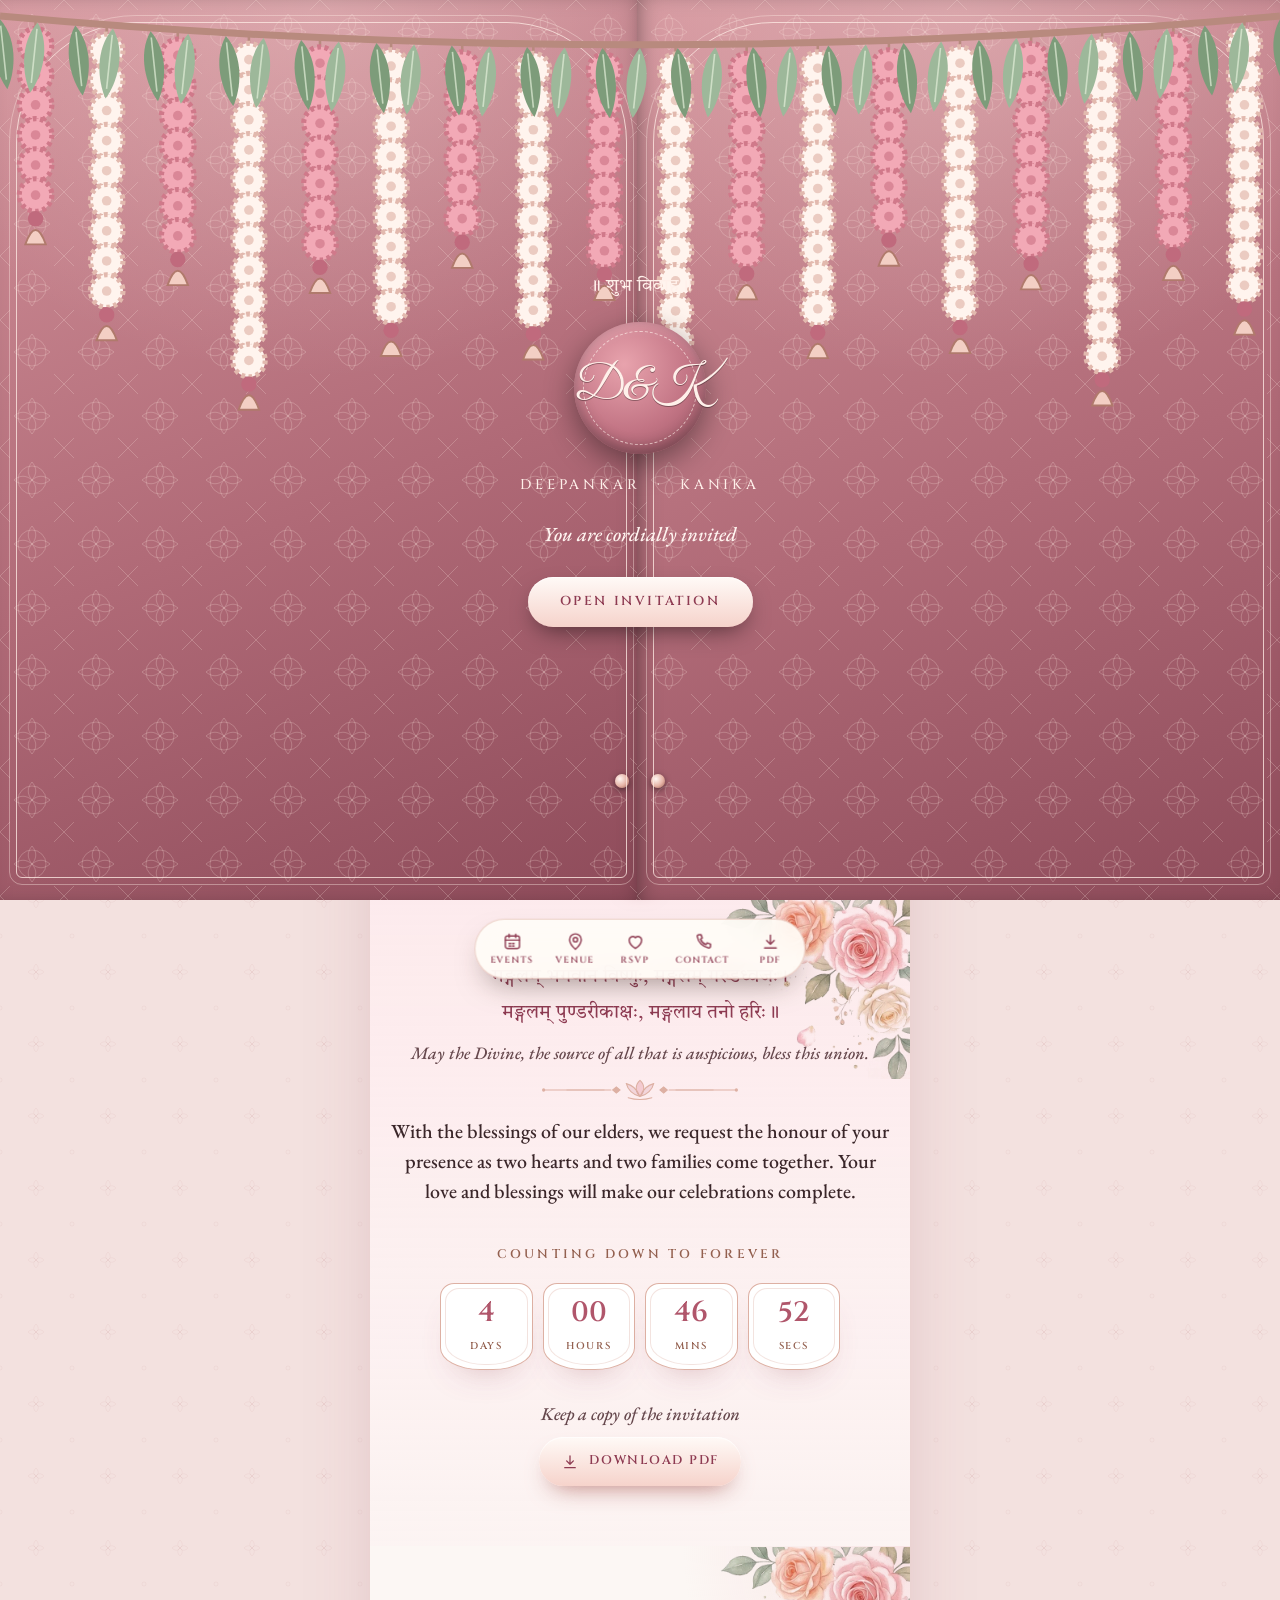
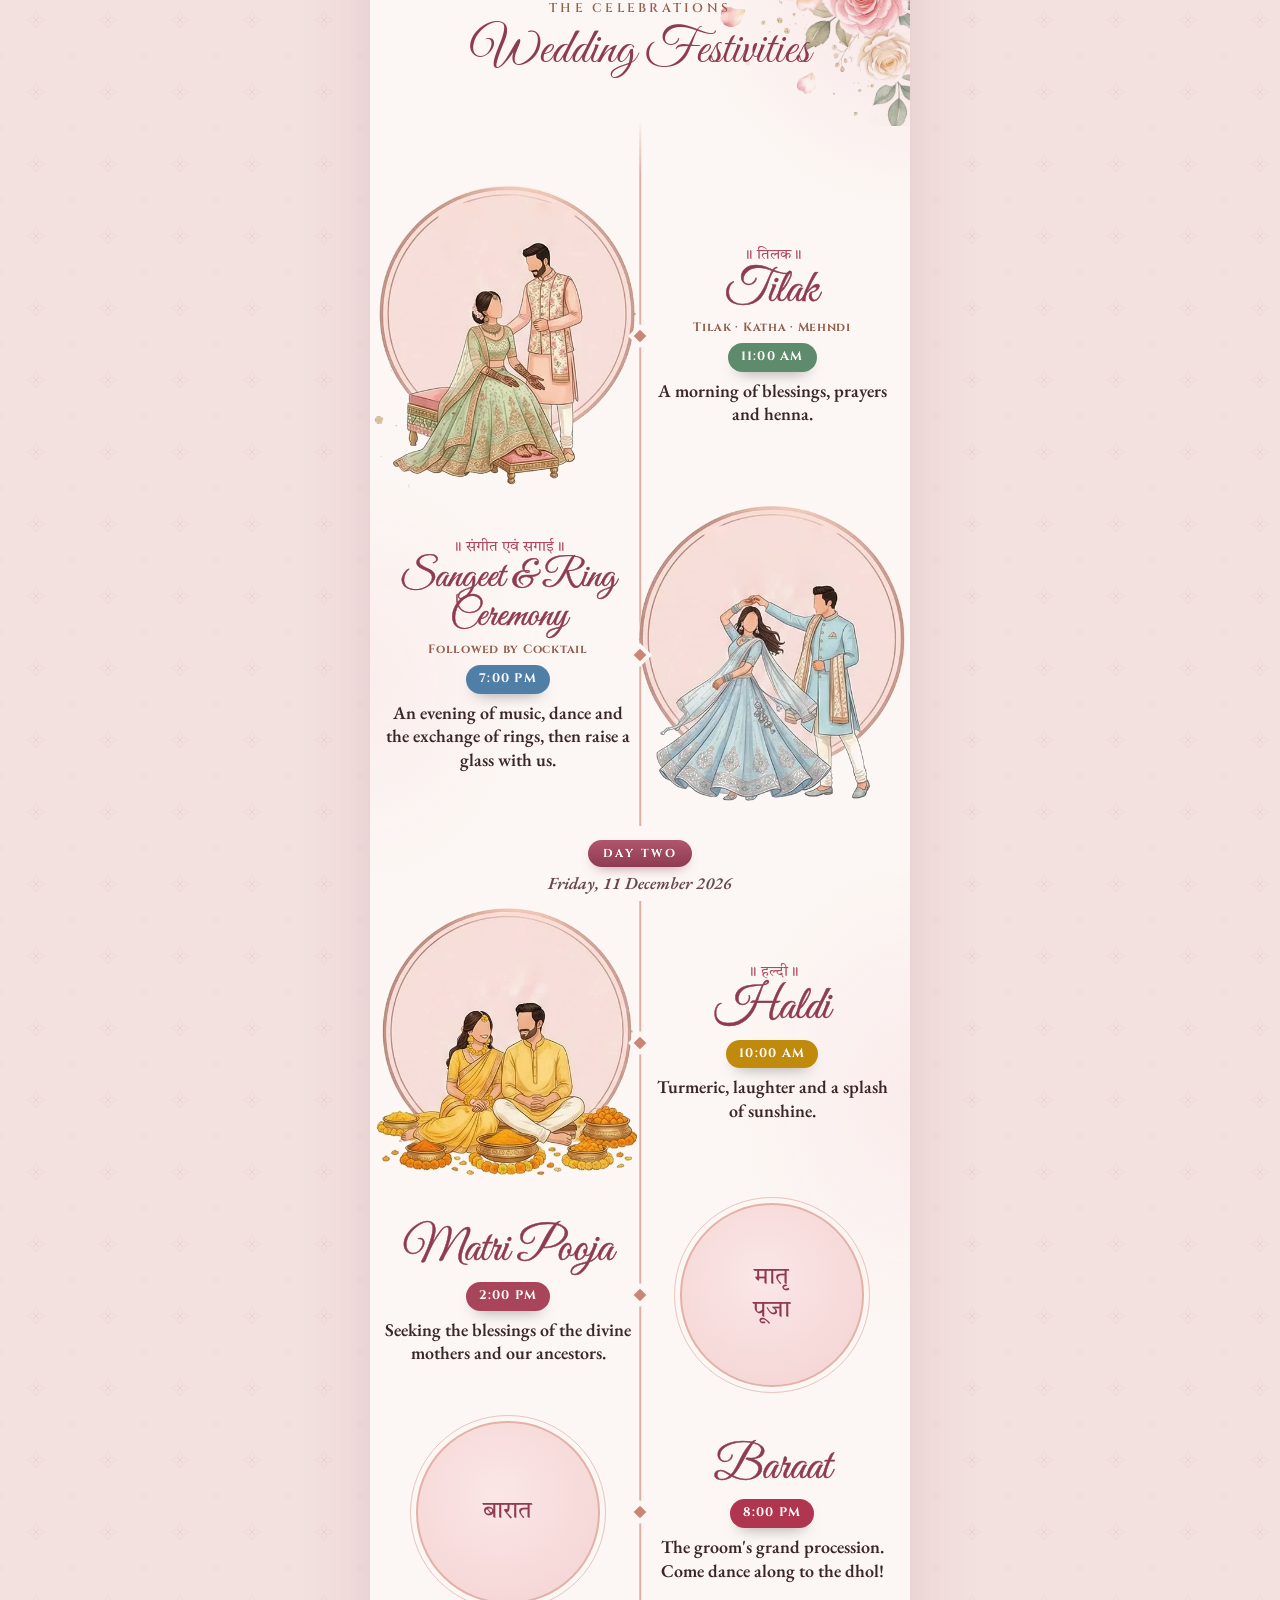
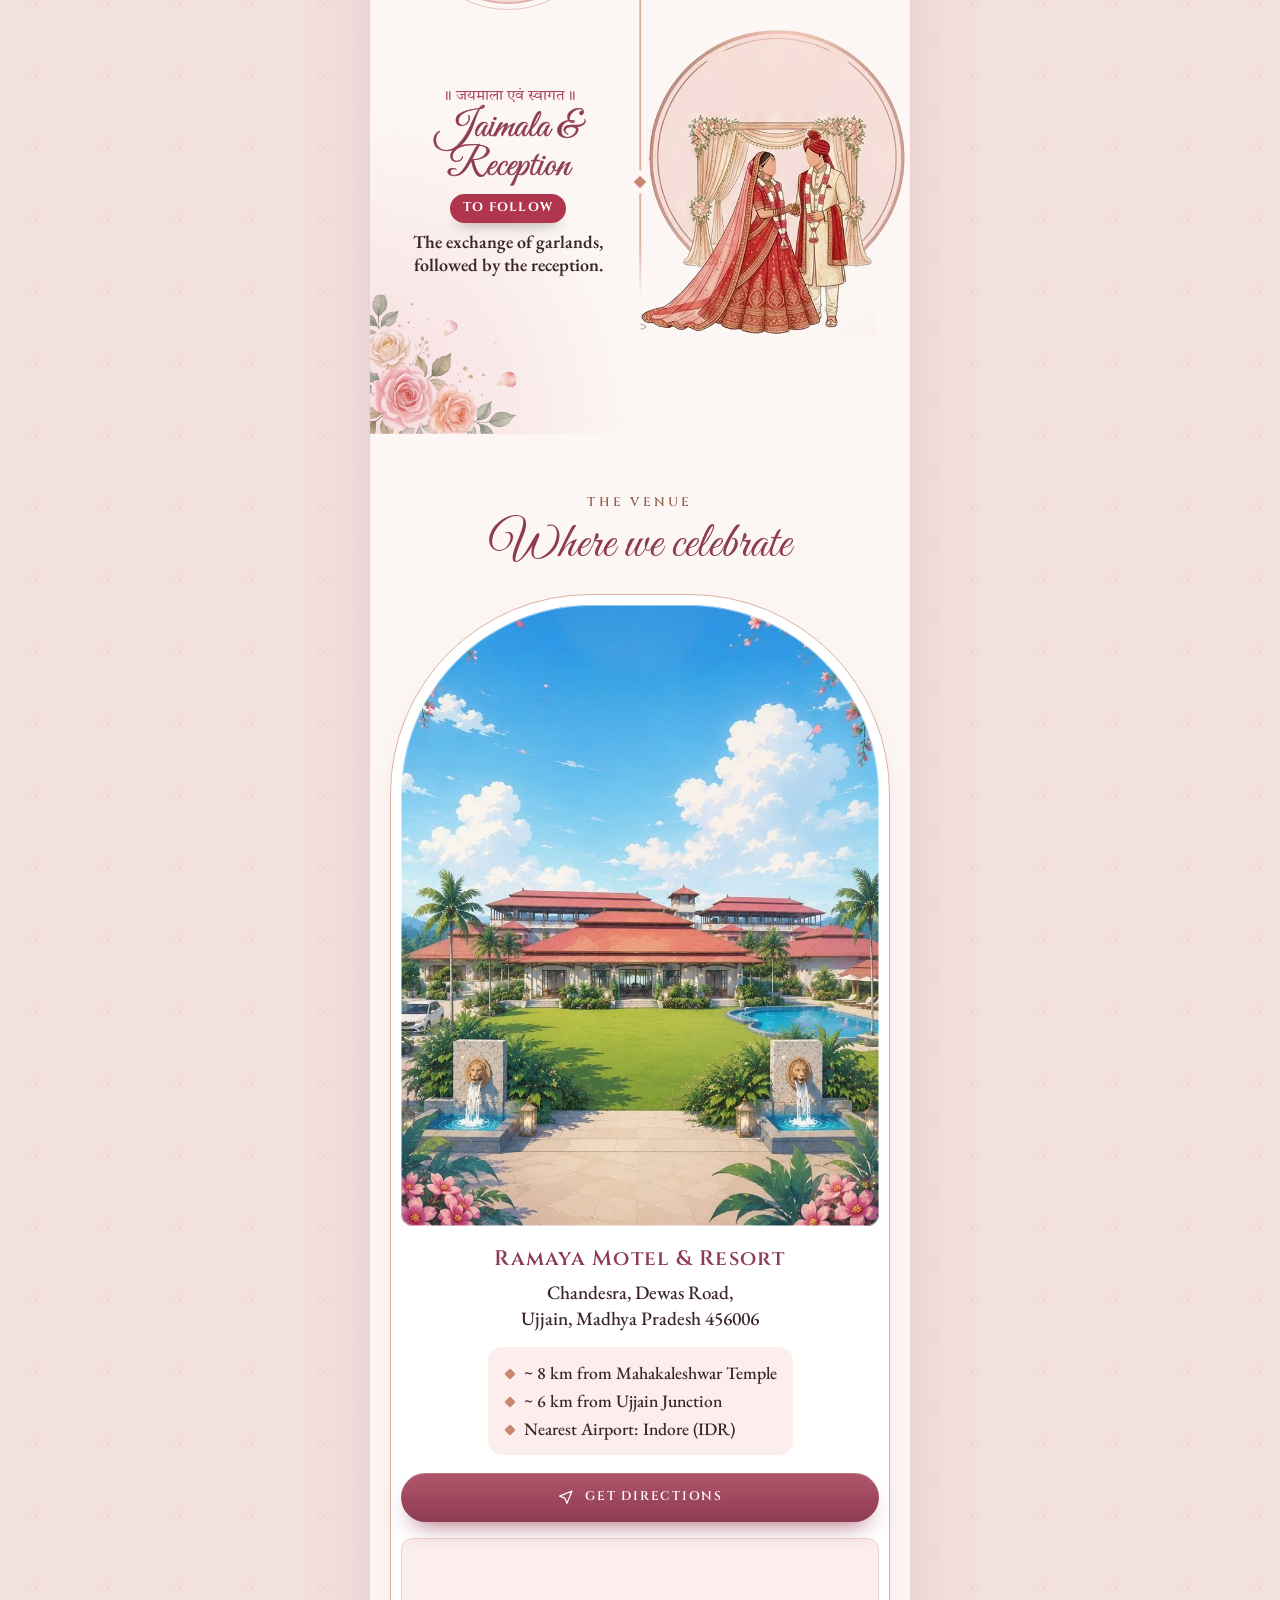
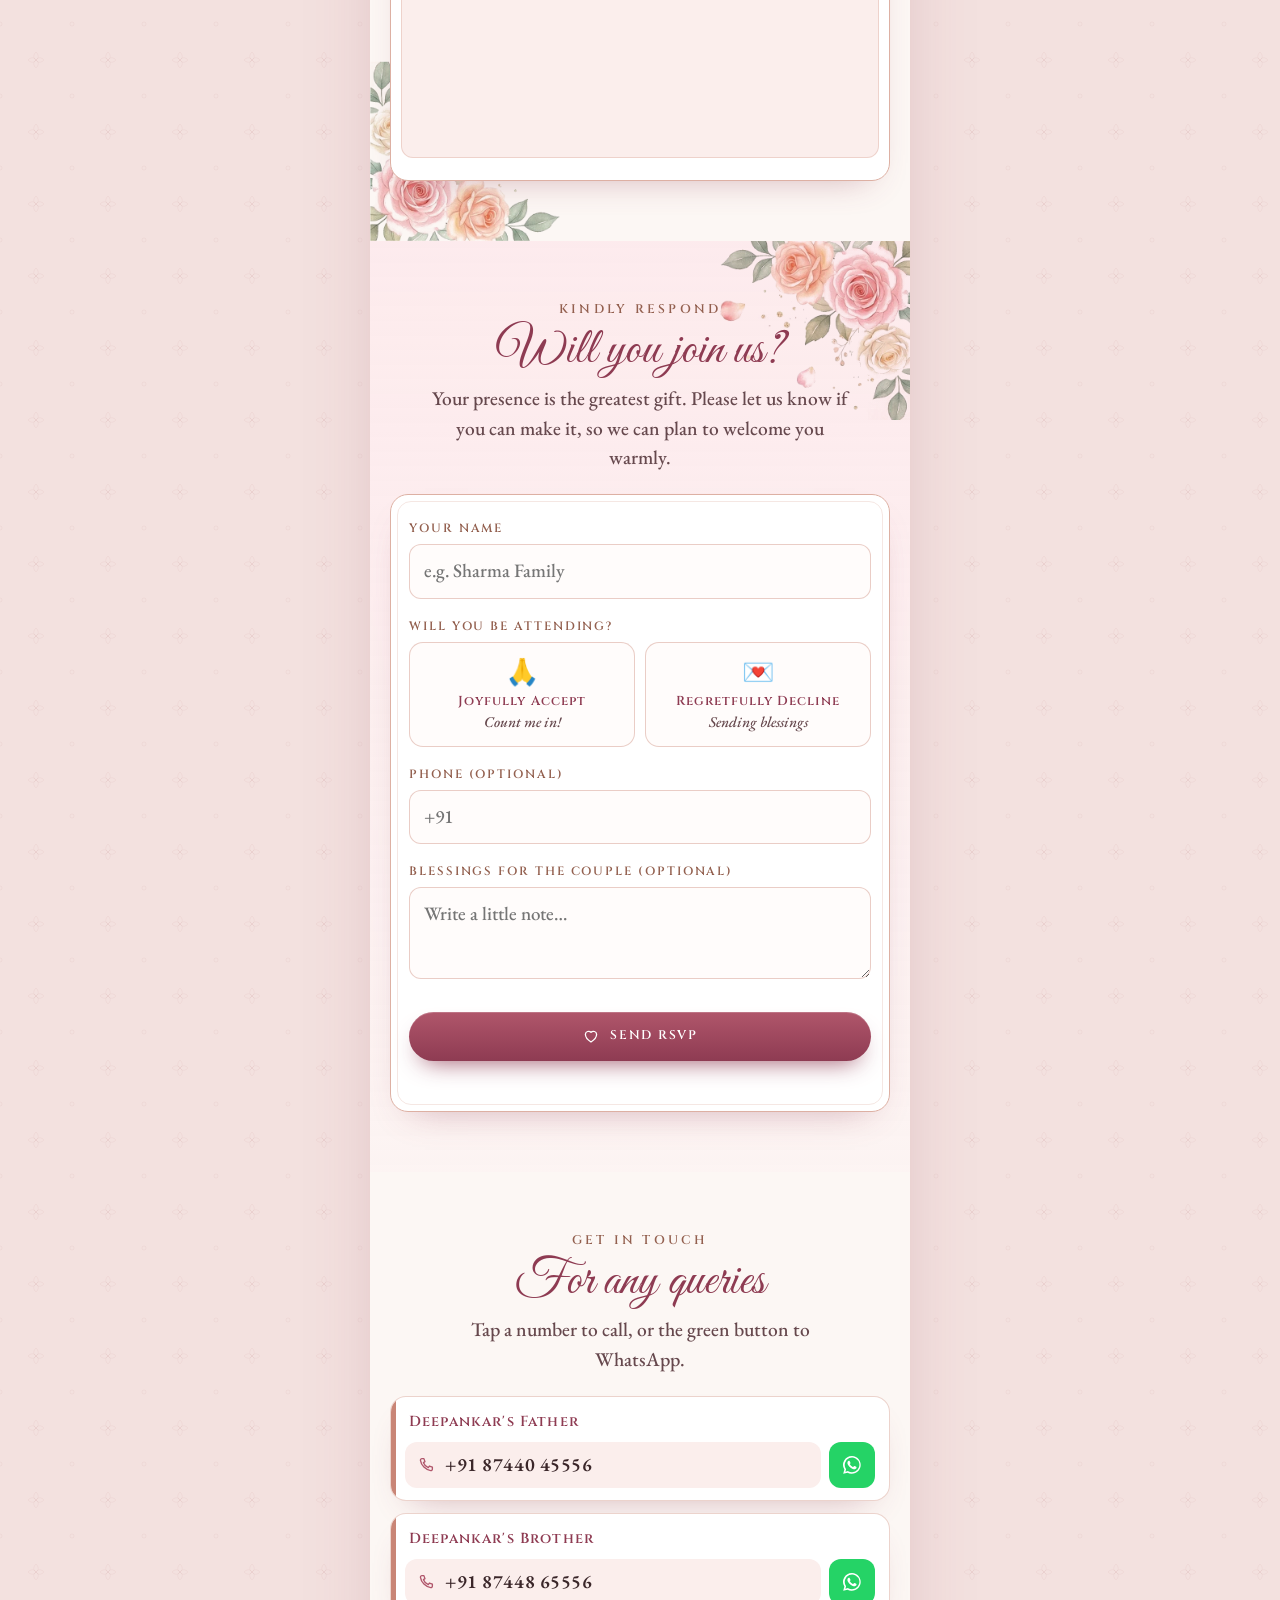
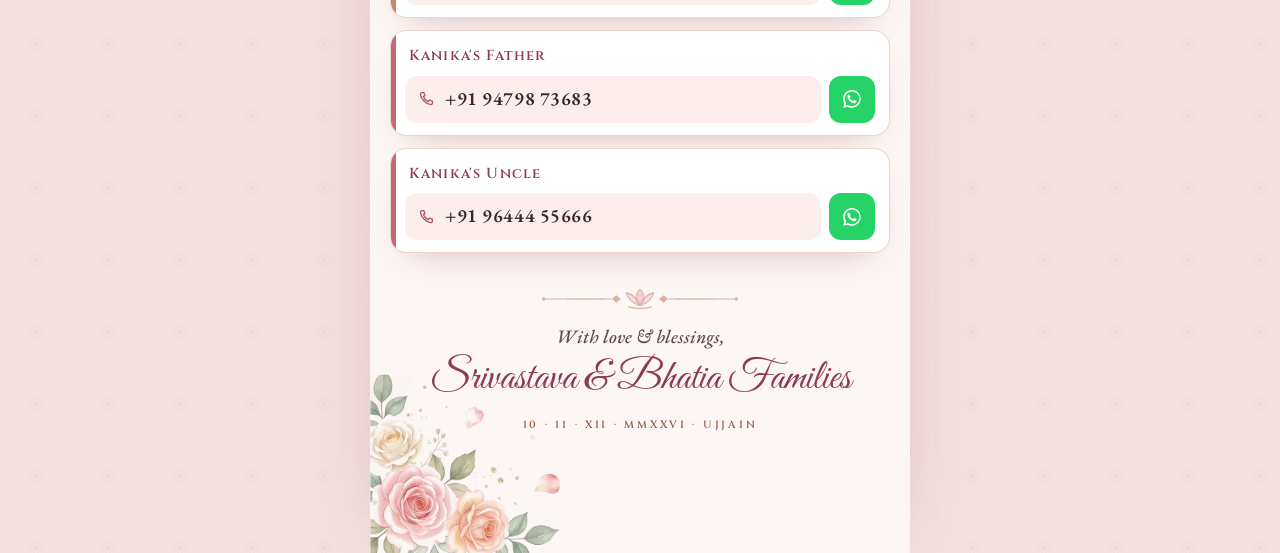
==== commit 5ab9f738: "more changes yohoo" ====
--- a/groom/index.html
+++ b/groom/index.html
@@ -21,7 +21,7 @@
   <link rel="preconnect" href="https://fonts.googleapis.com" />
   <link rel="preconnect" href="https://fonts.gstatic.com" crossorigin />
   <link href="https://fonts.googleapis.com/css2?family=Cinzel:wght@500;600;700&family=EB+Garamond:ital,wght@0,500;0,600;0,700;1,500;1,600&family=Great+Vibes&family=Tiro+Devanagari+Hindi&display=swap" rel="stylesheet" />
-  <link rel="stylesheet" href="../styles.css?v=202611011423" />
+  <link rel="stylesheet" href="../styles.css?v=202611011522" />
   <noscript><style>.gate{display:none}.reveal{opacity:1;transform:none}body.locked{overflow:auto;height:auto}</style></noscript>
 </head>
 <body class="locked" data-side="groom" data-base="../">
@@ -131,8 +131,15 @@
     </div>
   </section>
 
-  <!-- ============ FUNCTIONS — one full page each, rendered by app.js ============ -->
-  <div id="events"></div>
+  <!-- ============ FUNCTIONS — timeline on the web, one page each in the PDF (app.js) ============ -->
+  <section id="events" class="tl-sec">
+    <div class="reveal">
+      <p class="eyebrow">The Celebrations</p>
+      <h2 class="title">Wedding Festivities</h2>
+    </div>
+    <div class="tl" id="timeline"></div>
+  </section>
+  <div id="pages"></div>
 
   <!-- ============ VENUE ============ -->
   <section id="venue">
@@ -255,6 +262,6 @@
   <a href="../assets/Deepankar-Kanika-Wedding-Invitation.pdf" download><svg><use href="#u-down" /></svg>PDF</a>
 </nav>
 
-<script src="../app.js?v=202611011423"></script>
+<script src="../app.js?v=202611011522"></script>
 </body>
 </html>
--- a/styles.css
+++ b/styles.css
@@ -360,7 +360,10 @@
 html.pm .reveal { opacity: 1; transform: none; transition: none; }
 html.pm main > section, html.pm .fn { height: 693px; min-height: 0; overflow: hidden; break-after: page; page-break-after: always; }
 html.pm main > section:not(.hero):not(.fn) { display: flex; flex-direction: column; justify-content: center; padding-top: 30px; padding-bottom: 30px; }
-html.pm #events { display: contents; }
+#pages { display: none; }
+html.pm #events { display: none !important; }
+html.pm #pages { display: contents; }
+html.pm body.locked { overflow: visible; height: auto; }
 html.pm .venue-card { margin-top: 14px; }
 html.pm .venue-img { aspect-ratio: 800 / 600; }
 html.pm .venue-name { margin-top: 12px; font-size: 19px; }
@@ -395,3 +398,49 @@
 .blessing::before, #rsvp::before { top: 0; right: 0; }
 #venue::before, #contact::before { bottom: 0; left: 0; transform: rotate(180deg); }
 #contact::before { bottom: 0; }
+
+/* ================= FUNCTIONS TIMELINE (web) — illustration and details alternate sides ================= */
+.tl-sec {
+  isolation: isolate; padding: 54px 14px 84px;
+  background:
+    radial-gradient(70% 22% at 0% 100%, rgba(244, 194, 202, .5), transparent 70%),
+    radial-gradient(60% 18% at 100% 0%, rgba(246, 204, 210, .45), transparent 70%),
+    radial-gradient(45% 16% at 100% 55%, rgba(248, 220, 224, .4), transparent 70%),
+    radial-gradient(40% 14% at 0% 35%, rgba(250, 226, 228, .45), transparent 70%);
+}
+.tl-sec::before, .tl-sec::after {
+  content: ""; position: absolute; z-index: -1; width: min(36%, 200px); aspect-ratio: 480 / 444; pointer-events: none;
+  background: url("assets/art/roses.webp") center / contain no-repeat; mix-blend-mode: multiply;
+}
+.tl-sec::before { top: 0; right: 0; }
+.tl-sec::after { bottom: 0; left: 0; width: min(28%, 150px); transform: rotate(180deg); }
+.tl { position: relative; margin-top: 10px; }
+.tl::before { /* the thread joining the functions */
+  content: ""; position: absolute; left: 50%; top: 20px; bottom: 40px; width: 1.5px; transform: translateX(-50%); z-index: -1;
+  background: linear-gradient(180deg, transparent, var(--gold-2) 3%, var(--gold-2) 97%, transparent);
+}
+.tl-day { display: flex; flex-direction: column; align-items: center; width: fit-content; margin: 22px auto 6px; padding: 6px 14px 4px; border-radius: 16px; background: var(--ivory); }
+.tl-date { margin-top: 4px; font-style: italic; font-weight: 600; font-size: 17px; color: var(--muted); }
+.tl-row { position: relative; display: grid; grid-template-columns: 1fr 1fr; gap: 16px; align-items: center; margin: 6px 0 14px; }
+.tl-row::after { /* knot on the thread */
+  content: ""; position: absolute; left: 50%; top: 50%; width: 9px; height: 9px; transform: translate(-50%, -50%) rotate(45deg);
+  background: var(--marigold); box-shadow: 0 0 0 4px var(--ivory);
+}
+.tl-row.right .tl-art { order: 2; }
+.tl-art img { width: 108%; max-width: none; margin: 0 -4%; }
+.tl-seal {
+  width: 74%; aspect-ratio: 1; margin: 10px auto; border-radius: 50%; display: grid; place-items: center;
+  background: radial-gradient(circle at 45% 40%, #fbe6e6, #f4d2d2); border: 2px solid #e2b2a8; outline: 1px solid rgba(221, 176, 163, .7); outline-offset: 5px;
+}
+.tl-seal span { font-family: var(--f-deva); font-size: 24px; line-height: 1.35; color: var(--maroon); }
+.tl-info { display: flex; flex-direction: column; align-items: center; text-align: center; }
+.tl-hi { font-family: var(--f-deva); font-size: 15px; line-height: 1.3; color: var(--sindoor); }
+.tl-name { font-family: var(--f-script); font-weight: 400; font-size: 40px; line-height: 1.02; color: var(--maroon); margin-top: 2px; -webkit-text-stroke: .5px currentColor; }
+.tl-name.long { font-size: 33px; }
+.tl-sub { font-family: var(--f-display); font-weight: 700; font-size: 10.5px; letter-spacing: .06em; color: var(--gold); margin-top: 4px; line-height: 1.35; }
+.tl-info .fn-time { margin-top: 8px; font-size: 12.5px; padding: 5px 13px; letter-spacing: .1em; }
+.tl-note { margin-top: 7px; font-size: 16.5px; line-height: 1.3; font-weight: 600; color: var(--ink); }
+@media (min-width: 480px) {
+  .tl-name { font-size: 46px; } .tl-name.long { font-size: 38px; }
+  .tl-sub { font-size: 12px; } .tl-note { font-size: 18px; }
+}
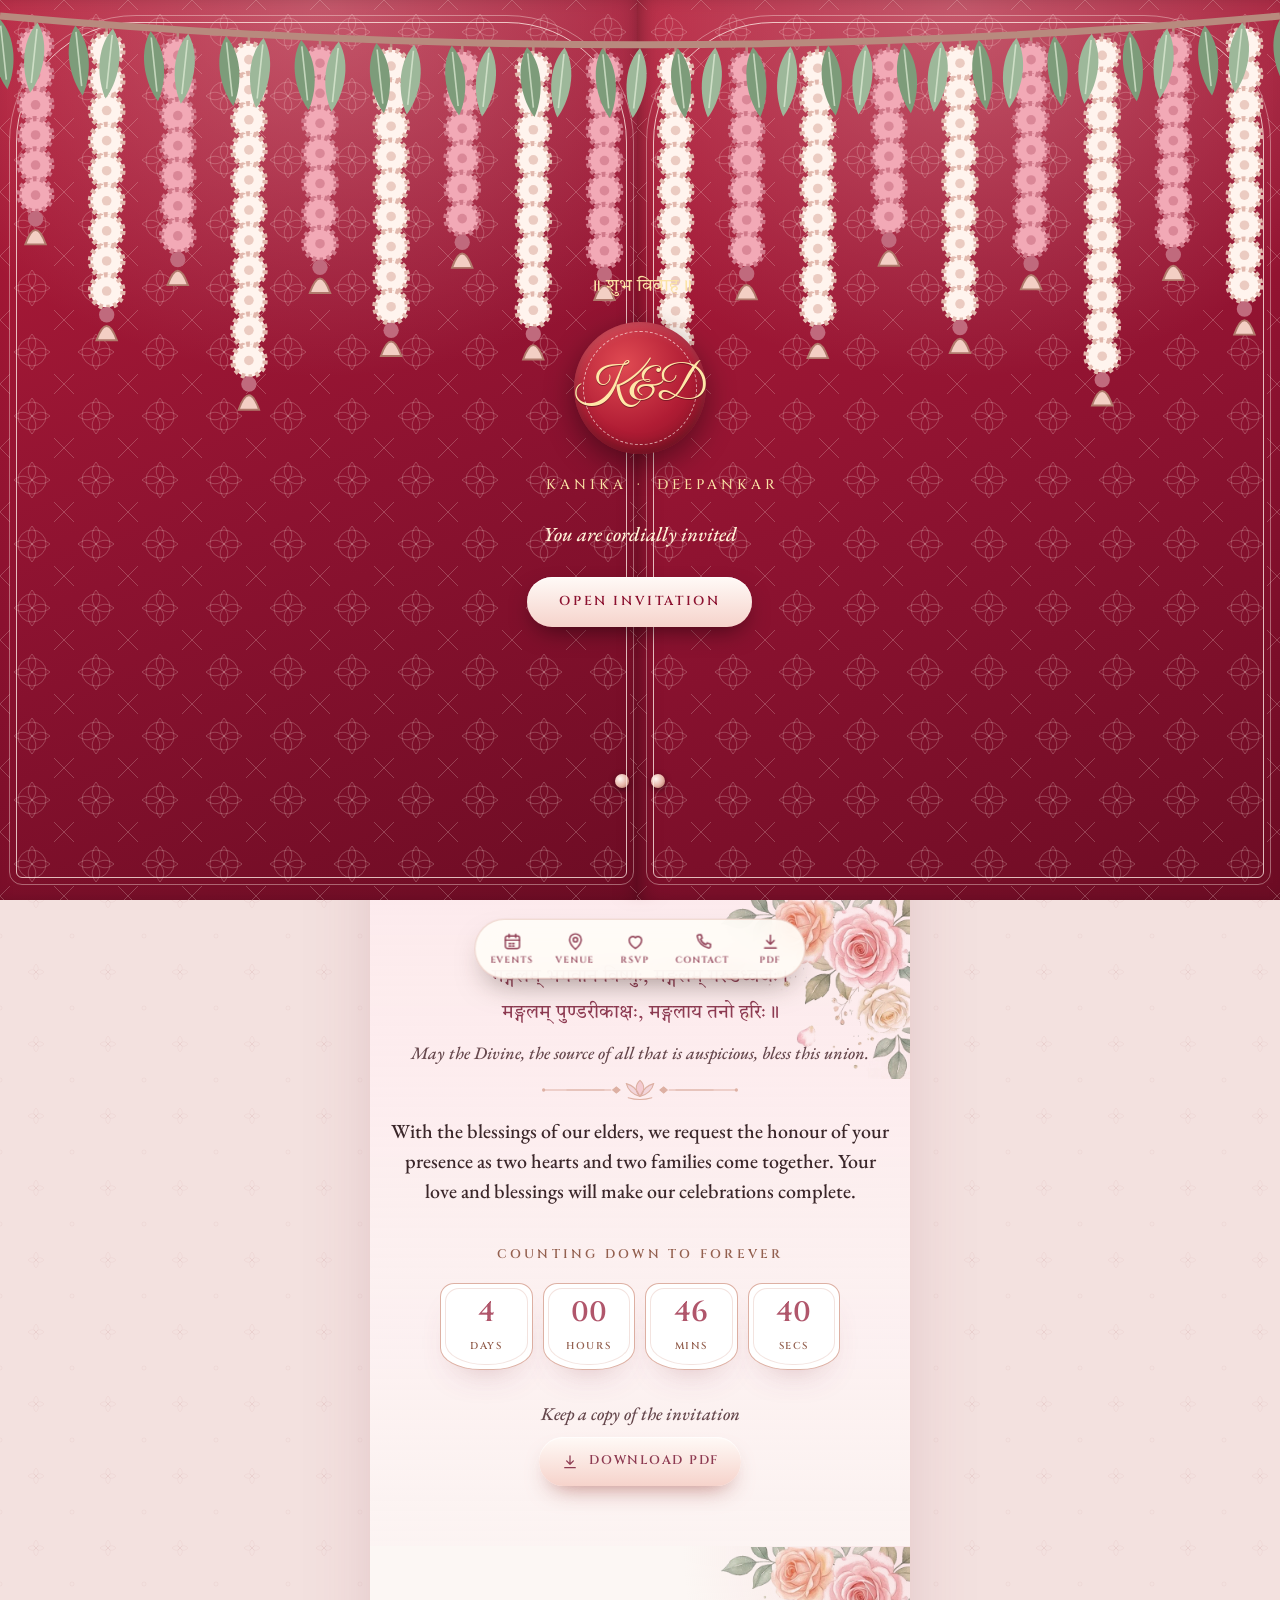
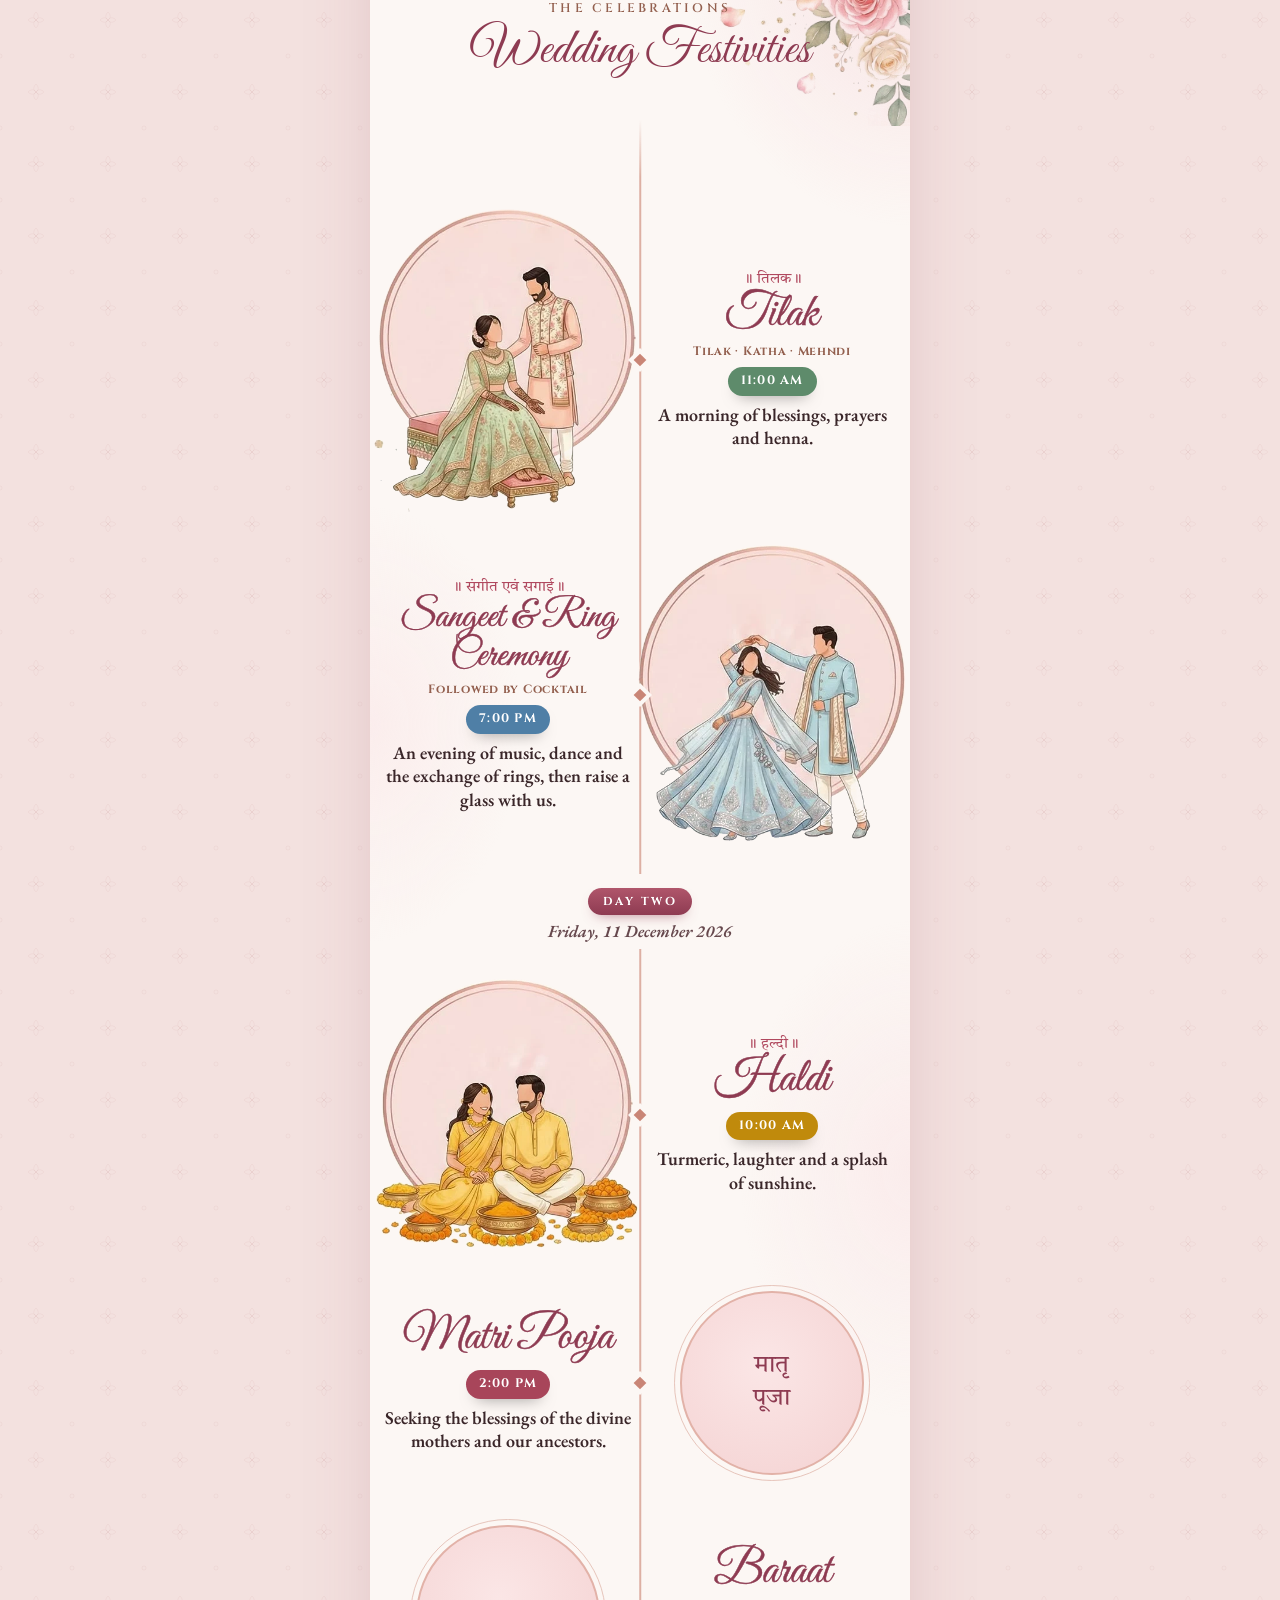
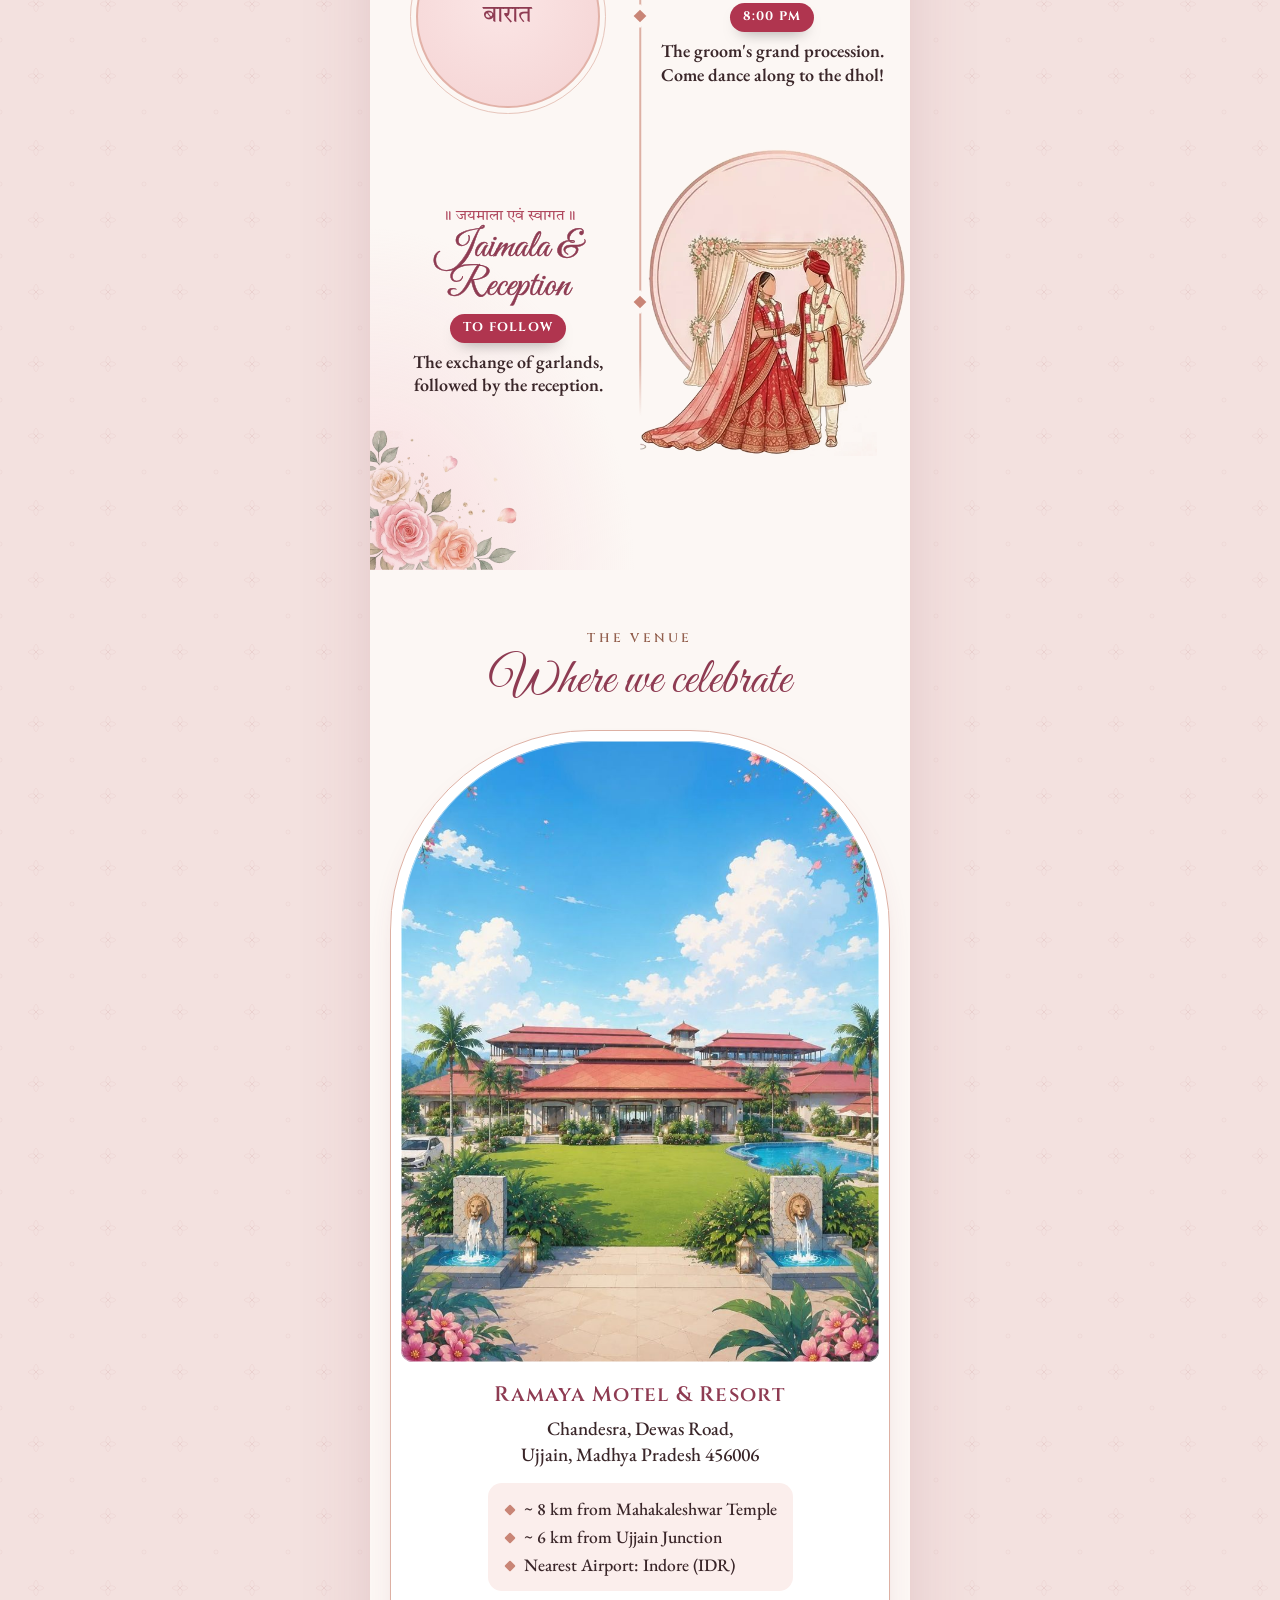
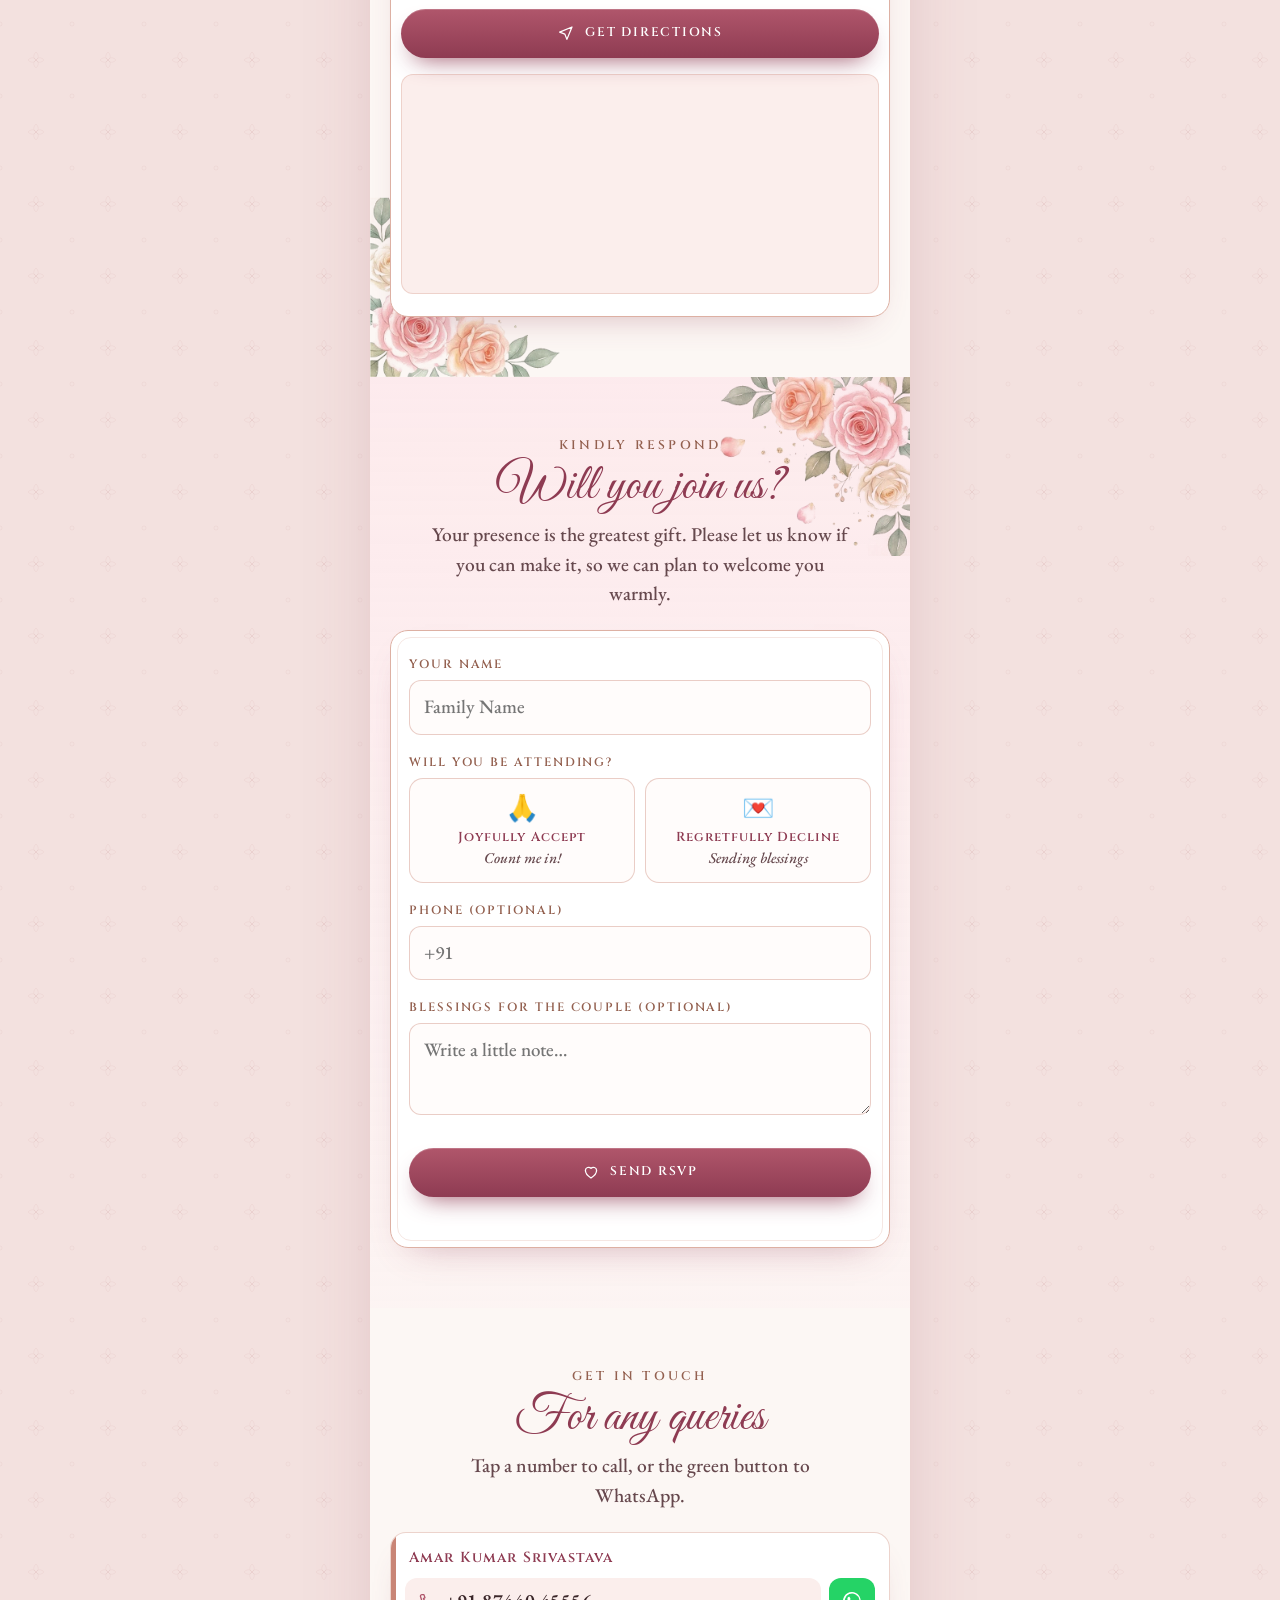
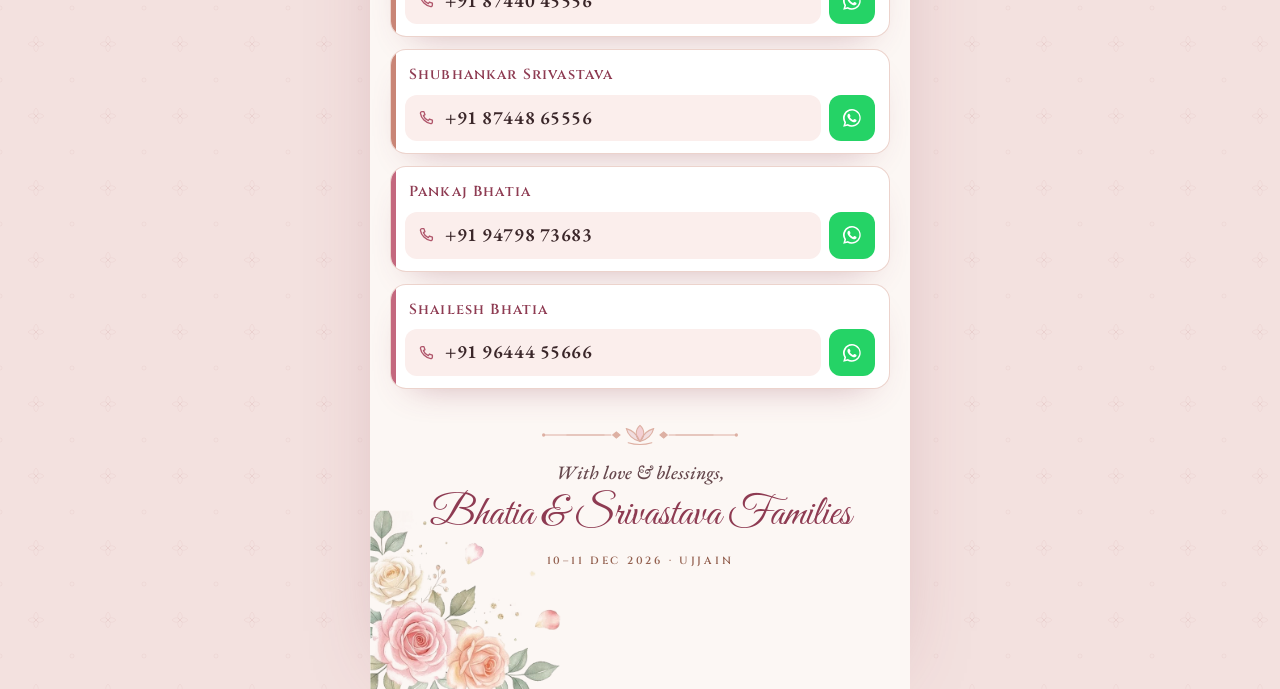
==== commit 7747b542: "Update wedding invitation details for Kanika & Deepankar" ====
--- a/groom/index.html
+++ b/groom/index.html
@@ -3,25 +3,25 @@
 <head>
   <meta charset="utf-8" />
   <meta name="viewport" content="width=device-width, initial-scale=1, viewport-fit=cover" />
-  <title>Deepankar &amp; Kanika · Wedding Invitation · 10–11 December 2026</title>
-  <meta name="description" content="With joy in our hearts, we invite you to celebrate the wedding of Deepankar &amp; Kanika · 10–11 December 2026 · Ramaya Resort, Ujjain." />
+  <title>Kanika &amp; Deepankar · Wedding Invitation · 10–11 December 2026</title>
+  <meta name="description" content="With joy in our hearts, we invite you to celebrate the wedding of Kanika &amp; Deepankar · 10–11 December 2026 · Ramaya Resort, Ujjain." />
   <meta name="theme-color" content="#a85a6a" />
 
   <!-- Link preview (WhatsApp / iMessage / Telegram) -->
   <meta property="og:type" content="website" />
-  <meta property="og:title" content="Deepankar &amp; Kanika · Wedding Invitation" />
+  <meta property="og:title" content="Kanika &amp; Deepankar · Wedding Invitation" />
   <meta property="og:description" content="10–11 December 2026 · Ramaya Resort, Ujjain. Tap to open your invitation &amp; RSVP." />
-  <meta property="og:image" content="https://deepanks.github.io/kanika-deepankar/assets/og-groom.jpg" />
+  <meta property="og:image" content="https://deepanks.github.io/kanika-deepankar/assets/og-bride.jpg" />
   <meta property="og:image:width" content="1200" />
   <meta property="og:image:height" content="630" />
   <meta property="og:url" content="https://deepanks.github.io/kanika-deepankar/groom/" />
   <meta name="twitter:card" content="summary_large_image" />
 
-  <link rel="icon" href="data:image/svg+xml,%3Csvg xmlns='http://www.w3.org/2000/svg' viewBox='0 0 64 64'%3E%3Ccircle cx='32' cy='32' r='30' fill='%23a85a6a'/%3E%3Ccircle cx='32' cy='32' r='25' fill='none' stroke='%23fbe3dc' stroke-dasharray='3 3'/%3E%3Ctext x='32' y='41' font-family='Georgia' font-size='24' text-anchor='middle' fill='%23fff3ef'%3ED%26amp;K%3C/text%3E%3C/svg%3E" />
+  <link rel="icon" href="data:image/svg+xml,%3Csvg xmlns='http://www.w3.org/2000/svg' viewBox='0 0 64 64'%3E%3Ccircle cx='32' cy='32' r='30' fill='%23a85a6a'/%3E%3Ccircle cx='32' cy='32' r='25' fill='none' stroke='%23fbe3dc' stroke-dasharray='3 3'/%3E%3Ctext x='32' y='41' font-family='Georgia' font-size='24' text-anchor='middle' fill='%23fff3ef'%3EK%26amp;D%3C/text%3E%3C/svg%3E" />
   <link rel="preconnect" href="https://fonts.googleapis.com" />
   <link rel="preconnect" href="https://fonts.gstatic.com" crossorigin />
   <link href="https://fonts.googleapis.com/css2?family=Cinzel:wght@500;600;700&family=EB+Garamond:ital,wght@0,500;0,600;0,700;1,500;1,600&family=Great+Vibes&family=Tiro+Devanagari+Hindi&display=swap" rel="stylesheet" />
-  <link rel="stylesheet" href="../styles.css?v=202611011522" />
+  <link rel="stylesheet" href="../styles.css?v=202611151435" />
   <noscript><style>.gate{display:none}.reveal{opacity:1;transform:none}body.locked{overflow:auto;height:auto}</style></noscript>
 </head>
 <body class="locked" data-side="groom" data-base="../">
@@ -60,8 +60,8 @@
   <div class="gate-toran" data-toran="gate"></div>
   <div class="gate-content">
     <p class="deva">॥ शुभ विवाह ॥</p>
-    <div class="seal"><span>D&amp;K</span></div>
-    <p class="gate-names">DEEPANKAR &nbsp;·&nbsp; KANIKA</p>
+    <div class="seal"><span>K&amp;D</span></div>
+    <p class="gate-names"><span>KANIKA</span><i>·</i><span>DEEPANKAR</span></p>
     <p class="gate-guest" id="guestLine"><em>You are cordially invited</em></p>
     <button class="open-btn" id="openBtn">Open Invitation</button>
   </div>
@@ -92,9 +92,9 @@
         <p class="with">Together with our families</p>
         <p class="invite">we joyfully invite you to the wedding of</p>
         <h1 class="names">
-          <div class="person"><span class="n">Deepankar</span><p class="lineage"><span>Son of Sangeeta Srivastava &amp; Amar Kumar Srivastava</span></p></div>
+          <div class="person"><span class="n">Kanika</span><p class="lineage"><span>Granddaughter of<br />Late&nbsp;Shri&nbsp;Shyam&nbsp;Sunder &amp; Late&nbsp;Raj&nbsp;Bhatia</span><span>Daughter of Harshana&nbsp;&amp;&nbsp;Pankaj&nbsp;Bhatia</span></p></div>
           <span class="amp">&amp;</span>
-          <div class="person"><span class="n">Kanika</span><p class="lineage"><span>Granddaughter of Late&nbsp;Shri&nbsp;Shyam&nbsp;Sunder &amp; Late&nbsp;Raj&nbsp;Bhatia</span><span>Daughter of Harshana Bhatia &amp; Pankaj Bhatia</span></p></div>
+          <div class="person"><span class="n">Deepankar</span><p class="lineage"><span>Grandson of<br />Late&nbsp;Jogeshwer&nbsp;Prasad &amp; Late&nbsp;Nandni&nbsp;Devi</span><span>Son of Sangeeta&nbsp;&amp;&nbsp;Amar&nbsp;Kumar&nbsp;Srivastava</span></p></div>
         </h1>
         <svg class="divider" aria-hidden="true"><use href="#ornament" /></svg>
         <p class="hero-days">Thursday &amp; Friday</p>
@@ -185,7 +185,7 @@
 
         <div class="field">
           <label for="name">Your name</label>
-          <input type="text" id="name" name="name" autocomplete="name" placeholder="e.g. Sharma Family" required />
+          <input type="text" id="name" name="name" autocomplete="name" placeholder="Family Name" required />
         </div>
 
         <div class="field">
@@ -209,7 +209,7 @@
             <span class="label">Which days will you join?</span>
             <div class="days">
               <label class="check"><input type="checkbox" name="day1" value="yes" checked /><span>Thursday, 10 December<small>Tilak · Sangeet &amp; Ring Ceremony · Cocktail</small></span></label>
-              <label class="check"><input type="checkbox" name="day2" value="yes" checked /><span>Friday, 11 December<small>Haldi · Matri Pooja · Baraat · Reception</small></span></label>
+              <label class="check"><input type="checkbox" name="day2" value="yes" checked /><span>Friday, 11 December<small>Haldi · Baraat · Jaimala &amp; Reception</small></span></label>
             </div>
           </div>
         </div>
@@ -248,8 +248,8 @@
     <div class="signoff reveal">
       <svg class="divider" aria-hidden="true"><use href="#ornament" /></svg>
       <p class="with">With love &amp; blessings,</p>
-      <p class="fam">Srivastava &amp; Bhatia Families</p>
-      <p class="tiny">10 · 11 · XII · MMXXVI · Ujjain</p>
+      <p class="fam">Bhatia &amp; Srivastava Families</p>
+      <p class="tiny">10–11 Dec 2026 · Ujjain</p>
     </div>
   </section>
 </main>
@@ -262,6 +262,6 @@
   <a href="../assets/Deepankar-Kanika-Wedding-Invitation.pdf" download><svg><use href="#u-down" /></svg>PDF</a>
 </nav>
 
-<script src="../app.js?v=202611011522"></script>
+<script src="../app.js?v=202611151435"></script>
 </body>
 </html>
--- a/styles.css
+++ b/styles.css
@@ -60,7 +60,7 @@
   position: absolute; top: 0; bottom: 0; width: 50.2%;
   background:
     radial-gradient(120% 70% at 50% 0%, rgba(255, 232, 228, .3), transparent 60%),
-    linear-gradient(160deg, #d4949c, #b06a77 55%, #8e4b5a);
+    linear-gradient(160deg, #b51d3a, #8c1230 55%, #6d0c24);
   transition: transform 1.5s cubic-bezier(.7, 0, .25, 1), filter 1.5s;
   overflow: hidden; will-change: transform;
 }
@@ -84,21 +84,23 @@
 .gate.open .gate-toran { opacity: 0; }
 .gate-content { position: relative; z-index: 4; text-align: center; color: var(--gold-3); padding: 0 28px; transition: opacity .5s, transform .6s; display: flex; flex-direction: column; align-items: center; }
 .gate.open .gate-content { opacity: 0; transform: scale(.9); }
-.gate-content .deva { font-family: var(--f-deva); font-size: 18px; color: #fff0ea; }
-.gate-guest { margin-top: 24px; font-style: italic; font-size: 20px; color: #fff4f0; min-height: 1.5em; }
-.gate-guest strong { font-style: normal; font-family: var(--f-display); font-weight: 600; letter-spacing: .06em; font-size: 19px; display: block; color: #fff0ea; }
+.gate-content .deva { font-family: var(--f-deva); font-size: 18px; color: #fbe3a6; }
+.gate-guest { margin-top: 24px; font-style: italic; font-size: 20px; color: #fff1d6; min-height: 1.5em; }
+.gate-guest strong { font-style: normal; font-family: var(--f-display); font-weight: 600; letter-spacing: .06em; font-size: 19px; display: block; color: #ffe7a8; }
 .seal {
   margin: 22px auto 10px; width: 132px; height: 132px; border-radius: 50%; display: grid; place-items: center; position: relative;
-  background: radial-gradient(circle at 38% 32%, #e8a3ad, #c27484 55%, #95515f);
+  background: radial-gradient(circle at 38% 32%, #e04a52, #b01c34 55%, #7a0e22);
   box-shadow: 0 10px 30px rgba(0, 0, 0, .4), inset 0 -6px 14px rgba(0, 0, 0, .3), inset 0 6px 12px rgba(255, 255, 255, .15);
 }
 .seal::before { content: ""; position: absolute; inset: 9px; border-radius: 50%; border: 1.5px dashed rgba(255, 240, 234, .65); }
-.seal span { font-family: var(--f-script); font-size: 46px; color: #fff0ea; line-height: 1; text-shadow: 0 1px 0 rgba(0, 0, 0, .35); }
-.gate-names { font-family: var(--f-display); font-weight: 500; letter-spacing: .28em; font-size: 14px; margin-top: 10px; color: #fff0ea; }
+.seal span { font-family: var(--f-script); font-size: 46px; color: #ffe7a8; line-height: 1; text-shadow: 0 1px 0 rgba(0, 0, 0, .35); }
+.gate-names { display: grid; grid-template-columns: 1fr auto 1fr; align-items: center; width: 100%; font-family: var(--f-display); font-weight: 500; letter-spacing: .28em; font-size: 14px; margin-top: 10px; color: #fbe3a6; }
+.gate-names span:first-child { text-align: right; margin-right: -.28em; }
+.gate-names i { font-style: normal; padding: 0 14px; }
 .open-btn {
   margin-top: 28px; padding: 15px 32px; border-radius: 999px;
   font-family: var(--f-display); font-weight: 600; letter-spacing: .2em; font-size: 13px; text-transform: uppercase;
-  color: var(--maroon); background: linear-gradient(180deg, #fffaf7, #f6d3cb);
+  color: #8c1230; background: linear-gradient(180deg, #fffaf7, #f6d3cb);
   box-shadow: 0 10px 24px -8px rgba(0, 0, 0, .55), inset 0 1px 0 rgba(255, 255, 255, .7);
   animation: pulse 2.4s ease-in-out infinite;
 }
@@ -141,7 +143,7 @@
 .person .n { display: block; font-family: var(--f-script); font-size: clamp(44px, calc(7 * var(--vh)), 66px); line-height: 1; color: var(--leaf); font-weight: 400; }
 .lineage { font-family: var(--f-serif); font-weight: 600; font-size: clamp(13.5px, calc(2.05 * var(--vh)), 16px); line-height: 1.26; color: var(--muted); margin-top: 2px; text-wrap: balance; }
 .lineage span { display: block; }
-.names .amp { display: block; font-family: var(--f-script); font-size: clamp(32px, calc(4.8 * var(--vh)), 42px); color: var(--marigold); line-height: 1; margin: clamp(2px, calc(.8 * var(--vh)), 8px) 0 clamp(0px, calc(.3 * var(--vh)), 4px); }
+.names .amp { display: block; font-family: var(--f-script); font-size: clamp(32px, calc(4.8 * var(--vh)), 42px); color: var(--marigold); line-height: 1; margin: clamp(10px, calc(1.6 * var(--vh)), 16px) 0 clamp(4px, calc(.8 * var(--vh)), 8px); }
 .arch .divider { margin: clamp(6px, calc(1.4 * var(--vh)), 14px) auto clamp(4px, calc(1 * var(--vh)), 10px); width: 180px; height: 20px; }
 .hero-days { font-size: clamp(15px, calc(2.2 * var(--vh)), 17px); font-style: italic; color: var(--muted); line-height: 1.2; }
 .hero-date { font-family: var(--f-display); font-weight: 600; color: var(--maroon); font-size: clamp(17px, calc(2.8 * var(--vh)), 22px); letter-spacing: .1em; line-height: 1.3; }
@@ -284,7 +286,7 @@
   .cap-text { font-size: 13.5px; line-height: 1.45; }
   .arch .invite { font-size: 15.5px; }
   .person .n { font-size: 40px; }
-  .names .amp { font-size: 28px; margin: 0; }
+  .names .amp { font-size: 28px; margin: 8px 0 2px; }
   .lineage { font-size: 12.5px; line-height: 1.22; }
   .hero-days { display: none; }
   .arch .divider { margin: 4px auto 2px; height: 16px; }
@@ -421,7 +423,7 @@
 }
 .tl-day { display: flex; flex-direction: column; align-items: center; width: fit-content; margin: 22px auto 6px; padding: 6px 14px 4px; border-radius: 16px; background: var(--ivory); }
 .tl-date { margin-top: 4px; font-style: italic; font-weight: 600; font-size: 17px; color: var(--muted); }
-.tl-row { position: relative; display: grid; grid-template-columns: 1fr 1fr; gap: 16px; align-items: center; margin: 6px 0 14px; }
+.tl-row { position: relative; display: grid; grid-template-columns: 1fr 1fr; gap: 16px; align-items: center; margin: 30px 0 30px; }
 .tl-row::after { /* knot on the thread */
   content: ""; position: absolute; left: 50%; top: 50%; width: 9px; height: 9px; transform: translate(-50%, -50%) rotate(45deg);
   background: var(--marigold); box-shadow: 0 0 0 4px var(--ivory);
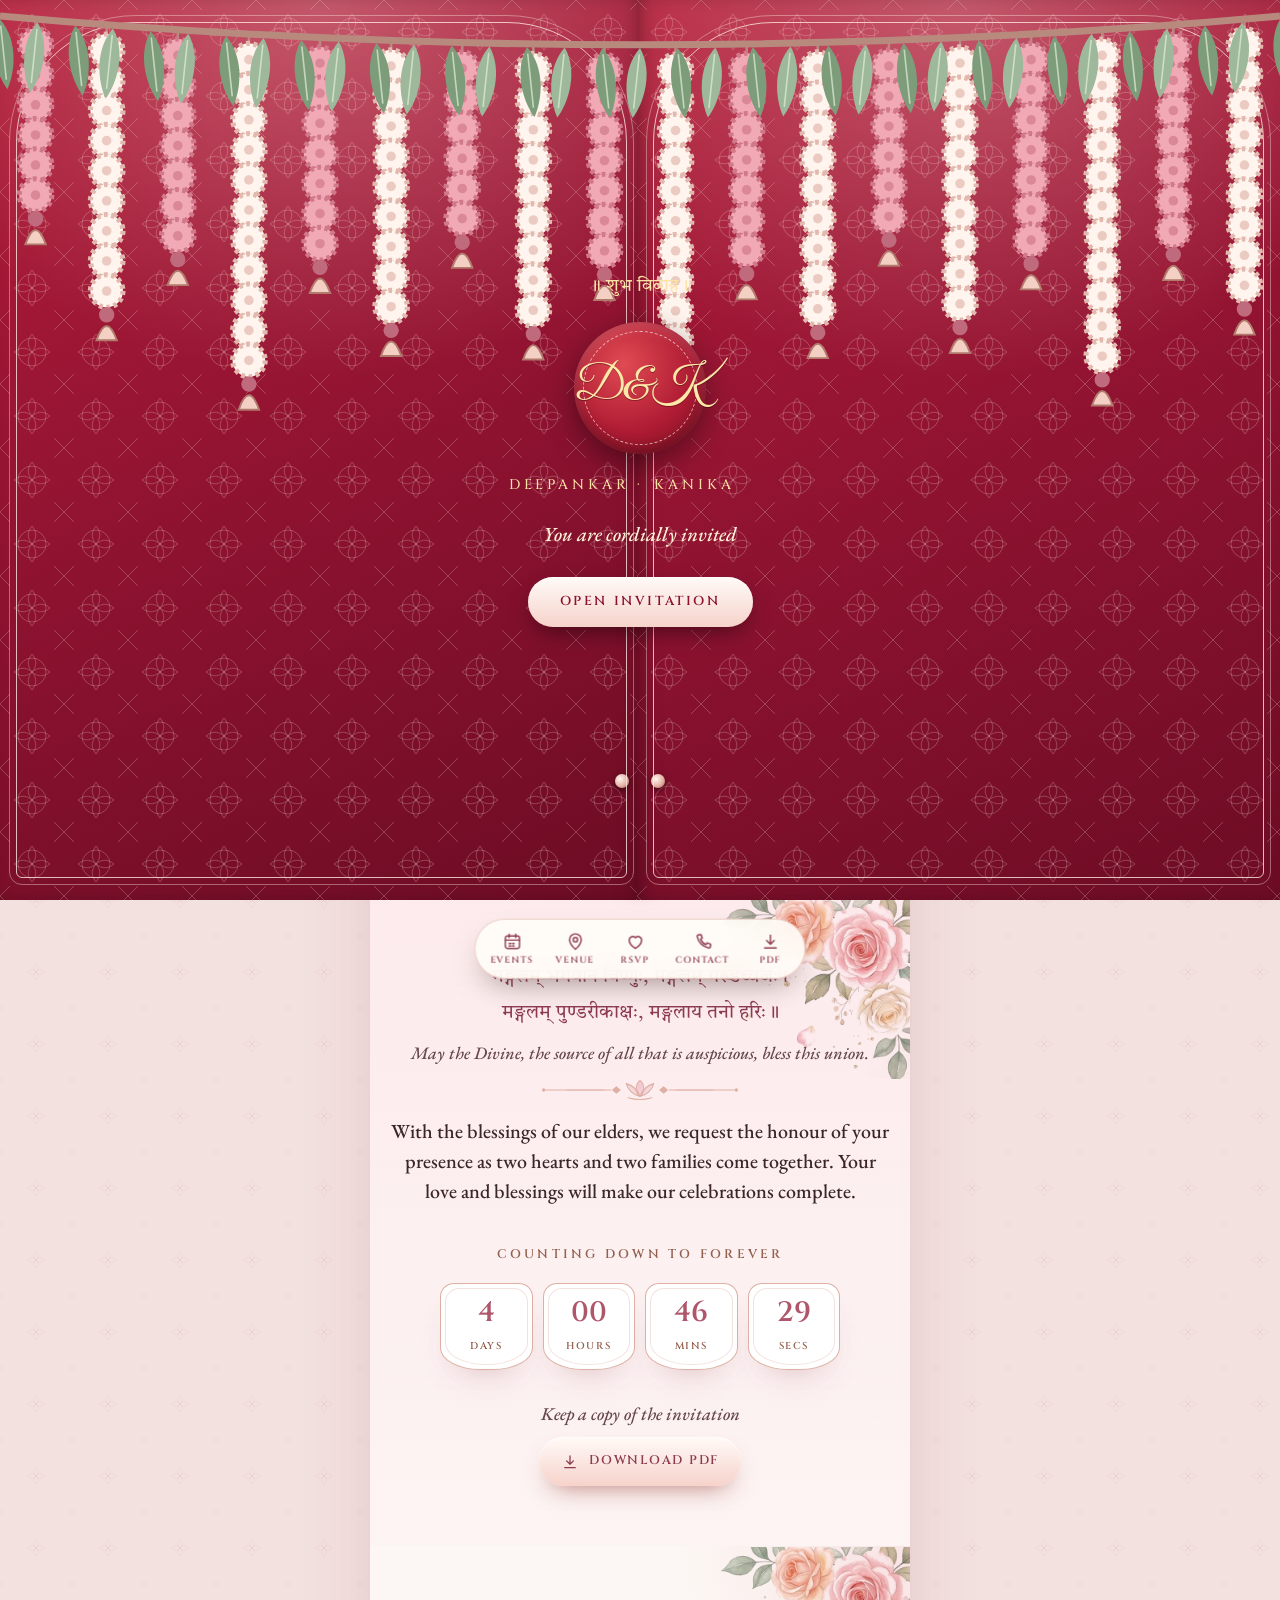
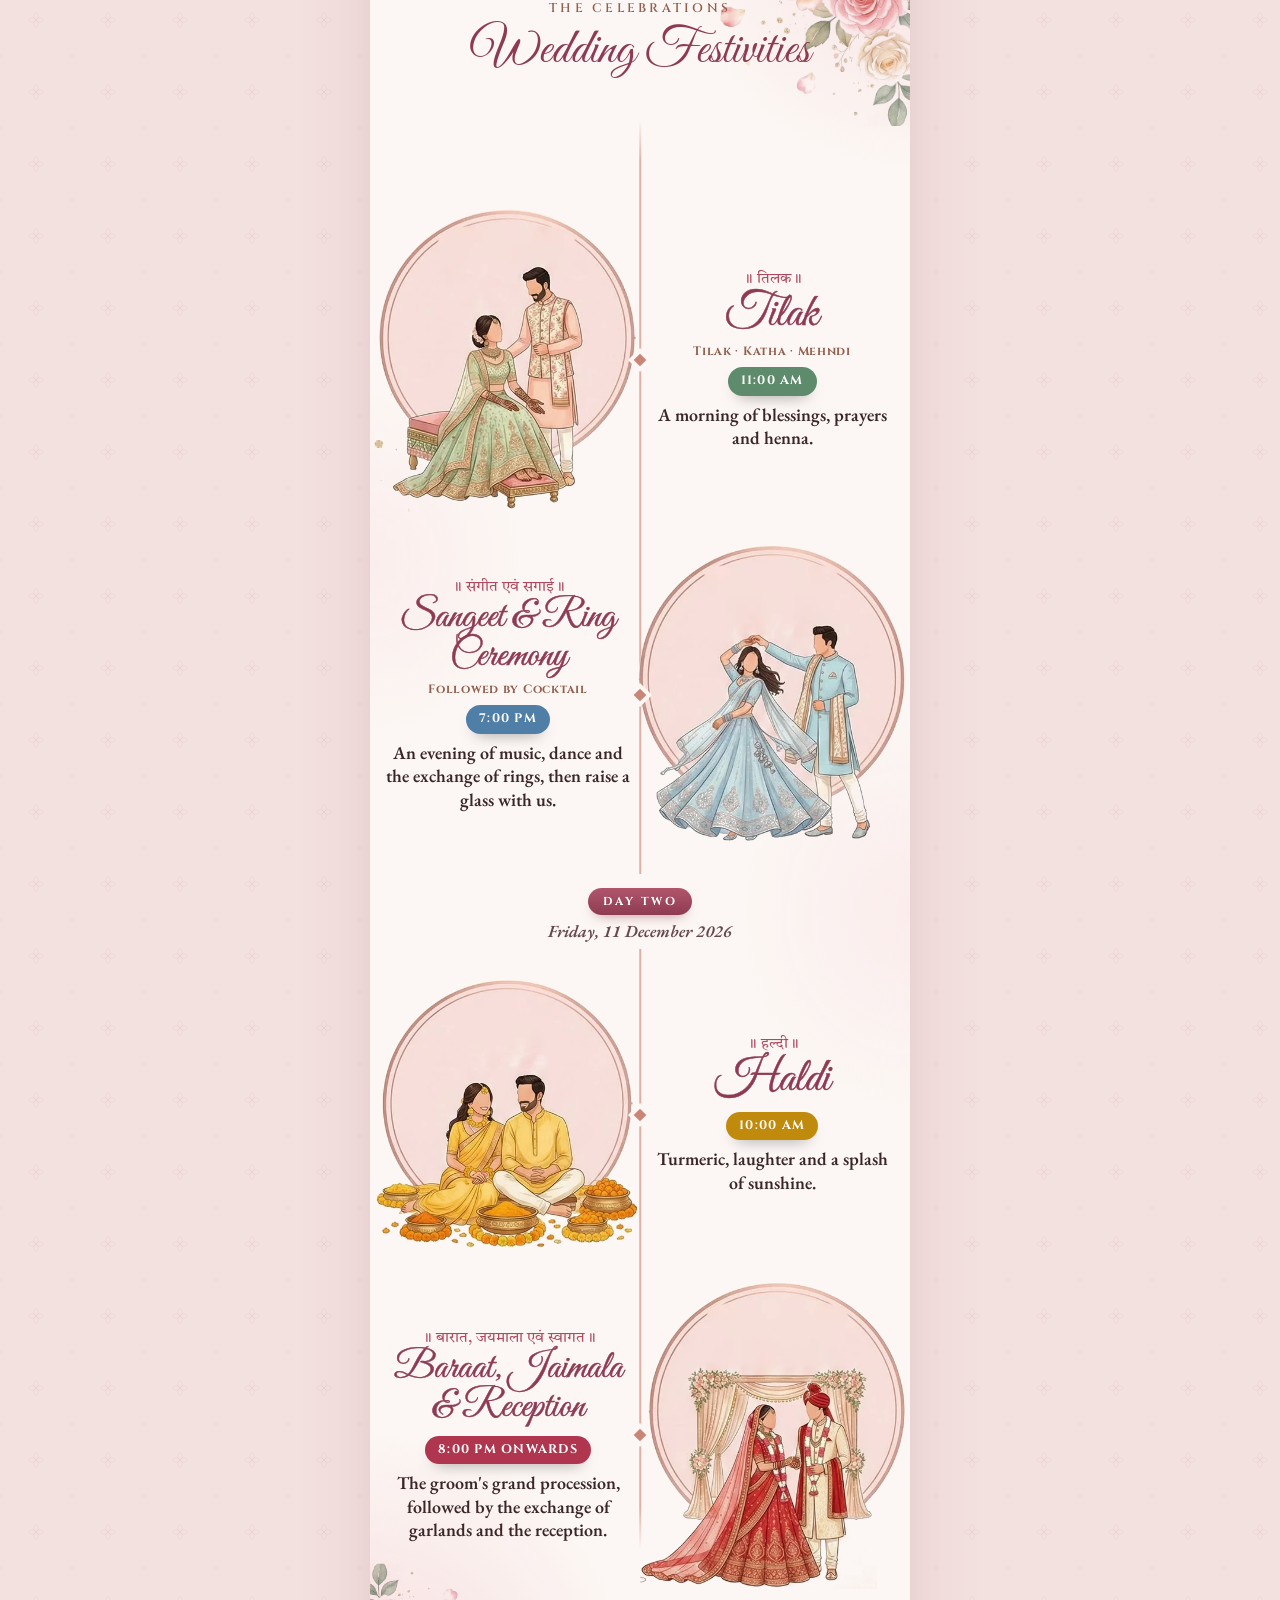
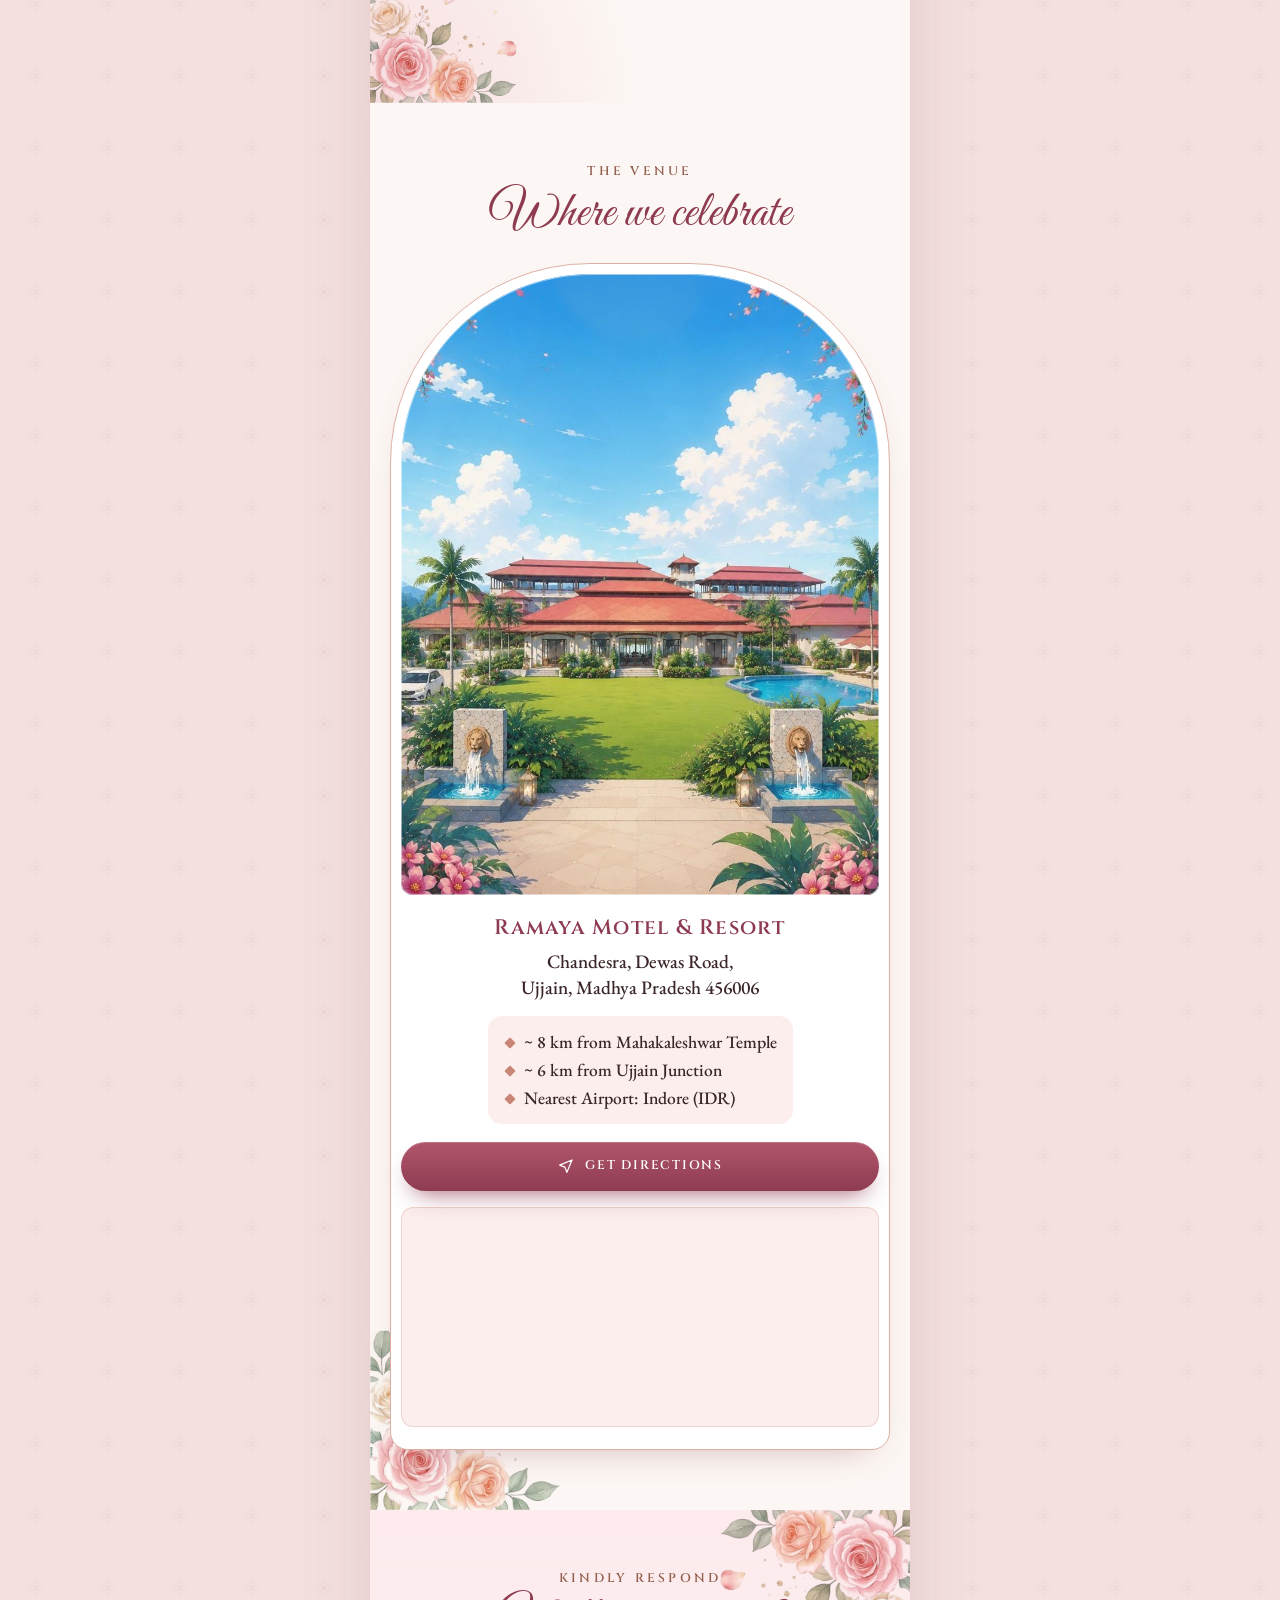
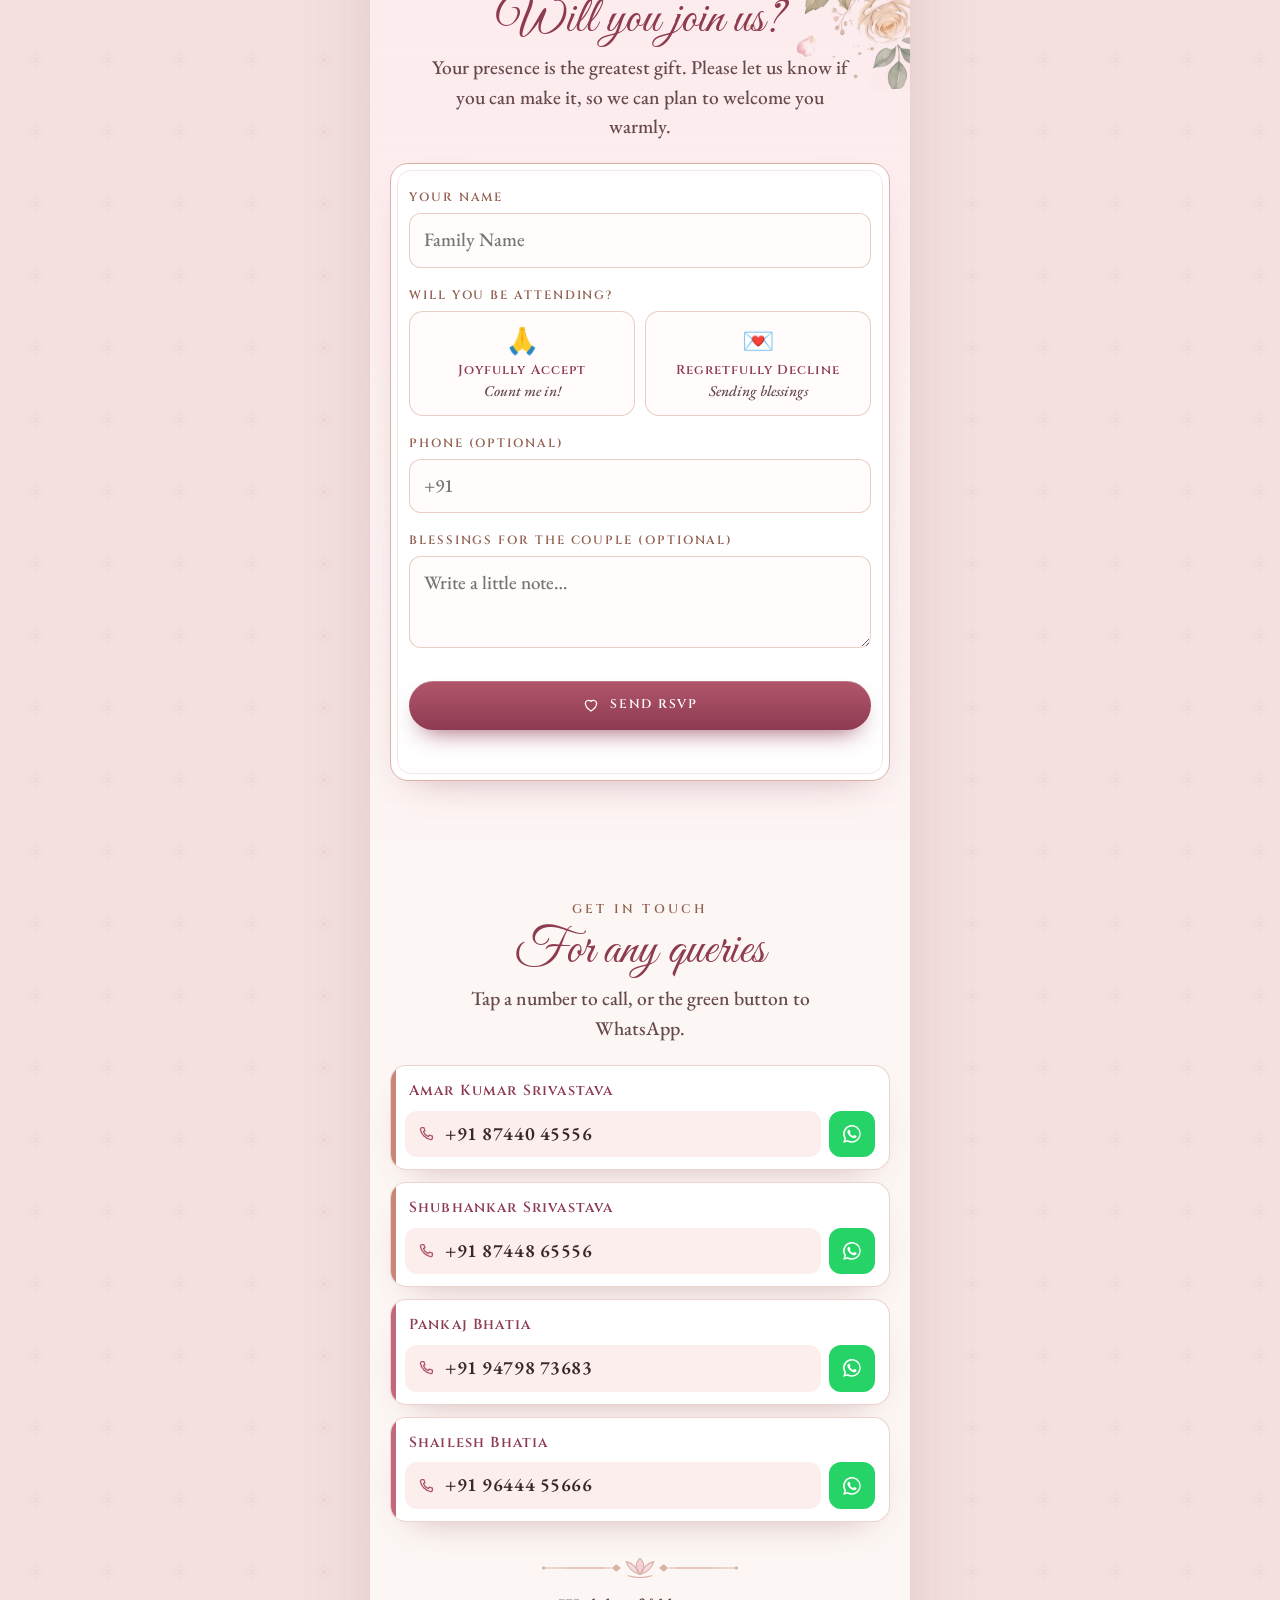
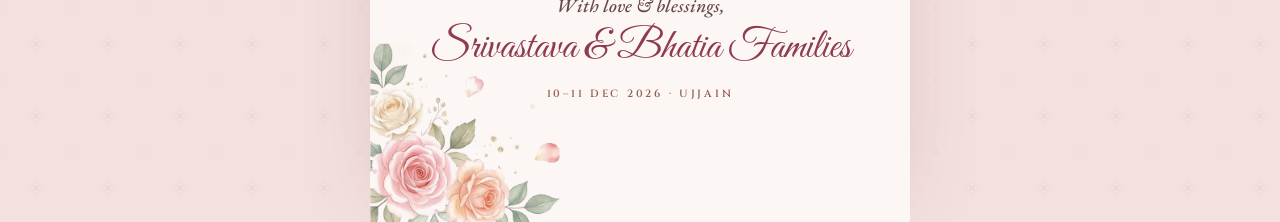
==== commit 6d2b7328: "groom side updates" ====
--- a/groom/index.html
+++ b/groom/index.html
@@ -3,25 +3,25 @@
 <head>
   <meta charset="utf-8" />
   <meta name="viewport" content="width=device-width, initial-scale=1, viewport-fit=cover" />
-  <title>Kanika &amp; Deepankar · Wedding Invitation · 10–11 December 2026</title>
-  <meta name="description" content="With joy in our hearts, we invite you to celebrate the wedding of Kanika &amp; Deepankar · 10–11 December 2026 · Ramaya Resort, Ujjain." />
+  <title>Deepankar &amp; Kanika · Wedding Invitation · 10–11 December 2026</title>
+  <meta name="description" content="With joy in our hearts, we invite you to celebrate the wedding of Deepankar &amp; Kanika · 10–11 December 2026 · Ramaya Resort, Ujjain." />
   <meta name="theme-color" content="#a85a6a" />
 
   <!-- Link preview (WhatsApp / iMessage / Telegram) -->
   <meta property="og:type" content="website" />
-  <meta property="og:title" content="Kanika &amp; Deepankar · Wedding Invitation" />
+  <meta property="og:title" content="Deepankar &amp; Kanika · Wedding Invitation" />
   <meta property="og:description" content="10–11 December 2026 · Ramaya Resort, Ujjain. Tap to open your invitation &amp; RSVP." />
-  <meta property="og:image" content="https://deepanks.github.io/kanika-deepankar/assets/og-bride.jpg" />
+  <meta property="og:image" content="https://deepanks.github.io/kanika-deepankar/assets/og-groom.jpg" />
   <meta property="og:image:width" content="1200" />
   <meta property="og:image:height" content="630" />
   <meta property="og:url" content="https://deepanks.github.io/kanika-deepankar/groom/" />
   <meta name="twitter:card" content="summary_large_image" />
 
-  <link rel="icon" href="data:image/svg+xml,%3Csvg xmlns='http://www.w3.org/2000/svg' viewBox='0 0 64 64'%3E%3Ccircle cx='32' cy='32' r='30' fill='%23a85a6a'/%3E%3Ccircle cx='32' cy='32' r='25' fill='none' stroke='%23fbe3dc' stroke-dasharray='3 3'/%3E%3Ctext x='32' y='41' font-family='Georgia' font-size='24' text-anchor='middle' fill='%23fff3ef'%3EK%26amp;D%3C/text%3E%3C/svg%3E" />
+  <link rel="icon" href="data:image/svg+xml,%3Csvg xmlns='http://www.w3.org/2000/svg' viewBox='0 0 64 64'%3E%3Ccircle cx='32' cy='32' r='30' fill='%23a85a6a'/%3E%3Ccircle cx='32' cy='32' r='25' fill='none' stroke='%23fbe3dc' stroke-dasharray='3 3'/%3E%3Ctext x='32' y='41' font-family='Georgia' font-size='24' text-anchor='middle' fill='%23fff3ef'%3ED%26amp;K%3C/text%3E%3C/svg%3E" />
   <link rel="preconnect" href="https://fonts.googleapis.com" />
   <link rel="preconnect" href="https://fonts.gstatic.com" crossorigin />
   <link href="https://fonts.googleapis.com/css2?family=Cinzel:wght@500;600;700&family=EB+Garamond:ital,wght@0,500;0,600;0,700;1,500;1,600&family=Great+Vibes&family=Tiro+Devanagari+Hindi&display=swap" rel="stylesheet" />
-  <link rel="stylesheet" href="../styles.css?v=202611151435" />
+  <link rel="stylesheet" href="../styles.css?v=202611151546" />
   <noscript><style>.gate{display:none}.reveal{opacity:1;transform:none}body.locked{overflow:auto;height:auto}</style></noscript>
 </head>
 <body class="locked" data-side="groom" data-base="../">
@@ -60,8 +60,8 @@
   <div class="gate-toran" data-toran="gate"></div>
   <div class="gate-content">
     <p class="deva">॥ शुभ विवाह ॥</p>
-    <div class="seal"><span>K&amp;D</span></div>
-    <p class="gate-names"><span>KANIKA</span><i>·</i><span>DEEPANKAR</span></p>
+    <div class="seal"><span>D&amp;K</span></div>
+    <p class="gate-names"><span>DEEPANKAR</span><i>·</i><span>KANIKA</span></p>
     <p class="gate-guest" id="guestLine"><em>You are cordially invited</em></p>
     <button class="open-btn" id="openBtn">Open Invitation</button>
   </div>
@@ -92,9 +92,9 @@
         <p class="with">Together with our families</p>
         <p class="invite">we joyfully invite you to the wedding of</p>
         <h1 class="names">
+          <div class="person"><span class="n">Deepankar</span><p class="lineage"><span>Grandson of<br />Late&nbsp;Jogeshwer&nbsp;Prasad &amp; Late&nbsp;Nandni&nbsp;Devi</span><span>Son of Sangeeta&nbsp;&amp;&nbsp;Amar&nbsp;Kumar&nbsp;Srivastava</span></p></div>
+          <span class="amp">&amp;</span>
           <div class="person"><span class="n">Kanika</span><p class="lineage"><span>Granddaughter of<br />Late&nbsp;Shri&nbsp;Shyam&nbsp;Sunder &amp; Late&nbsp;Raj&nbsp;Bhatia</span><span>Daughter of Harshana&nbsp;&amp;&nbsp;Pankaj&nbsp;Bhatia</span></p></div>
-          <span class="amp">&amp;</span>
-          <div class="person"><span class="n">Deepankar</span><p class="lineage"><span>Grandson of<br />Late&nbsp;Jogeshwer&nbsp;Prasad &amp; Late&nbsp;Nandni&nbsp;Devi</span><span>Son of Sangeeta&nbsp;&amp;&nbsp;Amar&nbsp;Kumar&nbsp;Srivastava</span></p></div>
         </h1>
         <svg class="divider" aria-hidden="true"><use href="#ornament" /></svg>
         <p class="hero-days">Thursday &amp; Friday</p>
@@ -248,7 +248,7 @@
     <div class="signoff reveal">
       <svg class="divider" aria-hidden="true"><use href="#ornament" /></svg>
       <p class="with">With love &amp; blessings,</p>
-      <p class="fam">Bhatia &amp; Srivastava Families</p>
+      <p class="fam">Srivastava &amp; Bhatia Families</p>
       <p class="tiny">10–11 Dec 2026 · Ujjain</p>
     </div>
   </section>
@@ -262,6 +262,6 @@
   <a href="../assets/Deepankar-Kanika-Wedding-Invitation.pdf" download><svg><use href="#u-down" /></svg>PDF</a>
 </nav>
 
-<script src="../app.js?v=202611151435"></script>
+<script src="../app.js?v=202611151546"></script>
 </body>
 </html>
--- a/styles.css
+++ b/styles.css
@@ -94,9 +94,12 @@
 }
 .seal::before { content: ""; position: absolute; inset: 9px; border-radius: 50%; border: 1.5px dashed rgba(255, 240, 234, .65); }
 .seal span { font-family: var(--f-script); font-size: 46px; color: #ffe7a8; line-height: 1; text-shadow: 0 1px 0 rgba(0, 0, 0, .35); }
-.gate-names { display: grid; grid-template-columns: 1fr auto 1fr; align-items: center; width: 100%; font-family: var(--f-display); font-weight: 500; letter-spacing: .28em; font-size: 14px; margin-top: 10px; color: #fbe3a6; }
-.gate-names span:first-child { text-align: right; margin-right: -.28em; }
-.gate-names i { font-style: normal; padding: 0 14px; }
+/* names sit either side of the seam between the doors: a zero-width box at the centre, each name hung off it */
+.gate-names { position: relative; width: 0; height: 1.5em; margin-top: 10px; font-family: var(--f-display); font-weight: 500; letter-spacing: .28em; font-size: 14px; line-height: 1.5; color: #fbe3a6; }
+.gate-names span { position: absolute; top: 0; white-space: nowrap; }
+.gate-names span:first-child { right: calc(14px - .28em); }
+.gate-names span:last-child { left: 14px; }
+.gate-names i { position: absolute; top: 0; left: 0; transform: translateX(-50%); font-style: normal; }
 .open-btn {
   margin-top: 28px; padding: 15px 32px; border-radius: 999px;
   font-family: var(--f-display); font-weight: 600; letter-spacing: .2em; font-size: 13px; text-transform: uppercase;
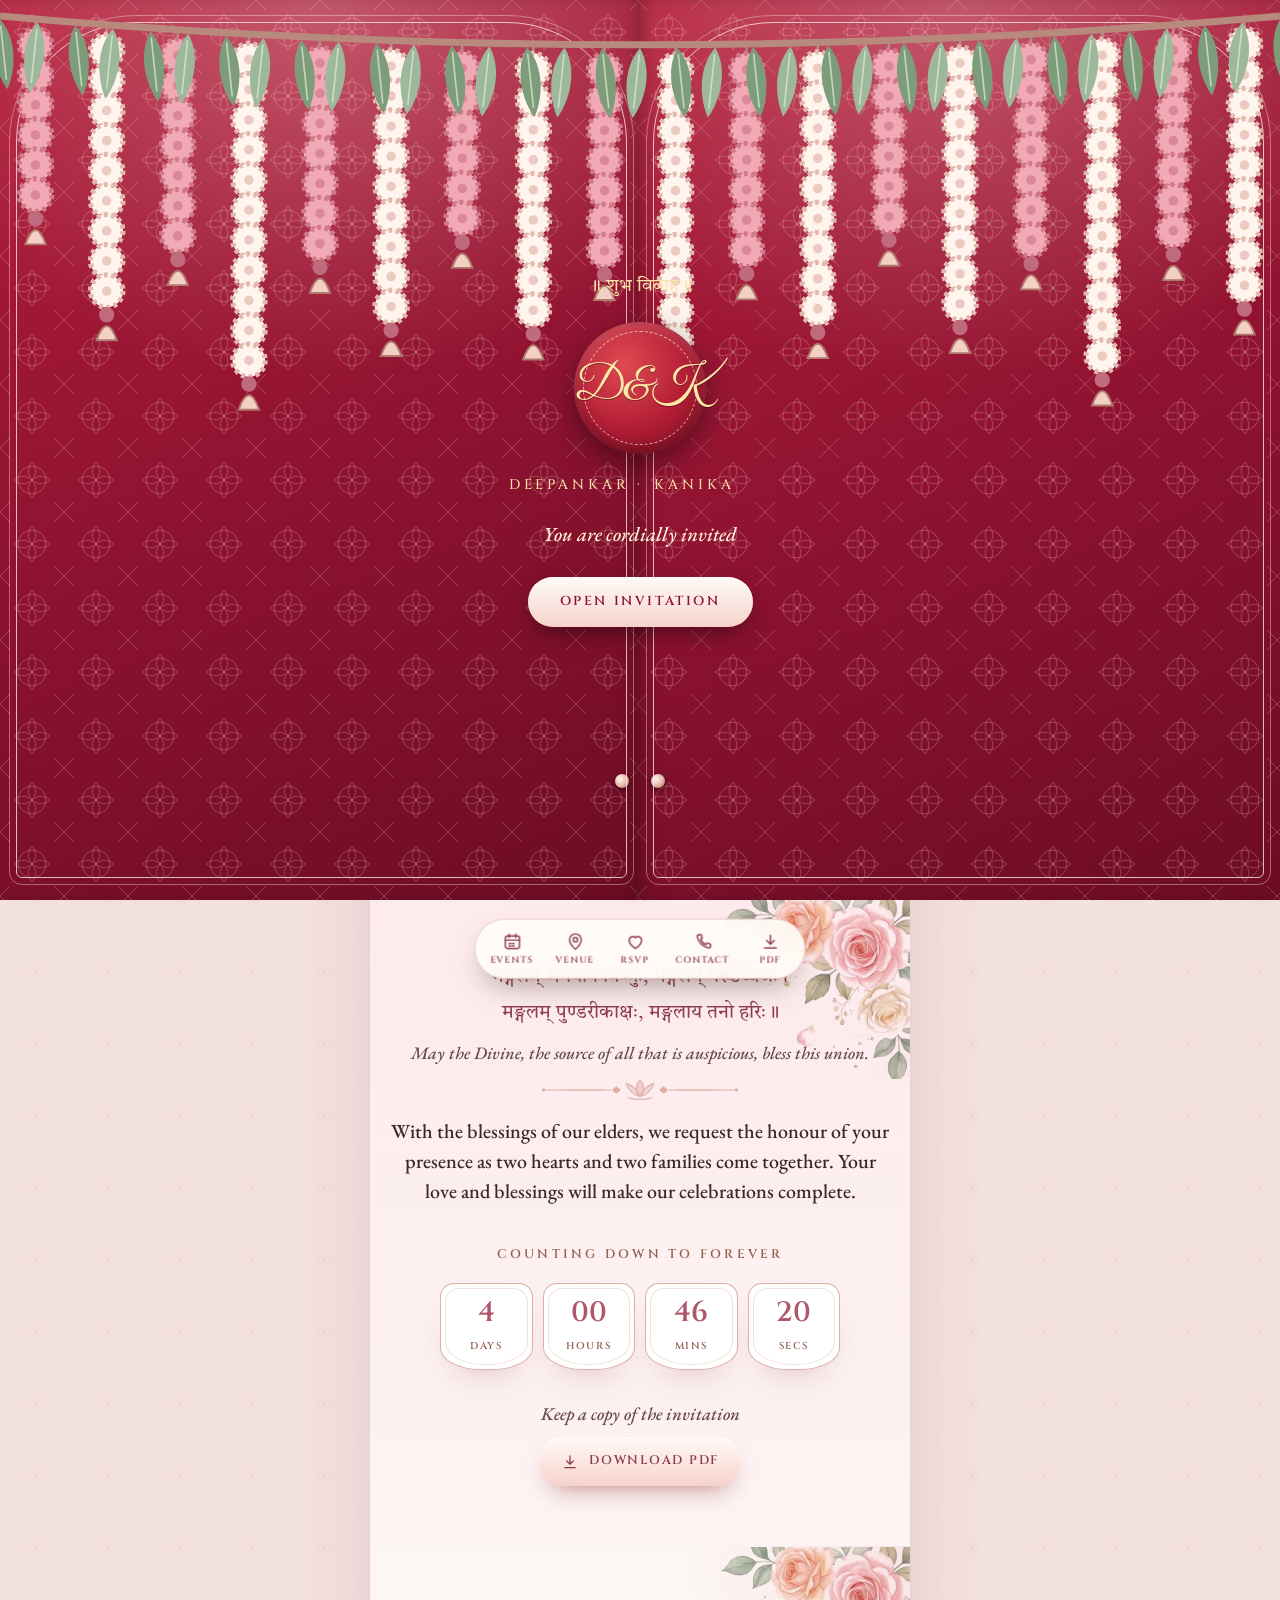
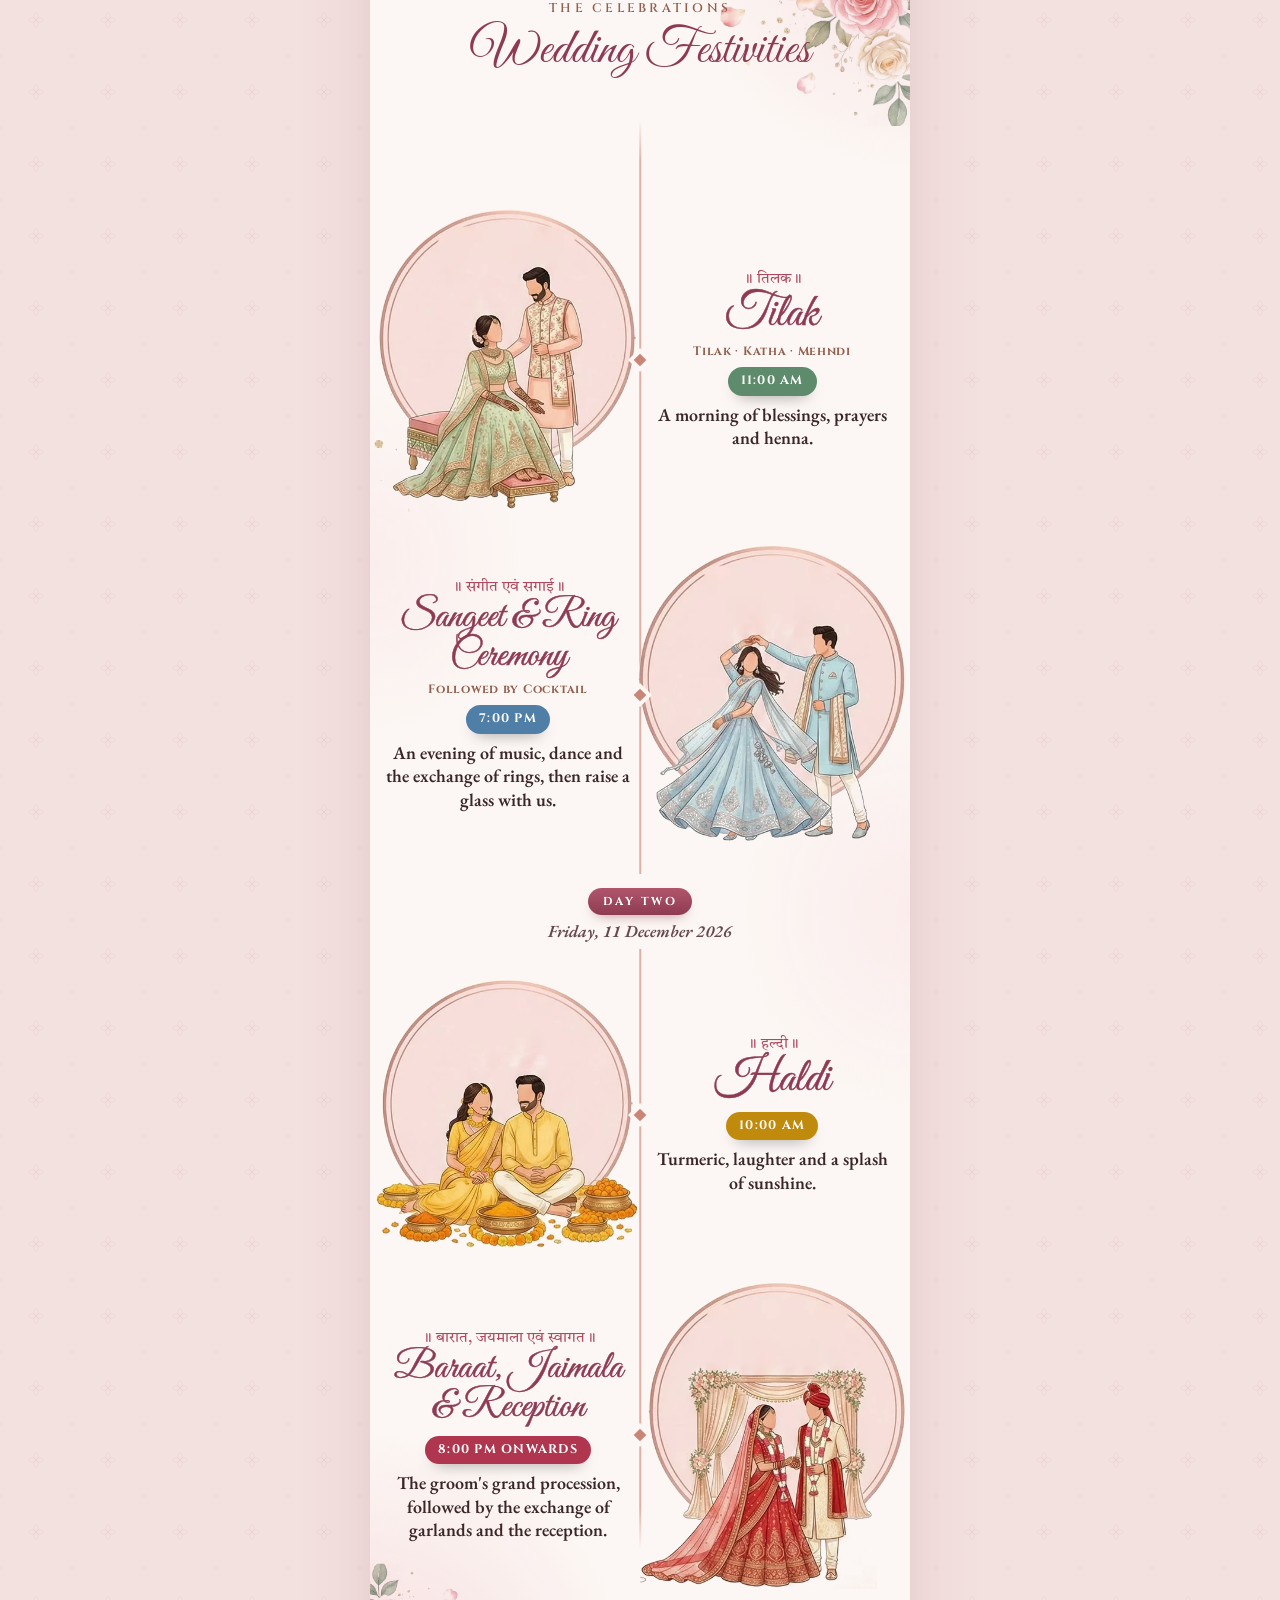
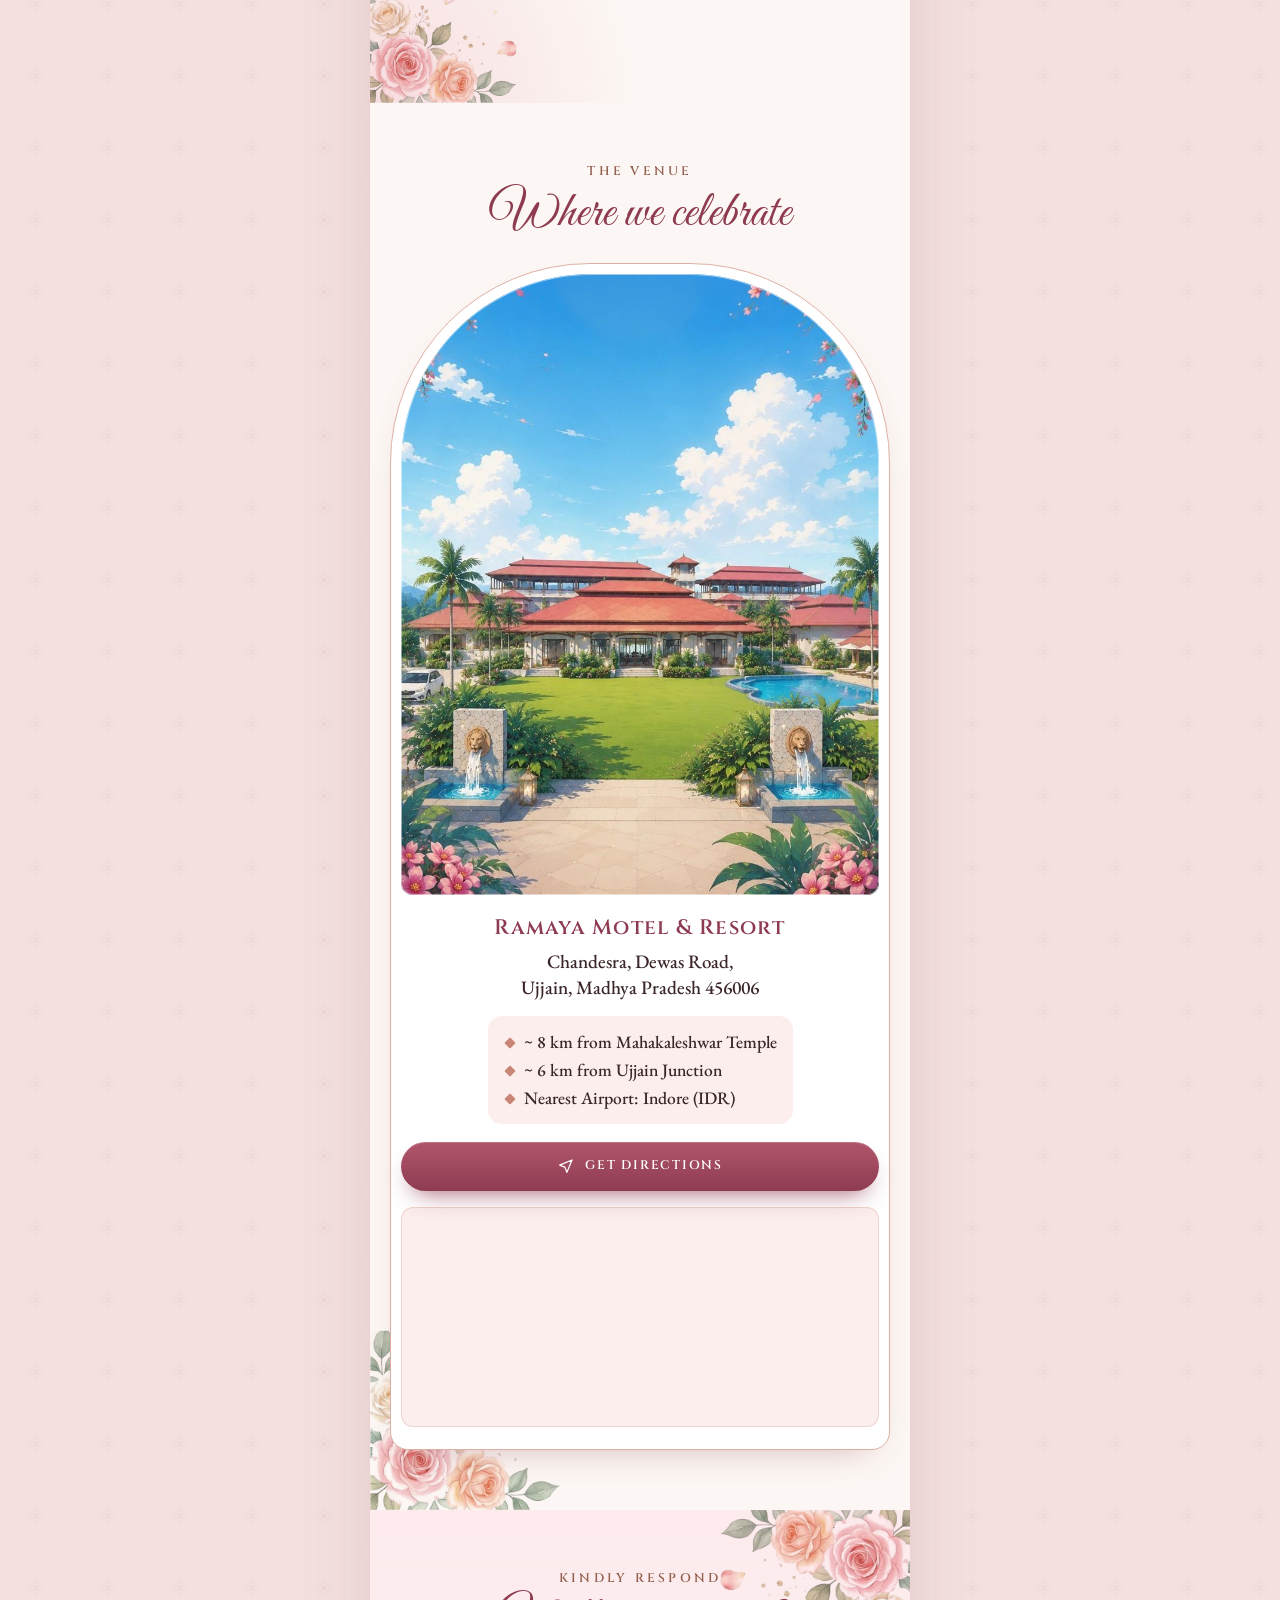
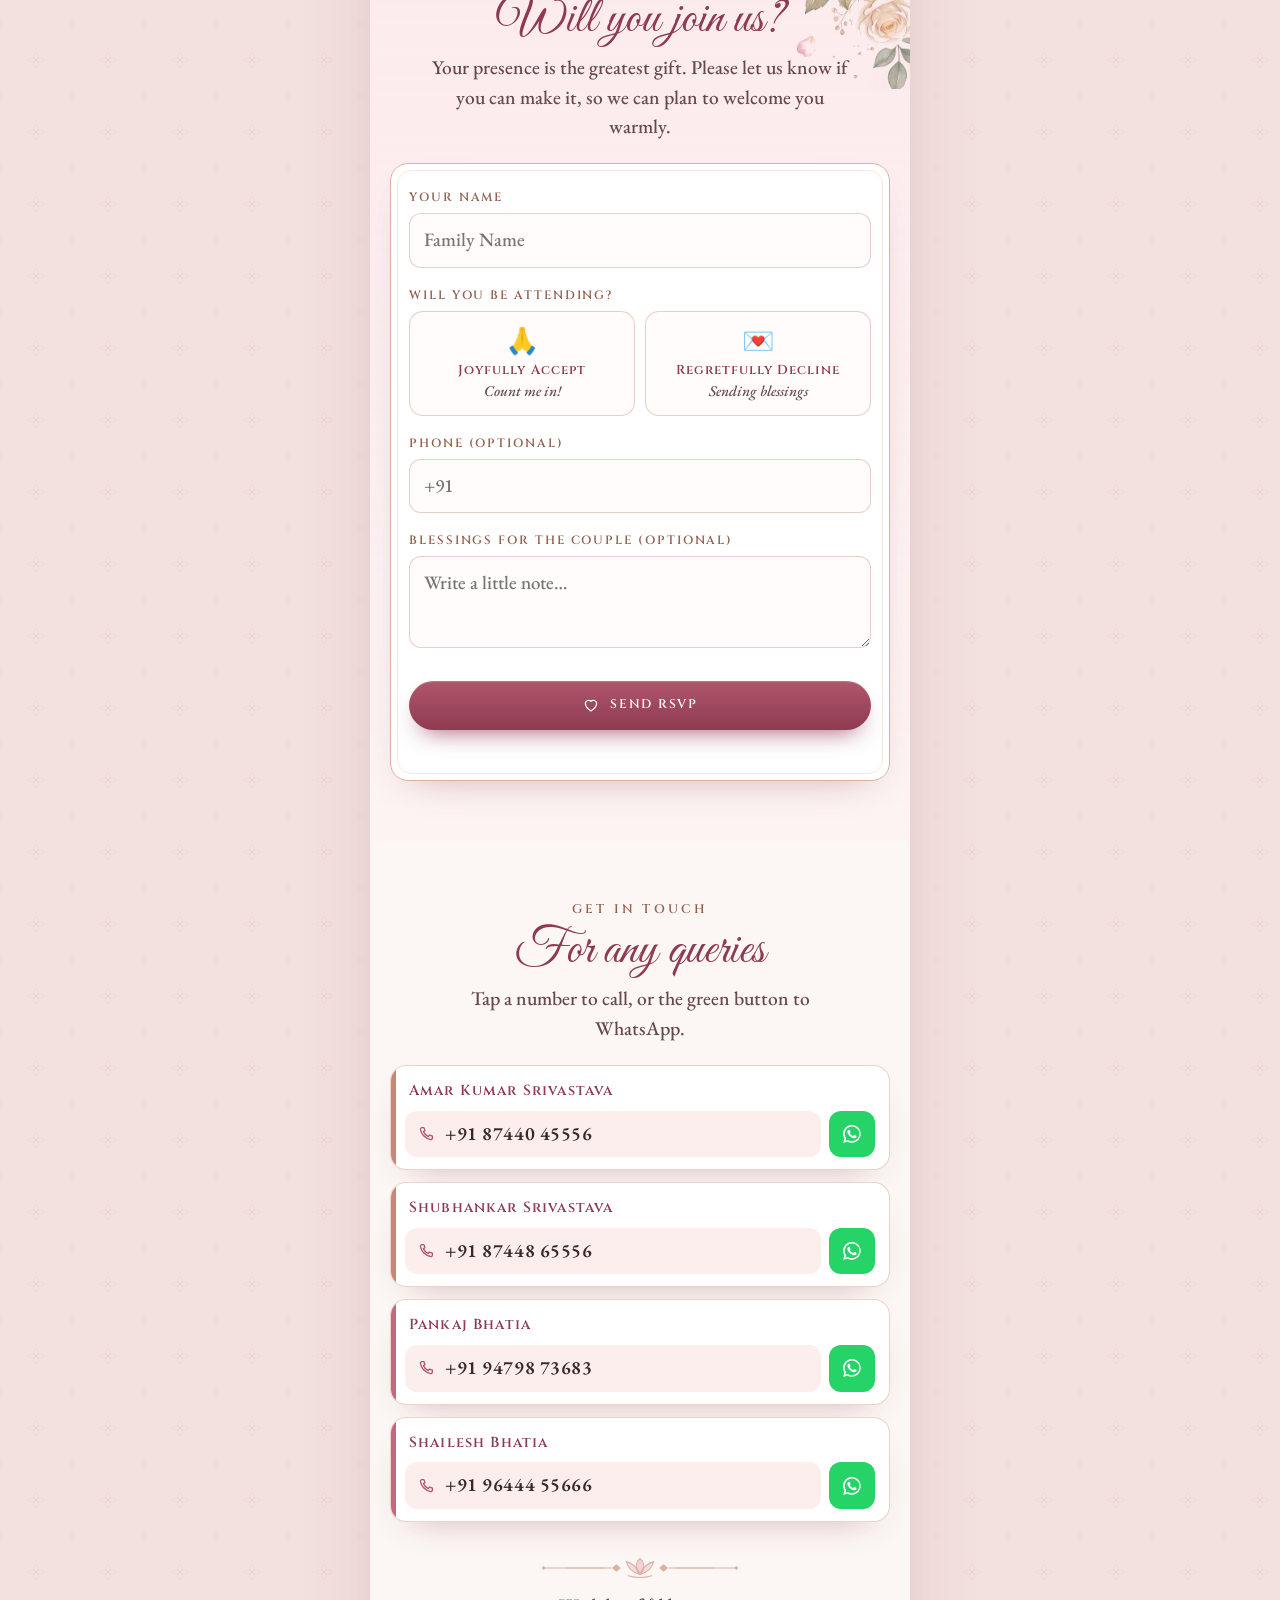
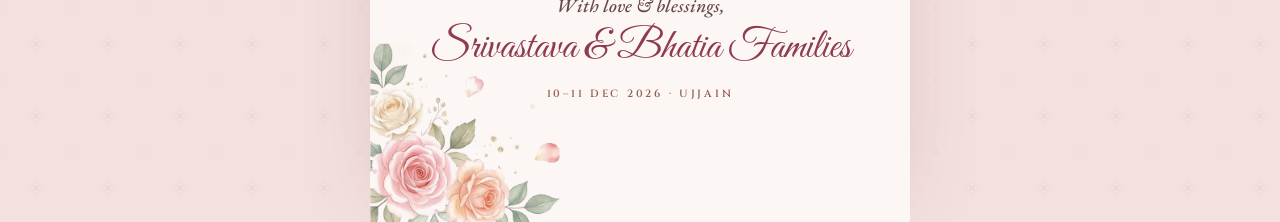
==== commit 6f247ef1: "Update lineage details for Deepankar and Kanika" ====
--- a/groom/index.html
+++ b/groom/index.html
@@ -92,9 +92,9 @@
         <p class="with">Together with our families</p>
         <p class="invite">we joyfully invite you to the wedding of</p>
         <h1 class="names">
-          <div class="person"><span class="n">Deepankar</span><p class="lineage"><span>Grandson of<br />Late&nbsp;Jogeshwer&nbsp;Prasad &amp; Late&nbsp;Nandni&nbsp;Devi</span><span>Son of Sangeeta&nbsp;&amp;&nbsp;Amar&nbsp;Kumar&nbsp;Srivastava</span></p></div>
+          <div class="person"><span class="n">Deepankar</span><p class="lineage"><span>Grandson of<br />Late&nbsp;Nandni&nbsp;Devi &amp; Late&nbsp;Jogeshwer&nbsp;Prasad</span><span>Son of Sangeeta&nbsp;&amp;&nbsp;Amar&nbsp;Kumar&nbsp;Srivastava</span></p></div>
           <span class="amp">&amp;</span>
-          <div class="person"><span class="n">Kanika</span><p class="lineage"><span>Granddaughter of<br />Late&nbsp;Shri&nbsp;Shyam&nbsp;Sunder &amp; Late&nbsp;Raj&nbsp;Bhatia</span><span>Daughter of Harshana&nbsp;&amp;&nbsp;Pankaj&nbsp;Bhatia</span></p></div>
+          <div class="person"><span class="n">Kanika</span><p class="lineage"><span>Granddaughter of<br />Late&nbsp;Raj &amp; Late&nbsp;Shri&nbsp;Shyam&nbsp;Sunder&nbsp;Bhatia</span><span>Daughter of Harshana&nbsp;&amp;&nbsp;Pankaj&nbsp;Bhatia</span></p></div>
         </h1>
         <svg class="divider" aria-hidden="true"><use href="#ornament" /></svg>
         <p class="hero-days">Thursday &amp; Friday</p>
--- a/styles.css
+++ b/styles.css
@@ -449,3 +449,12 @@
   .tl-name { font-size: 46px; } .tl-name.long { font-size: 38px; }
   .tl-sub { font-size: 12px; } .tl-note { font-size: 18px; }
 }
+/* reception-only link: one function, picture on top and the details below it */
+.tl.single::before, .tl.single .tl-row::after { display: none; }
+.tl.single .tl-row { grid-template-columns: 1fr; gap: 6px; margin: 14px 0 10px; }
+.tl.single .tl-row .tl-art { order: 0; }
+.tl.single .tl-art img { width: min(86%, 360px); margin: 0 auto; }
+.tl.single .tl-hi { font-size: 18px; }
+.tl.single .tl-name, .tl.single .tl-name.long { font-size: 50px; }
+.tl.single .tl-info .fn-time { font-size: 14px; padding: 6px 18px; margin-top: 10px; }
+.tl.single .tl-note { font-size: 19px; max-width: 320px; }
